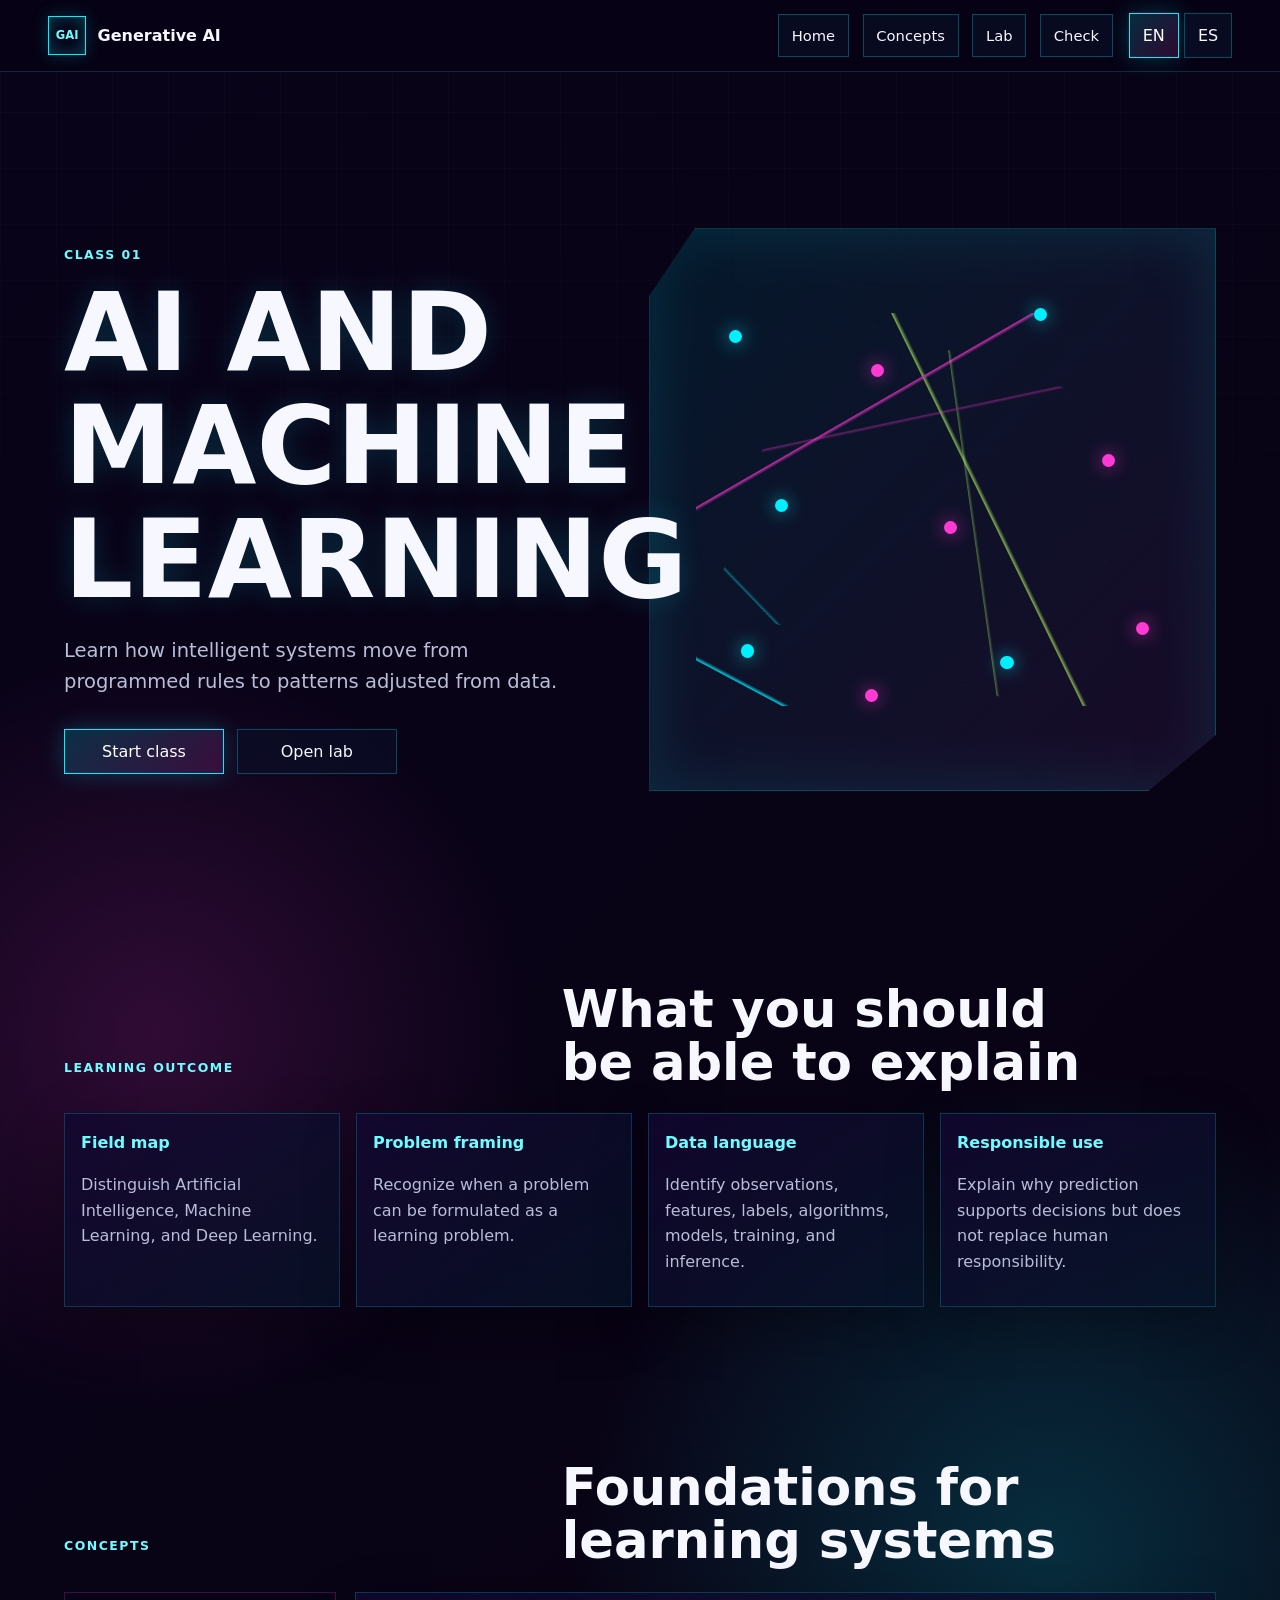
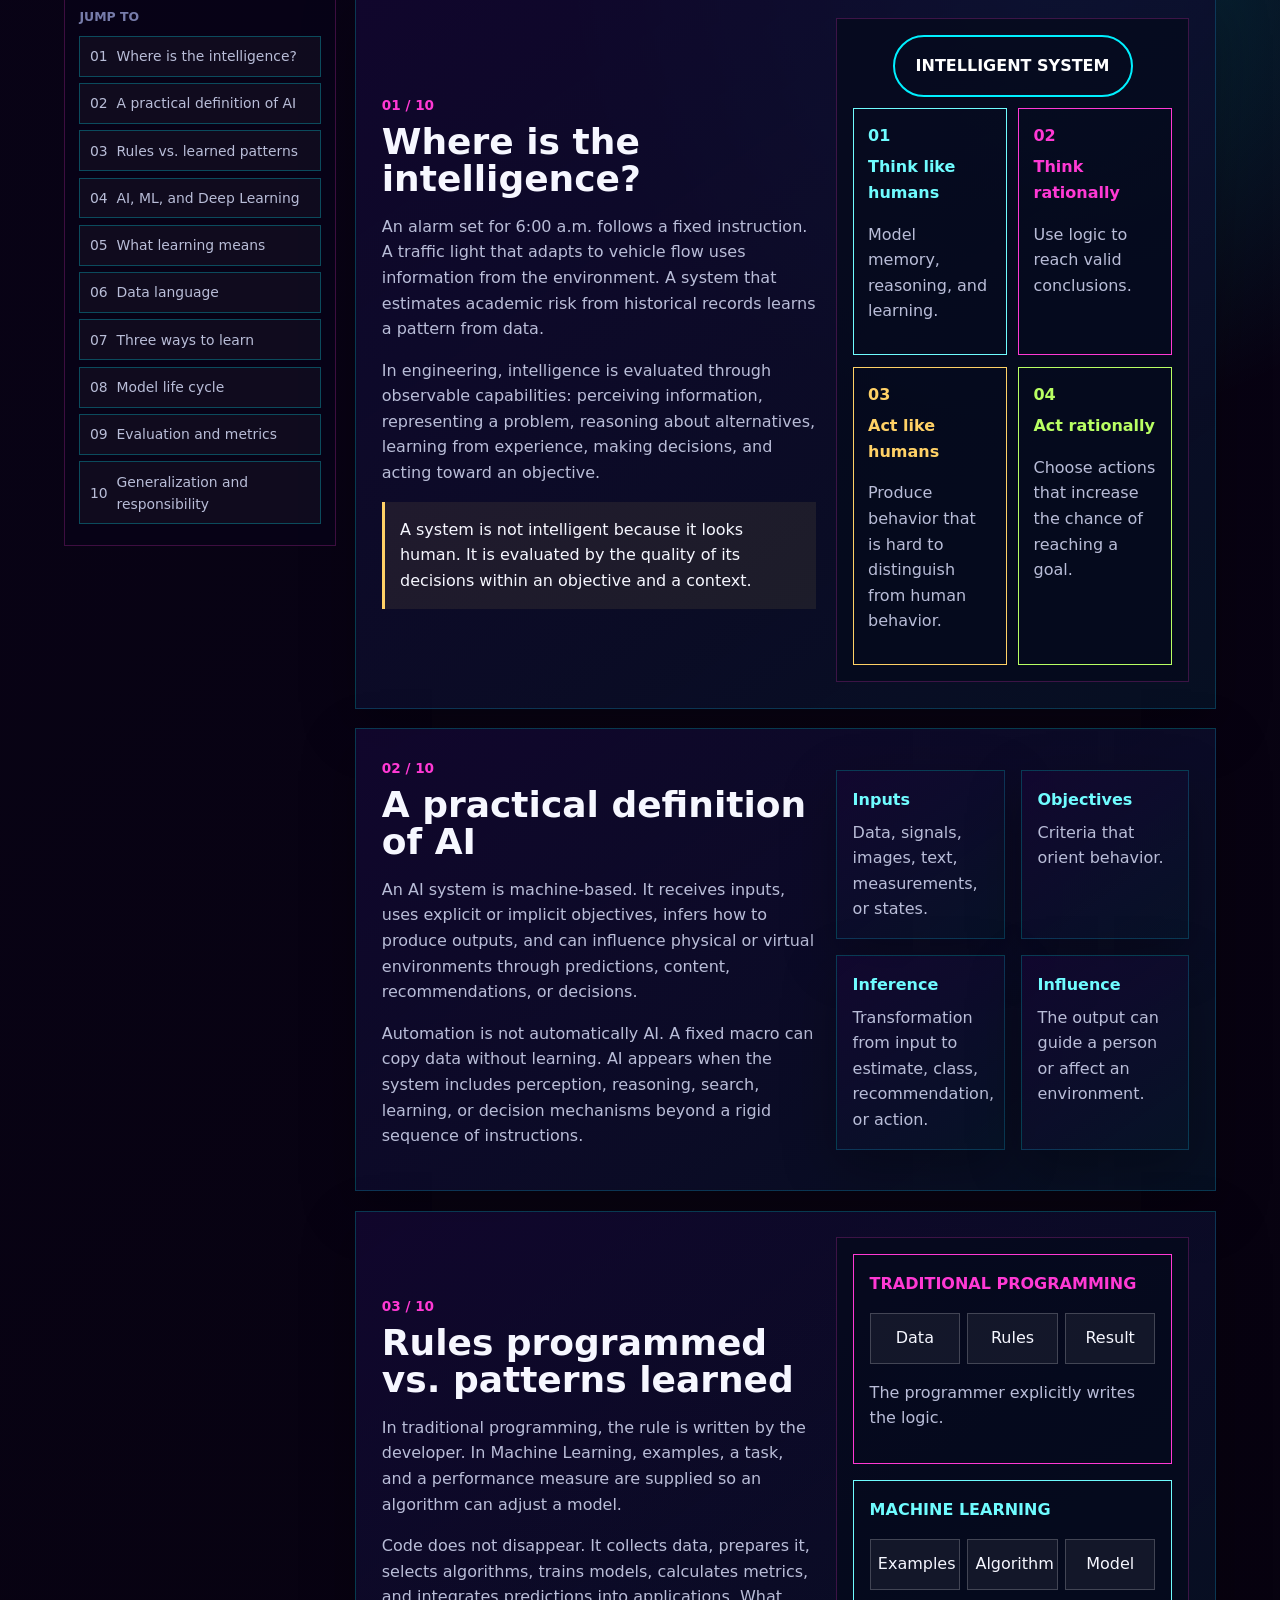
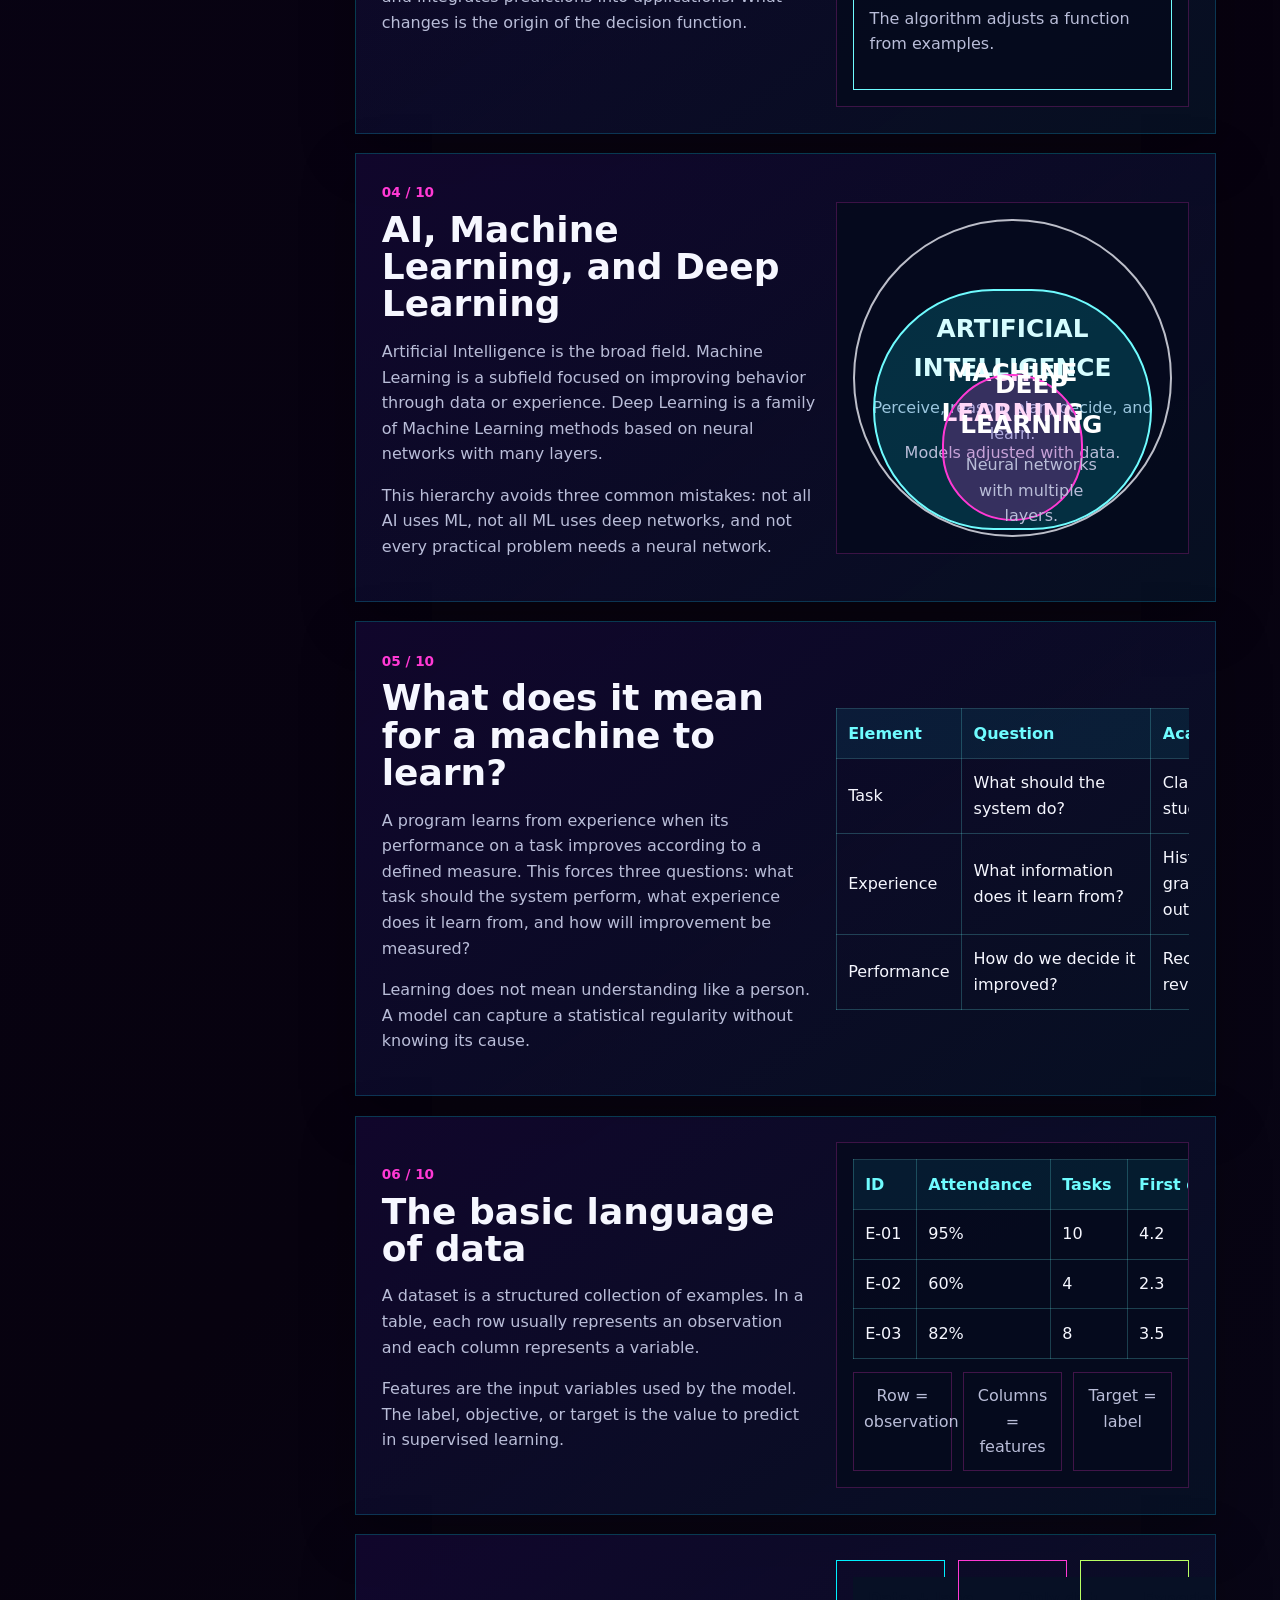
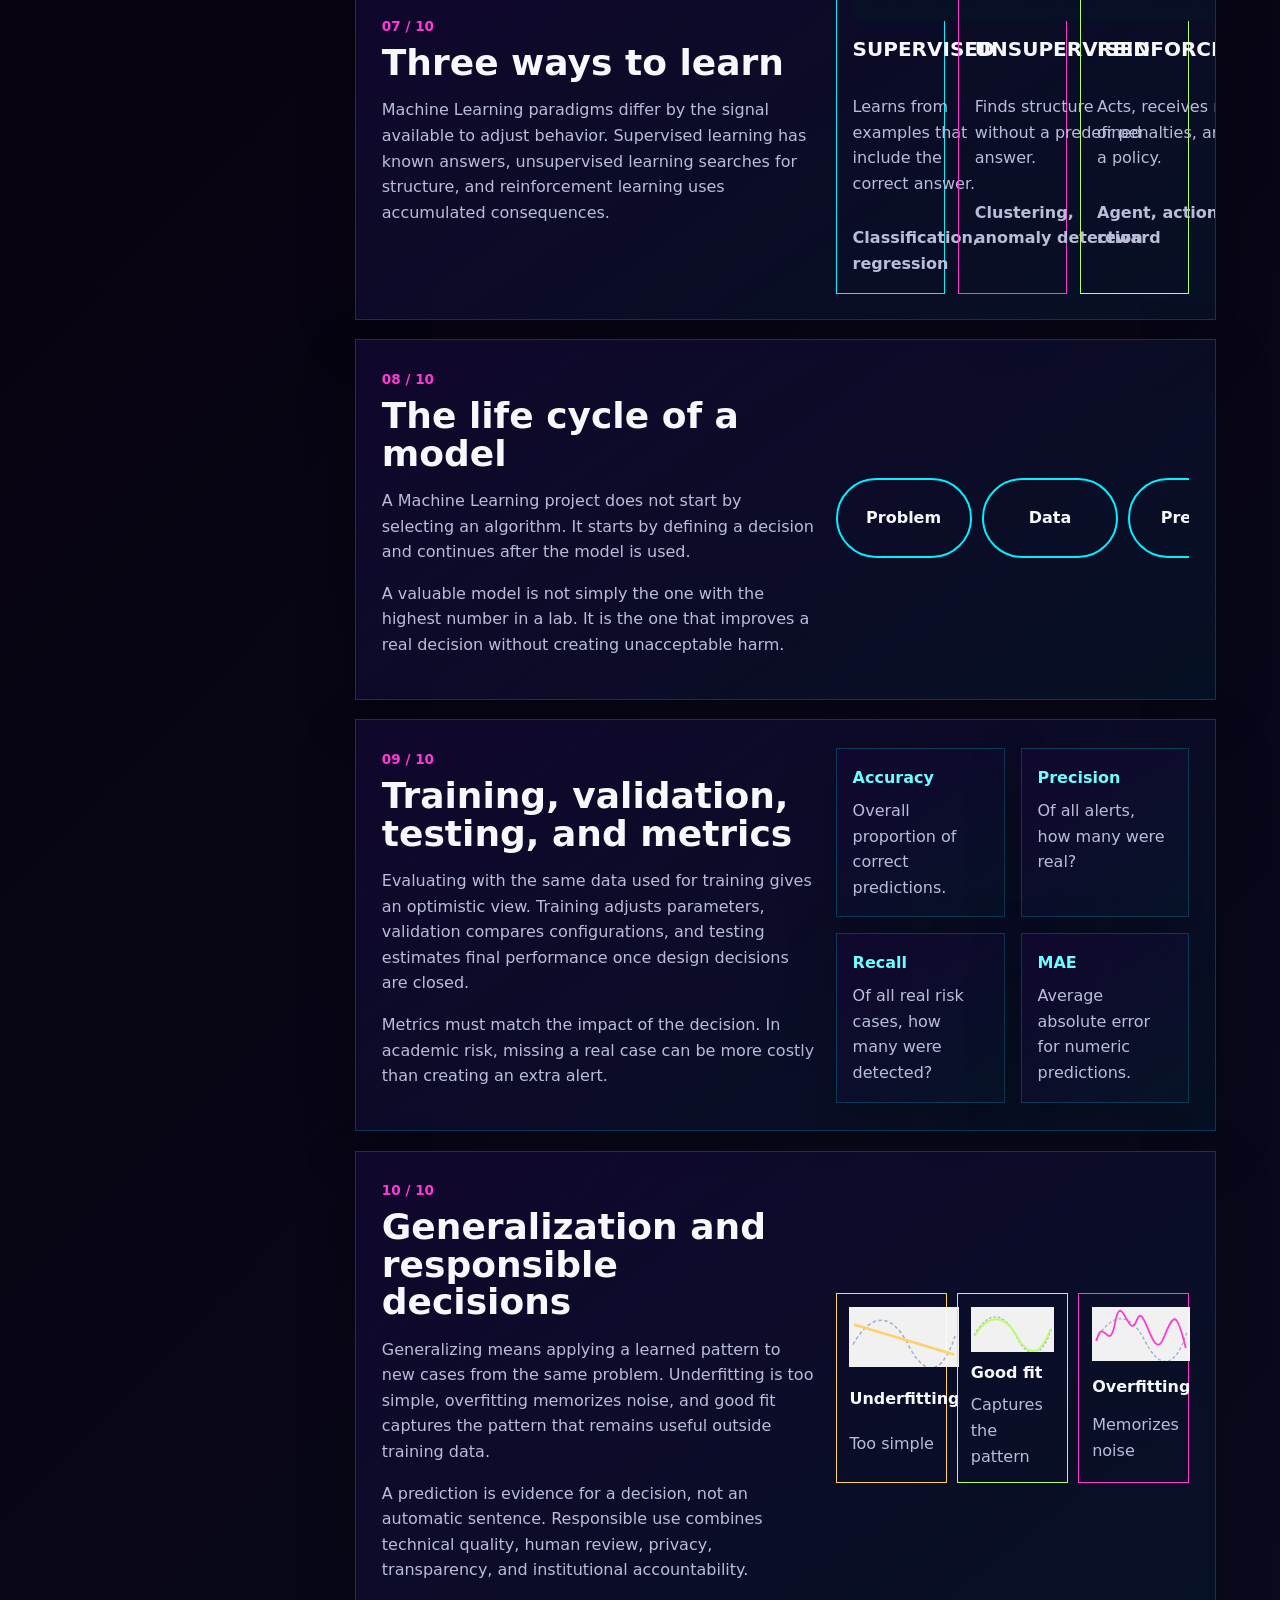
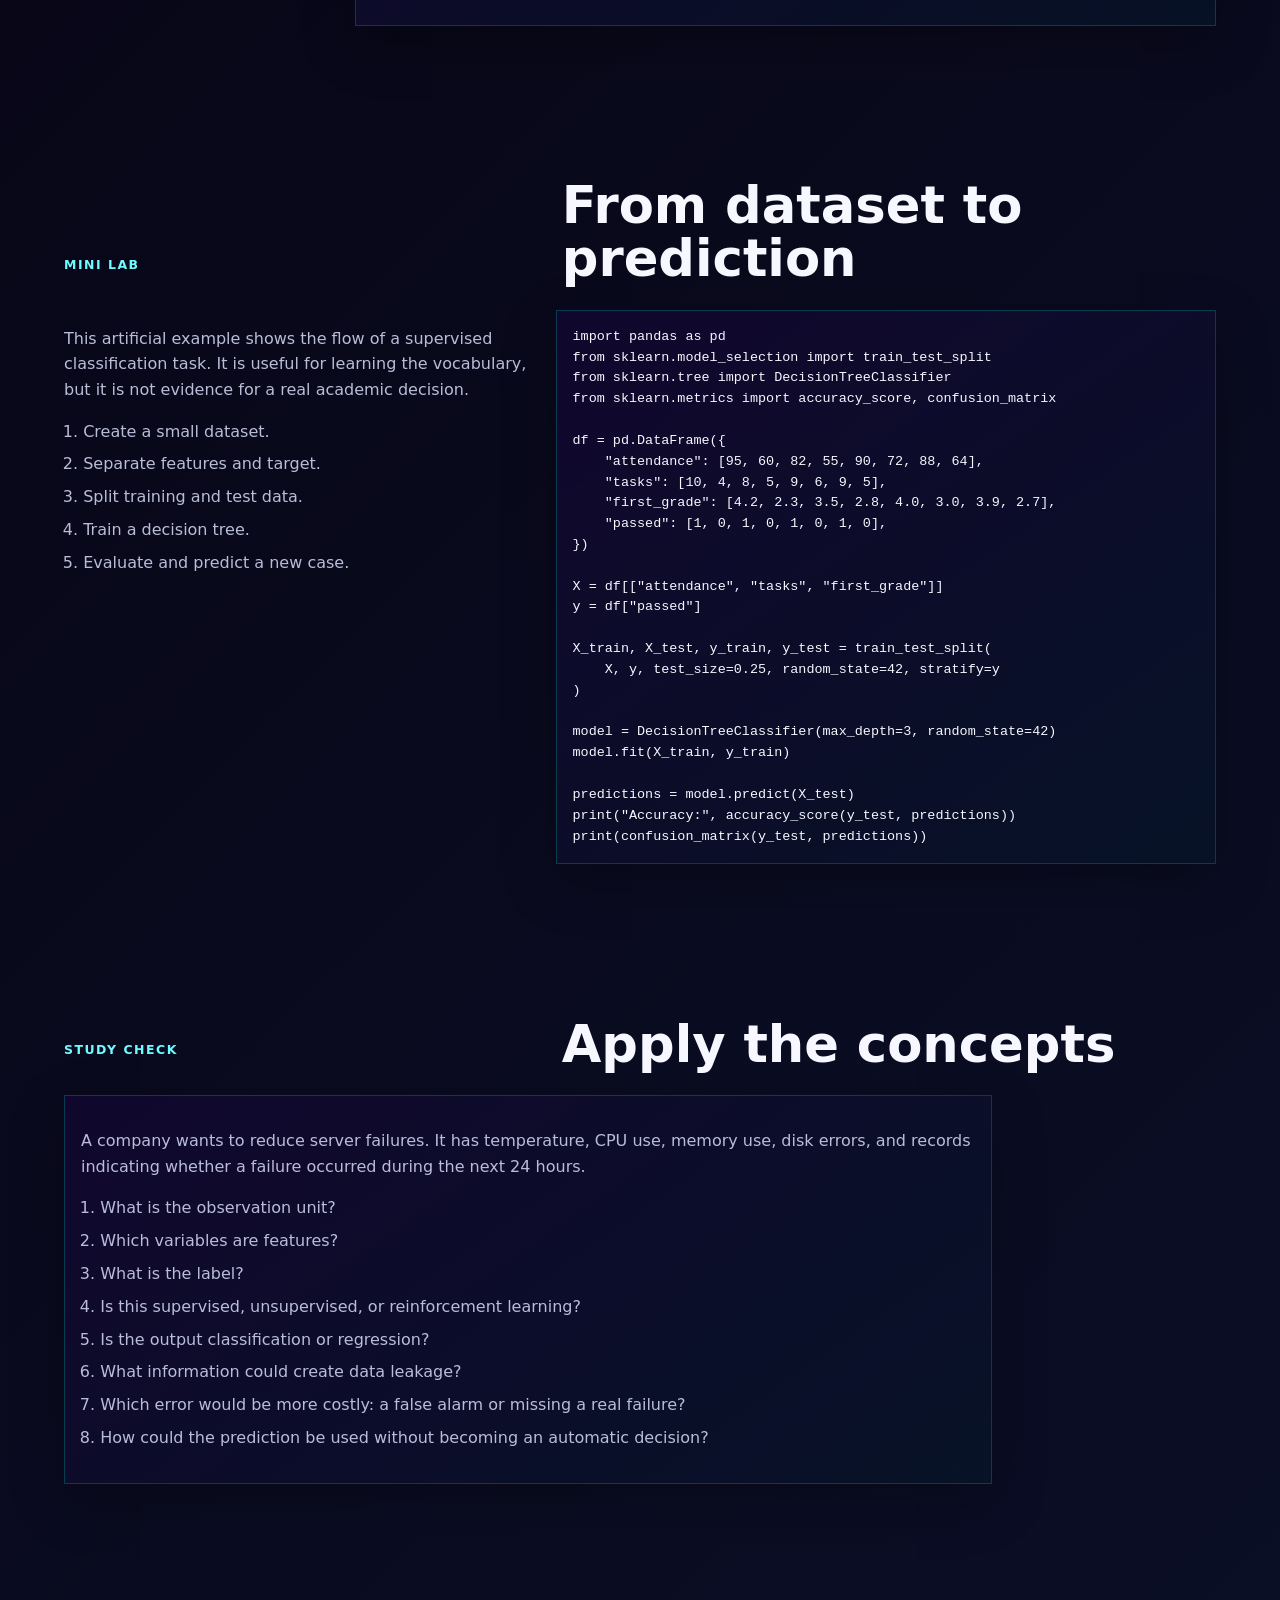
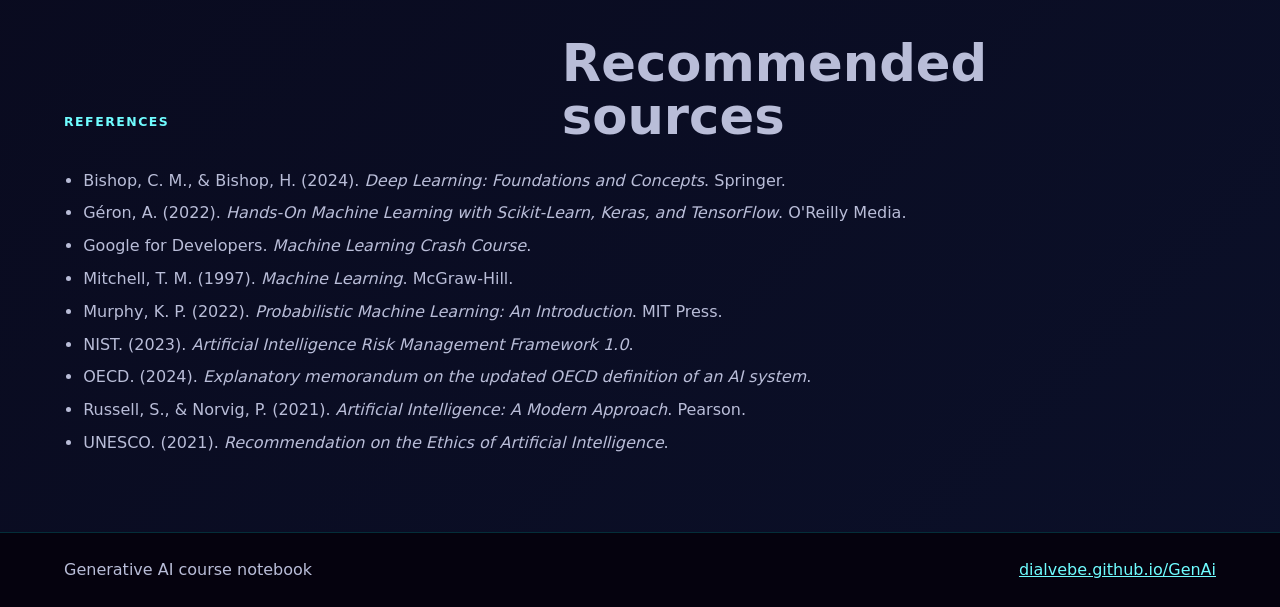
==== clases/clase-01/index.html @ 67c9e40e "Add class 01 bilingual notebook page" ====
<!doctype html>
<html lang="en">
  <head>
    <meta charset="utf-8" />
    <meta name="viewport" content="width=device-width, initial-scale=1" />
    <meta
      name="description"
      content="Class 01 notebook: basic concepts of Artificial Intelligence and Machine Learning."
    />
    <title>Class 01 | AI and Machine Learning</title>
    <link rel="stylesheet" href="../../styles.css?v=20260805-1" />
    <link rel="stylesheet" href="clase-01.css?v=20260805-1" />
  </head>
  <body>
    <header class="site-header">
      <a class="brand" href="../../" aria-label="Generative AI home">
        <span class="brand-mark">GAI</span>
        <span>Generative AI</span>
      </a>
      <nav class="top-nav" aria-label="Class navigation">
        <a href="../../" data-i18n="navHome">Home</a>
        <a href="#concepts" data-i18n="navConcepts">Concepts</a>
        <a href="#lab" data-i18n="navLab">Lab</a>
        <a href="#check" data-i18n="navCheck">Check</a>
      </nav>
      <div class="language-switch" role="group" aria-label="Language switch">
        <button class="lang-button is-active" type="button" data-lang="en">EN</button>
        <button class="lang-button" type="button" data-lang="es">ES</button>
      </div>
    </header>

    <main id="top" class="class-page">
      <section class="class-hero">
        <div class="class-hero-copy">
          <p class="eyebrow" data-i18n="classLabel">Class 01</p>
          <h1 data-i18n="heroTitle">AI and Machine Learning</h1>
          <p class="hero-text" data-i18n="heroText">
            Learn how intelligent systems move from programmed rules to patterns adjusted from data.
          </p>
          <div class="hero-actions">
            <a class="primary-action" href="#concepts" data-i18n="startClass">Start class</a>
            <a class="secondary-action" href="#lab" data-i18n="openLab">Open lab</a>
          </div>
        </div>
        <div class="neural-visual" aria-hidden="true">
          <span>&nbsp;</span><span>&nbsp;</span><span>&nbsp;</span><span>&nbsp;</span><span>&nbsp;</span>
          <span>&nbsp;</span><span>&nbsp;</span><span>&nbsp;</span><span>&nbsp;</span><span>&nbsp;</span>
        </div>
      </section>

      <section class="class-intro" aria-labelledby="outcome-title">
        <div class="section-heading">
          <p class="eyebrow" data-i18n="outcomeLabel">Learning outcome</p>
          <h2 id="outcome-title" data-i18n="outcomeTitle">What you should be able to explain</h2>
        </div>
        <div class="learning-grid">
          <article><strong data-i18n="outcome1Title">Field map</strong><p data-i18n="outcome1Text">Distinguish Artificial Intelligence, Machine Learning, and Deep Learning.</p></article>
          <article><strong data-i18n="outcome2Title">Problem framing</strong><p data-i18n="outcome2Text">Recognize when a problem can be formulated as a learning problem.</p></article>
          <article><strong data-i18n="outcome3Title">Data language</strong><p data-i18n="outcome3Text">Identify observations, features, labels, algorithms, models, training, and inference.</p></article>
          <article><strong data-i18n="outcome4Title">Responsible use</strong><p data-i18n="outcome4Text">Explain why prediction supports decisions but does not replace human responsibility.</p></article>
        </div>
      </section>

      <section class="topics-shell class-shell" id="concepts" aria-labelledby="concepts-title">
        <div class="section-heading">
          <p class="eyebrow" data-i18n="conceptsLabel">Concepts</p>
          <h2 id="concepts-title" data-i18n="conceptsTitle">Foundations for learning systems</h2>
        </div>

        <div class="class-layout">
          <aside class="topic-index class-index" aria-label="Class index">
            <div class="index-title" data-i18n="indexTitle">Jump to</div>
            <div id="classIndex"></div>
          </aside>

          <div class="class-sections">
            <article class="lesson-section" id="where-intelligence">
              <div>
                <span class="topic-number">01 / 10</span>
                <h3 data-i18n="s1Title">Where is the intelligence?</h3>
                <p data-i18n="s1Text1">An alarm set for 6:00 a.m. follows a fixed instruction. A traffic light that adapts to vehicle flow uses information from the environment. A system that estimates academic risk from historical records learns a pattern from data.</p>
                <p data-i18n="s1Text2">In engineering, intelligence is evaluated through observable capabilities: perceiving information, representing a problem, reasoning about alternatives, learning from experience, making decisions, and acting toward an objective.</p>
                <div class="callout" data-i18n="s1Callout">A system is not intelligent because it looks human. It is evaluated by the quality of its decisions within an objective and a context.</div>
              </div>
              <div class="diagram-panel perspective-diagram" aria-label="Four perspectives on AI">
                <div class="center-node" data-i18n="dPerspectiveCenter">Intelligent system</div>
                <div class="perspective-card cyan"><span>01</span><strong data-i18n="dPerspective1Title">Think like humans</strong><p data-i18n="dPerspective1Text">Model memory, reasoning, and learning.</p></div>
                <div class="perspective-card pink"><span>02</span><strong data-i18n="dPerspective2Title">Think rationally</strong><p data-i18n="dPerspective2Text">Use logic to reach valid conclusions.</p></div>
                <div class="perspective-card amber"><span>03</span><strong data-i18n="dPerspective3Title">Act like humans</strong><p data-i18n="dPerspective3Text">Produce behavior that is hard to distinguish from human behavior.</p></div>
                <div class="perspective-card lime"><span>04</span><strong data-i18n="dPerspective4Title">Act rationally</strong><p data-i18n="dPerspective4Text">Choose actions that increase the chance of reaching a goal.</p></div>
              </div>
            </article>

            <article class="lesson-section" id="ai-definition">
              <div>
                <span class="topic-number">02 / 10</span>
                <h3 data-i18n="s2Title">A practical definition of AI</h3>
                <p data-i18n="s2Text1">An AI system is machine-based. It receives inputs, uses explicit or implicit objectives, infers how to produce outputs, and can influence physical or virtual environments through predictions, content, recommendations, or decisions.</p>
                <p data-i18n="s2Text2">Automation is not automatically AI. A fixed macro can copy data without learning. AI appears when the system includes perception, reasoning, search, learning, or decision mechanisms beyond a rigid sequence of instructions.</p>
              </div>
              <div class="mini-grid">
                <div><strong data-i18n="aiComp1Title">Inputs</strong><span data-i18n="aiComp1Text">Data, signals, images, text, measurements, or states.</span></div>
                <div><strong data-i18n="aiComp2Title">Objectives</strong><span data-i18n="aiComp2Text">Criteria that orient behavior.</span></div>
                <div><strong data-i18n="aiComp3Title">Inference</strong><span data-i18n="aiComp3Text">Transformation from input to estimate, class, recommendation, or action.</span></div>
                <div><strong data-i18n="aiComp4Title">Influence</strong><span data-i18n="aiComp4Text">The output can guide a person or affect an environment.</span></div>
              </div>
            </article>

            <article class="lesson-section" id="rules-patterns">
              <div>
                <span class="topic-number">03 / 10</span>
                <h3 data-i18n="s3Title">Rules programmed vs. patterns learned</h3>
                <p data-i18n="s3Text1">In traditional programming, the rule is written by the developer. In Machine Learning, examples, a task, and a performance measure are supplied so an algorithm can adjust a model.</p>
                <p data-i18n="s3Text2">Code does not disappear. It collects data, prepares it, selects algorithms, trains models, calculates metrics, and integrates predictions into applications. What changes is the origin of the decision function.</p>
              </div>
              <div class="diagram-panel compare-diagram">
                <div class="compare-side pink">
                  <h4 data-i18n="dCompare1Title">Traditional programming</h4>
                  <div class="flow-row"><span data-i18n="dCompareData">Data</span><span data-i18n="dCompareRules">Rules</span><span data-i18n="dCompareResult">Result</span></div>
                  <p data-i18n="dCompare1Text">The programmer explicitly writes the logic.</p>
                </div>
                <div class="compare-side cyan">
                  <h4 data-i18n="dCompare2Title">Machine Learning</h4>
                  <div class="flow-row"><span data-i18n="dCompareExamples">Examples</span><span data-i18n="dCompareAlgorithm">Algorithm</span><span data-i18n="dCompareModel">Model</span></div>
                  <p data-i18n="dCompare2Text">The algorithm adjusts a function from examples.</p>
                </div>
              </div>
            </article>

            <article class="lesson-section" id="field-map">
              <div>
                <span class="topic-number">04 / 10</span>
                <h3 data-i18n="s4Title">AI, Machine Learning, and Deep Learning</h3>
                <p data-i18n="s4Text1">Artificial Intelligence is the broad field. Machine Learning is a subfield focused on improving behavior through data or experience. Deep Learning is a family of Machine Learning methods based on neural networks with many layers.</p>
                <p data-i18n="s4Text2">This hierarchy avoids three common mistakes: not all AI uses ML, not all ML uses deep networks, and not every practical problem needs a neural network.</p>
              </div>
              <div class="diagram-panel nested-diagram">
                <div class="bubble ai"><strong data-i18n="dMapAI">Artificial Intelligence</strong><span data-i18n="dMapAIText">Perceive, reason, plan, decide, and learn.</span></div>
                <div class="bubble ml"><strong data-i18n="dMapML">Machine Learning</strong><span data-i18n="dMapMLText">Models adjusted with data.</span></div>
                <div class="bubble dl"><strong data-i18n="dMapDL">Deep Learning</strong><span data-i18n="dMapDLText">Neural networks with multiple layers.</span></div>
              </div>
            </article>

            <article class="lesson-section" id="learning-definition">
              <div>
                <span class="topic-number">05 / 10</span>
                <h3 data-i18n="s5Title">What does it mean for a machine to learn?</h3>
                <p data-i18n="s5Text1">A program learns from experience when its performance on a task improves according to a defined measure. This forces three questions: what task should the system perform, what experience does it learn from, and how will improvement be measured?</p>
                <p data-i18n="s5Text2">Learning does not mean understanding like a person. A model can capture a statistical regularity without knowing its cause.</p>
              </div>
              <div class="table-wrap">
                <table>
                  <thead><tr><th data-i18n="learnCol1">Element</th><th data-i18n="learnCol2">Question</th><th data-i18n="learnCol3">Academic example</th></tr></thead>
                  <tbody>
                    <tr><td data-i18n="taskLabel">Task</td><td data-i18n="taskQuestion">What should the system do?</td><td data-i18n="taskExample">Classify whether a student is at risk.</td></tr>
                    <tr><td data-i18n="experienceLabel">Experience</td><td data-i18n="experienceQuestion">What information does it learn from?</td><td data-i18n="experienceExample">Historical attendance, grades, and final outcome.</td></tr>
                    <tr><td data-i18n="performanceLabel">Performance</td><td data-i18n="performanceQuestion">How do we decide it improved?</td><td data-i18n="performanceExample">Recall, precision, and review of false alerts.</td></tr>
                  </tbody>
                </table>
              </div>
            </article>

            <article class="lesson-section" id="data-language">
              <div>
                <span class="topic-number">06 / 10</span>
                <h3 data-i18n="s6Title">The basic language of data</h3>
                <p data-i18n="s6Text1">A dataset is a structured collection of examples. In a table, each row usually represents an observation and each column represents a variable.</p>
                <p data-i18n="s6Text2">Features are the input variables used by the model. The label, objective, or target is the value to predict in supervised learning.</p>
              </div>
              <div class="diagram-panel dataset-diagram">
                <table>
                  <thead><tr><th>ID</th><th data-i18n="dDataAttendance">Attendance</th><th data-i18n="dDataTasks">Tasks</th><th data-i18n="dDataGrade">First grade</th><th data-i18n="dDataPassed">Passed</th></tr></thead>
                  <tbody>
                    <tr><td>E-01</td><td>95%</td><td>10</td><td>4.2</td><td data-i18n="yes">Yes</td></tr>
                    <tr><td>E-02</td><td>60%</td><td>4</td><td>2.3</td><td data-i18n="no">No</td></tr>
                    <tr><td>E-03</td><td>82%</td><td>8</td><td>3.5</td><td data-i18n="yes">Yes</td></tr>
                  </tbody>
                </table>
                <div class="dataset-notes">
                  <span data-i18n="dDataRow">Row = observation</span>
                  <span data-i18n="dDataColumns">Columns = features</span>
                  <span data-i18n="dDataTarget">Target = label</span>
                </div>
              </div>
            </article>

            <article class="lesson-section" id="learning-types">
              <div>
                <span class="topic-number">07 / 10</span>
                <h3 data-i18n="s7Title">Three ways to learn</h3>
                <p data-i18n="s7Text1">Machine Learning paradigms differ by the signal available to adjust behavior. Supervised learning has known answers, unsupervised learning searches for structure, and reinforcement learning uses accumulated consequences.</p>
              </div>
              <div class="learning-types">
                <article><span data-i18n="dType1Signal">Data + label</span><strong data-i18n="dType1Title">Supervised</strong><p data-i18n="dType1Text">Learns from examples that include the correct answer.</p><em data-i18n="dType1Examples">Classification, regression</em></article>
                <article><span data-i18n="dType2Signal">Only data</span><strong data-i18n="dType2Title">Unsupervised</strong><p data-i18n="dType2Text">Finds structure without a predefined answer.</p><em data-i18n="dType2Examples">Clustering, anomaly detection</em></article>
                <article><span data-i18n="dType3Signal">Experience</span><strong data-i18n="dType3Title">Reinforcement</strong><p data-i18n="dType3Text">Acts, receives rewards or penalties, and learns a policy.</p><em data-i18n="dType3Examples">Agent, action, reward</em></article>
              </div>
            </article>

            <article class="lesson-section" id="lifecycle">
              <div>
                <span class="topic-number">08 / 10</span>
                <h3 data-i18n="s8Title">The life cycle of a model</h3>
                <p data-i18n="s8Text1">A Machine Learning project does not start by selecting an algorithm. It starts by defining a decision and continues after the model is used.</p>
                <p data-i18n="s8Text2">A valuable model is not simply the one with the highest number in a lab. It is the one that improves a real decision without creating unacceptable harm.</p>
              </div>
              <div class="lifecycle-strip">
                <span data-i18n="life1">Problem</span><span data-i18n="life2">Data</span><span data-i18n="life3">Prepare</span><span data-i18n="life4">Train</span><span data-i18n="life5">Evaluate</span><span data-i18n="life6">Use</span><span data-i18n="life7">Monitor</span>
              </div>
            </article>

            <article class="lesson-section" id="evaluation">
              <div>
                <span class="topic-number">09 / 10</span>
                <h3 data-i18n="s9Title">Training, validation, testing, and metrics</h3>
                <p data-i18n="s9Text1">Evaluating with the same data used for training gives an optimistic view. Training adjusts parameters, validation compares configurations, and testing estimates final performance once design decisions are closed.</p>
                <p data-i18n="s9Text2">Metrics must match the impact of the decision. In academic risk, missing a real case can be more costly than creating an extra alert.</p>
              </div>
              <div class="metric-grid">
                <div><strong>Accuracy</strong><span data-i18n="metricAccuracy">Overall proportion of correct predictions.</span></div>
                <div><strong data-i18n="metricPrecisionTitle">Precision</strong><span data-i18n="metricPrecision">Of all alerts, how many were real?</span></div>
                <div><strong>Recall</strong><span data-i18n="metricRecall">Of all real risk cases, how many were detected?</span></div>
                <div><strong>MAE</strong><span data-i18n="metricMae">Average absolute error for numeric predictions.</span></div>
              </div>
            </article>

            <article class="lesson-section" id="generalization">
              <div>
                <span class="topic-number">10 / 10</span>
                <h3 data-i18n="s10Title">Generalization and responsible decisions</h3>
                <p data-i18n="s10Text1">Generalizing means applying a learned pattern to new cases from the same problem. Underfitting is too simple, overfitting memorizes noise, and good fit captures the pattern that remains useful outside training data.</p>
                <p data-i18n="s10Text2">A prediction is evidence for a decision, not an automatic sentence. Responsible use combines technical quality, human review, privacy, transparency, and institutional accountability.</p>
              </div>
              <div class="generalization-panel">
                <div class="fit-card amber"><svg viewBox="0 0 220 120" aria-hidden="true"><path d="M8 75 C45 10 85 10 118 75 S185 140 212 58" /><line x1="10" y1="35" x2="210" y2="95" /></svg><strong data-i18n="fitUnder">Underfitting</strong><span data-i18n="fitUnderText">Too simple</span></div>
                <div class="fit-card lime"><svg viewBox="0 0 220 120" aria-hidden="true"><path d="M8 75 C45 10 85 10 118 75 S185 140 212 58" /><path class="solid" d="M10 76 C45 18 88 18 120 76 S183 130 210 58" /></svg><strong data-i18n="fitGood">Good fit</strong><span data-i18n="fitGoodText">Captures the pattern</span></div>
                <div class="fit-card pink"><svg viewBox="0 0 220 120" aria-hidden="true"><path d="M8 75 C45 10 85 10 118 75 S185 140 212 58" /><path class="solid wild" d="M10 76 C25 15 38 110 52 34 S83 80 100 30 S136 130 160 70 S190 10 210 92" /></svg><strong data-i18n="fitOver">Overfitting</strong><span data-i18n="fitOverText">Memorizes noise</span></div>
              </div>
            </article>
          </div>
        </div>
      </section>

      <section class="topics-shell class-shell" id="lab" aria-labelledby="lab-title">
        <div class="section-heading">
          <p class="eyebrow" data-i18n="labLabel">Mini lab</p>
          <h2 id="lab-title" data-i18n="labTitle">From dataset to prediction</h2>
        </div>
        <div class="lab-grid">
          <div>
            <p data-i18n="labIntro">This artificial example shows the flow of a supervised classification task. It is useful for learning the vocabulary, but it is not evidence for a real academic decision.</p>
            <ol>
              <li data-i18n="labStep1">Create a small dataset.</li>
              <li data-i18n="labStep2">Separate features and target.</li>
              <li data-i18n="labStep3">Split training and test data.</li>
              <li data-i18n="labStep4">Train a decision tree.</li>
              <li data-i18n="labStep5">Evaluate and predict a new case.</li>
            </ol>
          </div>
          <div class="code-card">
            <pre data-lang-only="en"><code>import pandas as pd
from sklearn.model_selection import train_test_split
from sklearn.tree import DecisionTreeClassifier
from sklearn.metrics import accuracy_score, confusion_matrix

df = pd.DataFrame({
    "attendance": [95, 60, 82, 55, 90, 72, 88, 64],
    "tasks": [10, 4, 8, 5, 9, 6, 9, 5],
    "first_grade": [4.2, 2.3, 3.5, 2.8, 4.0, 3.0, 3.9, 2.7],
    "passed": [1, 0, 1, 0, 1, 0, 1, 0],
})

X = df[["attendance", "tasks", "first_grade"]]
y = df["passed"]

X_train, X_test, y_train, y_test = train_test_split(
    X, y, test_size=0.25, random_state=42, stratify=y
)

model = DecisionTreeClassifier(max_depth=3, random_state=42)
model.fit(X_train, y_train)

predictions = model.predict(X_test)
print("Accuracy:", accuracy_score(y_test, predictions))
print(confusion_matrix(y_test, predictions))</code></pre>
            <pre data-lang-only="es"><code>import pandas as pd
from sklearn.model_selection import train_test_split
from sklearn.tree import DecisionTreeClassifier
from sklearn.metrics import accuracy_score, confusion_matrix

df = pd.DataFrame({
    "asistencia": [95, 60, 82, 55, 90, 72, 88, 64],
    "tareas": [10, 4, 8, 5, 9, 6, 9, 5],
    "primer_corte": [4.2, 2.3, 3.5, 2.8, 4.0, 3.0, 3.9, 2.7],
    "aprobo": [1, 0, 1, 0, 1, 0, 1, 0],
})

X = df[["asistencia", "tareas", "primer_corte"]]
y = df["aprobo"]

X_train, X_test, y_train, y_test = train_test_split(
    X, y, test_size=0.25, random_state=42, stratify=y
)

modelo = DecisionTreeClassifier(max_depth=3, random_state=42)
modelo.fit(X_train, y_train)

predicciones = modelo.predict(X_test)
print("Accuracy:", accuracy_score(y_test, predicciones))
print(confusion_matrix(y_test, predicciones))</code></pre>
          </div>
        </div>
      </section>

      <section class="topics-shell class-shell" id="check" aria-labelledby="check-title">
        <div class="section-heading">
          <p class="eyebrow" data-i18n="checkLabel">Study check</p>
          <h2 id="check-title" data-i18n="checkTitle">Apply the concepts</h2>
        </div>
        <div class="check-card">
          <p data-i18n="checkCase">A company wants to reduce server failures. It has temperature, CPU use, memory use, disk errors, and records indicating whether a failure occurred during the next 24 hours.</p>
          <ol>
            <li data-i18n="q1">What is the observation unit?</li>
            <li data-i18n="q2">Which variables are features?</li>
            <li data-i18n="q3">What is the label?</li>
            <li data-i18n="q4">Is this supervised, unsupervised, or reinforcement learning?</li>
            <li data-i18n="q5">Is the output classification or regression?</li>
            <li data-i18n="q6">What information could create data leakage?</li>
            <li data-i18n="q7">Which error would be more costly: a false alarm or missing a real failure?</li>
            <li data-i18n="q8">How could the prediction be used without becoming an automatic decision?</li>
          </ol>
        </div>
      </section>

      <section class="topics-shell class-shell references" aria-labelledby="references-title">
        <div class="section-heading">
          <p class="eyebrow" data-i18n="referencesLabel">References</p>
          <h2 id="references-title" data-i18n="referencesTitle">Recommended sources</h2>
        </div>
        <ul>
          <li>Bishop, C. M., & Bishop, H. (2024). <em>Deep Learning: Foundations and Concepts</em>. Springer.</li>
          <li>Géron, A. (2022). <em>Hands-On Machine Learning with Scikit-Learn, Keras, and TensorFlow</em>. O'Reilly Media.</li>
          <li>Google for Developers. <em>Machine Learning Crash Course</em>.</li>
          <li>Mitchell, T. M. (1997). <em>Machine Learning</em>. McGraw-Hill.</li>
          <li>Murphy, K. P. (2022). <em>Probabilistic Machine Learning: An Introduction</em>. MIT Press.</li>
          <li>NIST. (2023). <em>Artificial Intelligence Risk Management Framework 1.0</em>.</li>
          <li>OECD. (2024). <em>Explanatory memorandum on the updated OECD definition of an AI system</em>.</li>
          <li>Russell, S., & Norvig, P. (2021). <em>Artificial Intelligence: A Modern Approach</em>. Pearson.</li>
          <li>UNESCO. (2021). <em>Recommendation on the Ethics of Artificial Intelligence</em>.</li>
        </ul>
      </section>
    </main>

    <footer class="site-footer">
      <span data-i18n="footerText">Generative AI course notebook</span>
      <a href="../../">dialvebe.github.io/GenAi</a>
    </footer>

    <script src="clase-01.js?v=20260805-1"></script>
  </body>
</html>
---- styles.css ----
:root {
  color-scheme: dark;
  --bg: #090319;
  --bg-2: #12052b;
  --panel: rgba(17, 11, 42, 0.82);
  --panel-2: rgba(10, 26, 47, 0.78);
  --line: rgba(0, 240, 255, 0.32);
  --cyan: #00f0ff;
  --cyan-2: #6ffcff;
  --pink: #ff39d4;
  --lime: #b9ff63;
  --amber: #ffd166;
  --text: #f6f7ff;
  --muted: #b9bdd8;
  --soft: #777caa;
  --shadow: 0 24px 80px rgba(0, 0, 0, 0.38);
  --radius: 8px;
}

* {
  box-sizing: border-box;
}

html {
  scroll-behavior: smooth;
}

body {
  margin: 0;
  min-width: 320px;
  overflow-x: hidden;
  background:
    radial-gradient(circle at 82% 18%, rgba(0, 240, 255, 0.18), transparent 30rem),
    radial-gradient(circle at 12% 12%, rgba(255, 57, 212, 0.16), transparent 24rem),
    linear-gradient(135deg, var(--bg), #07020f 48%, #0b1029);
  color: var(--text);
  font-family:
    Inter, ui-sans-serif, system-ui, -apple-system, BlinkMacSystemFont, "Segoe UI",
    sans-serif;
  line-height: 1.6;
}

body::before {
  position: fixed;
  inset: 0;
  pointer-events: none;
  content: "";
  background-image:
    linear-gradient(rgba(255, 255, 255, 0.035) 1px, transparent 1px),
    linear-gradient(90deg, rgba(255, 255, 255, 0.035) 1px, transparent 1px);
  background-size: 56px 56px;
  mask-image: linear-gradient(to bottom, rgba(0, 0, 0, 0.8), transparent 78%);
}

a {
  color: inherit;
}

.site-header {
  position: sticky;
  top: 0;
  z-index: 20;
  display: grid;
  grid-template-columns: auto 1fr auto;
  gap: 1rem;
  align-items: center;
  padding: 0.8rem clamp(1rem, 4vw, 3rem);
  border-bottom: 1px solid rgba(0, 240, 255, 0.18);
  background: rgba(7, 2, 20, 0.82);
  backdrop-filter: blur(18px);
}

.brand,
.top-nav,
.language-switch,
.hero-actions {
  display: flex;
  align-items: center;
}

.brand {
  gap: 0.7rem;
  font-weight: 800;
  text-decoration: none;
  letter-spacing: 0;
}

.brand-mark {
  display: grid;
  width: 2.4rem;
  height: 2.4rem;
  place-items: center;
  border: 1px solid var(--cyan);
  color: var(--cyan-2);
  font-size: 0.72rem;
  box-shadow: inset 0 0 18px rgba(0, 240, 255, 0.28), 0 0 18px rgba(0, 240, 255, 0.2);
}

.top-nav {
  justify-content: flex-end;
  gap: 0.85rem;
  font-size: 0.92rem;
}

.top-nav a,
.primary-action,
.secondary-action,
.lang-button,
.topic-index a {
  min-height: 2.4rem;
  border: 1px solid rgba(0, 240, 255, 0.28);
  color: var(--text);
  text-decoration: none;
}

.top-nav a,
.primary-action,
.secondary-action,
.lang-button {
  display: inline-flex;
  align-items: center;
  justify-content: center;
  gap: 0.45rem;
  padding: 0.55rem 0.8rem;
  background: rgba(10, 14, 38, 0.72);
}

.repo-link {
  color: var(--cyan-2) !important;
}

.language-switch {
  gap: 0.35rem;
}

.lang-button {
  cursor: pointer;
  font: inherit;
}

.lang-button.is-active,
.primary-action {
  border-color: var(--cyan);
  background: linear-gradient(135deg, rgba(0, 240, 255, 0.18), rgba(255, 57, 212, 0.16));
  color: white;
  box-shadow: 0 0 24px rgba(0, 240, 255, 0.22);
}

.hero {
  min-height: calc(100svh - 4.1rem);
  display: grid;
  grid-template-columns: minmax(0, 0.86fr) minmax(20rem, 1.14fr);
  gap: clamp(1.5rem, 4vw, 4rem);
  align-items: center;
  padding: clamp(3.5rem, 7vw, 7rem) clamp(1rem, 5vw, 5rem) 3rem;
  overflow: hidden;
}

.hero-copy {
  position: relative;
  z-index: 2;
  max-width: 43rem;
}

.eyebrow {
  margin: 0 0 0.7rem;
  color: var(--cyan-2);
  font-size: 0.78rem;
  font-weight: 800;
  letter-spacing: 0.12em;
  text-transform: uppercase;
}

h1,
h2,
h3 {
  margin: 0;
  line-height: 1.04;
  letter-spacing: 0;
}

h1 {
  max-width: 9ch;
  font-size: 6.8rem;
  text-transform: uppercase;
  text-shadow: 0 0 28px rgba(0, 240, 255, 0.16);
}

h2 {
  font-size: 3.2rem;
  max-width: 12ch;
}

h3 {
  font-size: 1.25rem;
}

.hero-text {
  max-width: 39rem;
  margin: 1.2rem 0 0;
  color: var(--muted);
  font-size: 1.22rem;
}

.hero-actions {
  flex-wrap: wrap;
  gap: 0.8rem;
  margin-top: 2rem;
}

.primary-action,
.secondary-action {
  min-width: 10rem;
}

.hero-panel {
  min-height: clamp(20rem, 52vw, 42rem);
  border: 1px solid rgba(0, 240, 255, 0.22);
  background:
    linear-gradient(90deg, rgba(9, 3, 25, 0.36), rgba(9, 3, 25, 0.04)),
    url("assets/genai-hero.png") center / cover;
  box-shadow: var(--shadow), inset 0 0 56px rgba(0, 240, 255, 0.12);
  clip-path: polygon(8% 0, 100% 0, 100% 90%, 88% 100%, 0 100%, 0 12%);
}

.study-map,
.topics-shell,
.classes-shell {
  padding: clamp(3rem, 6vw, 6rem) clamp(1rem, 5vw, 5rem);
}

.section-heading {
  display: grid;
  grid-template-columns: minmax(0, 0.42fr) minmax(0, 0.58fr);
  gap: 1.5rem;
  align-items: end;
  margin-bottom: 1.5rem;
}

.section-heading h2 {
  max-width: 16ch;
}

.map-grid,
.detail-grid {
  display: grid;
  grid-template-columns: repeat(3, minmax(0, 1fr));
  gap: 1rem;
}

.map-grid article,
.topic-card,
.class-card,
.detail-card,
.visual-card {
  border: 1px solid rgba(0, 240, 255, 0.2);
  background: linear-gradient(145deg, rgba(18, 7, 48, 0.86), rgba(6, 20, 40, 0.72));
  box-shadow: 0 18px 50px rgba(0, 0, 0, 0.28);
}

.map-grid article {
  min-height: 10rem;
  padding: 1.2rem;
}

.class-list {
  display: grid;
  grid-template-columns: repeat(auto-fit, minmax(min(100%, 22rem), 1fr));
  gap: 1rem;
}

.class-card {
  position: relative;
  display: grid;
  gap: 0.7rem;
  min-height: 13rem;
  padding: 1.25rem;
  overflow: hidden;
  text-decoration: none;
}

.class-card::before {
  position: absolute;
  inset: 0 0 auto;
  height: 0.2rem;
  content: "";
  background: linear-gradient(90deg, var(--pink), var(--cyan), var(--lime));
}

.class-card:hover,
.class-card:focus-visible {
  border-color: var(--cyan);
  box-shadow: 0 0 28px rgba(0, 240, 255, 0.2), 0 18px 50px rgba(0, 0, 0, 0.28);
}

.class-number {
  color: var(--pink);
  font-size: 0.82rem;
  font-weight: 900;
  text-transform: uppercase;
}

.class-card strong {
  max-width: 24rem;
  color: var(--cyan-2);
  font-size: 1.45rem;
  line-height: 1.16;
}

.class-card span:last-child {
  color: var(--muted);
}

.map-grid strong,
.detail-card strong {
  color: var(--cyan-2);
}

.map-grid p,
.topic-summary,
.topic-deep,
.detail-card p {
  color: var(--muted);
}

.topic-layout {
  display: grid;
  grid-template-columns: 17rem minmax(0, 1fr);
  gap: 1.2rem;
  align-items: start;
}

.topic-index {
  position: sticky;
  top: 5.5rem;
  max-height: calc(100svh - 6.5rem);
  overflow: auto;
  padding: 0.9rem;
  border: 1px solid rgba(255, 57, 212, 0.22);
  background: rgba(8, 4, 24, 0.72);
}

.index-title {
  margin-bottom: 0.55rem;
  color: var(--soft);
  font-size: 0.78rem;
  font-weight: 800;
  text-transform: uppercase;
}

.topic-index a {
  display: flex;
  gap: 0.55rem;
  align-items: center;
  margin: 0.4rem 0;
  padding: 0.52rem 0.6rem;
  color: var(--muted);
  font-size: 0.87rem;
  background: rgba(255, 255, 255, 0.035);
}

.topic-index a:hover,
.topic-index a:focus-visible {
  border-color: var(--cyan);
  color: white;
}

.topics {
  display: grid;
  gap: 1.2rem;
}

.topic-card {
  position: relative;
  overflow: hidden;
  padding: clamp(1rem, 3vw, 1.7rem);
}

.topic-card::before {
  position: absolute;
  inset: 0 0 auto;
  height: 0.2rem;
  content: "";
  background: linear-gradient(90deg, var(--cyan), var(--pink), var(--lime));
}

.topic-top {
  display: grid;
  grid-template-columns: minmax(0, 0.86fr) minmax(18rem, 0.64fr);
  gap: 1.2rem;
  align-items: stretch;
}

.topic-number {
  color: var(--pink);
  font-weight: 900;
  font-size: 0.85rem;
}

.topic-card h3 {
  margin: 0.35rem 0 0.8rem;
  font-size: 2.1rem;
}

.topic-summary {
  margin: 0 0 1rem;
  font-size: 1.05rem;
}

.topic-deep {
  margin: 0;
}

.visual-card {
  min-height: 17rem;
  display: grid;
  place-items: center;
  padding: 1rem;
  background:
    linear-gradient(180deg, rgba(0, 240, 255, 0.06), transparent),
    rgba(5, 10, 28, 0.78);
}

.diagram {
  width: min(100%, 28rem);
  height: auto;
}

.diagram text {
  fill: var(--text);
  font-family: inherit;
  font-size: 13px;
}

.diagram .muted {
  fill: var(--muted);
  font-size: 11px;
}

.diagram .node {
  fill: rgba(0, 240, 255, 0.12);
  stroke: var(--cyan);
  stroke-width: 2;
}

.diagram .node-alt {
  fill: rgba(255, 57, 212, 0.12);
  stroke: var(--pink);
}

.diagram .node-good {
  fill: rgba(185, 255, 99, 0.12);
  stroke: var(--lime);
}

.diagram .line {
  stroke: rgba(111, 252, 255, 0.82);
  stroke-width: 2;
  fill: none;
}

.diagram .line-alt {
  stroke: rgba(255, 57, 212, 0.8);
}

.detail-grid {
  margin-top: 1rem;
}

.detail-card {
  min-height: 12rem;
  padding: 1rem;
}

.detail-card .label {
  display: inline-flex;
  margin-bottom: 0.65rem;
  color: var(--amber);
  font-size: 0.76rem;
  font-weight: 900;
  letter-spacing: 0.08em;
  text-transform: uppercase;
}

.detail-card ul {
  margin: 0;
  padding-left: 1.05rem;
  color: var(--muted);
}

.detail-card li + li {
  margin-top: 0.4rem;
}

.site-footer {
  display: flex;
  flex-wrap: wrap;
  justify-content: space-between;
  gap: 1rem;
  padding: 1.5rem clamp(1rem, 5vw, 5rem);
  border-top: 1px solid rgba(0, 240, 255, 0.18);
  color: var(--muted);
  background: #05020e;
}

.site-footer a {
  color: var(--cyan-2);
}

@media (max-width: 980px) {
  .site-header {
    grid-template-columns: 1fr auto;
  }

  .top-nav {
    grid-column: 1 / -1;
    justify-content: flex-start;
    overflow-x: auto;
    padding-bottom: 0.15rem;
  }

  .hero,
  .section-heading,
  .topic-layout,
  .topic-top {
    grid-template-columns: 1fr;
  }

  .hero {
    min-height: auto;
    padding-top: 2.2rem;
  }

  .hero-panel {
    min-height: 20rem;
    order: -1;
  }

  h1 {
    font-size: 4.8rem;
  }

  .topic-index {
    position: relative;
    top: auto;
    max-height: none;
  }

  #topicIndex {
    display: grid;
    grid-template-columns: repeat(2, minmax(0, 1fr));
    gap: 0.45rem;
  }

  .topic-index a {
    margin: 0;
  }
}

@media (max-width: 720px) {
  .map-grid,
  .detail-grid {
    grid-template-columns: 1fr;
  }

  .site-header {
    gap: 0.7rem;
  }

  h1 {
    max-width: 100%;
    font-size: 2.68rem;
  }

  h2 {
    font-size: 2.2rem;
  }

  .hero-text {
    font-size: 1rem;
  }

  .topic-card h3 {
    font-size: 1.55rem;
  }

  .brand span:last-child {
    display: none;
  }

  .top-nav a,
  .lang-button {
    min-height: 2.25rem;
    padding: 0.45rem 0.62rem;
    font-size: 0.86rem;
  }

  #topicIndex {
    grid-template-columns: 1fr;
  }

  .topic-card {
    padding: 1rem;
  }

  .visual-card {
    min-height: 14rem;
  }
}
---- clases/clase-01/clase-01.css ----
.class-page {
  --class-band: rgba(8, 4, 24, 0.74);
}

.class-hero {
  min-height: calc(100svh - 4.1rem);
  display: grid;
  grid-template-columns: minmax(0, 0.92fr) minmax(20rem, 1fr);
  gap: clamp(1.5rem, 5vw, 4.5rem);
  align-items: center;
  padding: clamp(3rem, 7vw, 6.5rem) clamp(1rem, 5vw, 5rem) 3rem;
}

.class-hero h1 {
  max-width: 12ch;
}

.class-hero-copy {
  position: relative;
  z-index: 2;
}

.neural-visual {
  position: relative;
  min-height: clamp(20rem, 44vw, 39rem);
  overflow: hidden;
  border: 1px solid rgba(0, 240, 255, 0.24);
  background:
    linear-gradient(135deg, rgba(0, 240, 255, 0.08), rgba(255, 57, 212, 0.08)),
    rgba(5, 10, 28, 0.74);
  box-shadow: var(--shadow), inset 0 0 60px rgba(0, 240, 255, 0.12);
  clip-path: polygon(8% 0, 100% 0, 100% 90%, 88% 100%, 0 100%, 0 12%);
}

.neural-visual::before,
.neural-visual::after {
  position: absolute;
  inset: 15% 8%;
  content: "";
  background:
    linear-gradient(28deg, transparent 7%, var(--cyan) 7.2%, transparent 7.8%),
    linear-gradient(150deg, transparent 29%, rgba(255, 57, 212, 0.9) 29.2%, transparent 29.8%),
    linear-gradient(64deg, transparent 58%, rgba(185, 255, 99, 0.8) 58.2%, transparent 58.8%);
  opacity: 0.78;
}

.neural-visual::after {
  inset: 22% 18%;
  transform: rotate(18deg);
  opacity: 0.42;
}

.neural-visual span {
  position: absolute;
  width: 0.82rem;
  height: 0.82rem;
  border-radius: 999px;
  background: var(--cyan);
  font-size: 0;
  box-shadow: 0 0 18px rgba(0, 240, 255, 0.72);
}

.neural-visual span:nth-child(2n) {
  background: var(--pink);
  box-shadow: 0 0 18px rgba(255, 57, 212, 0.72);
}

.neural-visual span:nth-child(1) { left: 14%; top: 18%; }
.neural-visual span:nth-child(2) { left: 39%; top: 24%; }
.neural-visual span:nth-child(3) { left: 68%; top: 14%; }
.neural-visual span:nth-child(4) { left: 80%; top: 40%; }
.neural-visual span:nth-child(5) { left: 22%; top: 48%; }
.neural-visual span:nth-child(6) { left: 52%; top: 52%; }
.neural-visual span:nth-child(7) { left: 16%; top: 74%; }
.neural-visual span:nth-child(8) { left: 38%; top: 82%; }
.neural-visual span:nth-child(9) { left: 62%; top: 76%; }
.neural-visual span:nth-child(10) { left: 86%; top: 70%; }

.class-intro,
.class-shell {
  padding: clamp(3rem, 6vw, 6rem) clamp(1rem, 5vw, 5rem);
}

.learning-grid,
.mini-grid,
.metric-grid {
  display: grid;
  grid-template-columns: repeat(4, minmax(0, 1fr));
  gap: 1rem;
}

.learning-grid article,
.mini-grid div,
.metric-grid div,
.check-card,
.code-card,
.lesson-section {
  border: 1px solid rgba(0, 240, 255, 0.2);
  background: linear-gradient(145deg, rgba(18, 7, 48, 0.86), rgba(6, 20, 40, 0.72));
  box-shadow: 0 18px 50px rgba(0, 0, 0, 0.28);
}

.learning-grid article,
.mini-grid div,
.metric-grid div,
.check-card,
.code-card {
  padding: 1rem;
}

.learning-grid strong,
.mini-grid strong,
.metric-grid strong {
  display: block;
  margin-bottom: 0.45rem;
  color: var(--cyan-2);
}

.learning-grid p,
.mini-grid span,
.metric-grid span,
.lesson-section p,
.check-card,
.references,
.lab-grid {
  color: var(--muted);
}

.class-layout {
  display: grid;
  grid-template-columns: 17rem minmax(0, 1fr);
  gap: 1.2rem;
  align-items: start;
}

.class-index {
  top: 5.5rem;
}

.class-sections {
  display: grid;
  gap: 1.2rem;
}

.lesson-section {
  display: grid;
  grid-template-columns: minmax(0, 0.86fr) minmax(18rem, 0.7fr);
  gap: 1.2rem;
  align-items: center;
  padding: clamp(1rem, 3vw, 1.6rem);
  overflow: hidden;
}

.lesson-section h3 {
  margin: 0.35rem 0 0.85rem;
  font-size: clamp(1.55rem, 3vw, 2.25rem);
}

.callout {
  margin-top: 1rem;
  padding: 0.95rem;
  border-left: 0.22rem solid var(--amber);
  color: var(--text);
  background: rgba(255, 209, 102, 0.08);
}

.diagram-panel {
  min-width: 0;
  padding: 1rem;
  border: 1px solid rgba(255, 57, 212, 0.22);
  background: rgba(5, 10, 28, 0.78);
}

.perspective-diagram {
  display: grid;
  grid-template-columns: 1fr 1fr;
  gap: 0.7rem;
}

.center-node {
  grid-column: 1 / -1;
  justify-self: center;
  width: min(100%, 15rem);
  padding: 1rem;
  border: 0.18rem solid var(--cyan);
  border-radius: 999px;
  color: white;
  font-weight: 900;
  text-align: center;
  text-transform: uppercase;
}

.perspective-card {
  min-height: 10rem;
  padding: 0.9rem;
  border: 1px solid currentColor;
}

.perspective-card span,
.perspective-card strong {
  display: block;
  font-weight: 900;
}

.perspective-card span {
  margin-bottom: 0.35rem;
}

.cyan { color: var(--cyan-2); }
.pink { color: var(--pink); }
.amber { color: var(--amber); }
.lime { color: var(--lime); }

.perspective-card p,
.compare-side p,
.learning-types p,
.learning-types em,
.dataset-notes,
.fit-card span {
  color: var(--muted);
}

.mini-grid {
  grid-template-columns: repeat(2, minmax(0, 1fr));
}

.compare-diagram {
  display: grid;
  gap: 1rem;
}

.compare-side {
  padding: 1rem;
  border: 1px solid currentColor;
}

.compare-side h4 {
  margin: 0 0 1rem;
  font-size: 1rem;
  text-transform: uppercase;
}

.flow-row {
  display: grid;
  grid-template-columns: repeat(3, minmax(0, 1fr));
  gap: 0.45rem;
}

.flow-row span {
  min-height: 3.2rem;
  display: grid;
  place-items: center;
  padding: 0.45rem;
  color: var(--text);
  text-align: center;
  border: 1px solid rgba(255, 255, 255, 0.2);
  background: rgba(255, 255, 255, 0.055);
}

.nested-diagram {
  position: relative;
  min-height: 22rem;
}

.bubble {
  position: absolute;
  inset: 1rem;
  display: grid;
  place-items: center;
  align-content: center;
  gap: 0.45rem;
  padding: 1rem;
  border: 2px solid rgba(246, 247, 255, 0.76);
  border-radius: 999px;
  text-align: center;
}

.bubble strong {
  color: white;
  font-size: clamp(1.15rem, 2.5vw, 1.55rem);
  text-transform: uppercase;
}

.bubble span {
  max-width: 25rem;
  color: var(--muted);
}

.bubble.ml {
  inset: 5.4rem 2.3rem 1.4rem;
  border-color: var(--cyan-2);
  background: rgba(0, 240, 255, 0.16);
}

.bubble.dl {
  inset: 10.7rem 6.6rem 2rem;
  border-color: var(--pink);
  background: rgba(255, 57, 212, 0.2);
}

.table-wrap,
.dataset-diagram {
  overflow-x: auto;
}

table {
  width: 100%;
  min-width: 34rem;
  border-collapse: collapse;
  color: var(--text);
}

th,
td {
  padding: 0.72rem;
  border: 1px solid rgba(111, 252, 255, 0.22);
  text-align: left;
}

th {
  color: var(--cyan-2);
  background: rgba(0, 240, 255, 0.08);
}

.dataset-diagram table {
  min-width: 31rem;
}

.dataset-notes {
  display: grid;
  grid-template-columns: repeat(3, minmax(0, 1fr));
  gap: 0.65rem;
  margin-top: 0.8rem;
}

.dataset-notes span {
  padding: 0.65rem;
  border: 1px solid rgba(255, 57, 212, 0.24);
  text-align: center;
}

.learning-types {
  display: grid;
  grid-template-columns: repeat(3, minmax(0, 1fr));
  gap: 0.8rem;
}

.learning-types article {
  min-height: 16rem;
  display: grid;
  gap: 0.8rem;
  align-content: start;
  padding: 1rem;
  border: 1px solid currentColor;
}

.learning-types span {
  padding: 0.55rem;
  color: #071025;
  font-weight: 900;
  text-align: center;
  background: currentColor;
}

.learning-types strong {
  color: var(--text);
  font-size: 1.25rem;
  text-transform: uppercase;
}

.learning-types em {
  font-style: normal;
  font-weight: 800;
}

.learning-types article:nth-child(1) { color: var(--cyan); }
.learning-types article:nth-child(2) { color: var(--pink); }
.learning-types article:nth-child(3) { color: var(--lime); }

.lifecycle-strip {
  display: flex;
  gap: 0.65rem;
  overflow-x: auto;
  padding-bottom: 0.2rem;
}

.lifecycle-strip span {
  min-width: 8.5rem;
  min-height: 5rem;
  display: grid;
  place-items: center;
  border: 0.18rem solid var(--cyan);
  border-radius: 999px;
  color: var(--text);
  font-weight: 900;
  text-align: center;
}

.metric-grid {
  grid-template-columns: repeat(2, minmax(0, 1fr));
}

.generalization-panel {
  display: grid;
  grid-template-columns: repeat(3, minmax(0, 1fr));
  gap: 0.65rem;
}

.fit-card {
  display: grid;
  gap: 0.45rem;
  padding: 0.8rem;
  border: 1px solid currentColor;
}

.fit-card svg {
  width: 100%;
  height: auto;
  background: rgba(255, 255, 255, 0.94);
}

.fit-card svg path {
  fill: none;
  stroke: #9db0ca;
  stroke-width: 3;
  stroke-dasharray: 7 5;
}

.fit-card svg line,
.fit-card svg .solid {
  stroke: currentColor;
  stroke-dasharray: none;
  stroke-width: 5;
}

.fit-card svg .wild {
  stroke-width: 4;
}

.fit-card strong {
  color: var(--text);
}

.lab-grid {
  display: grid;
  grid-template-columns: minmax(0, 0.72fr) minmax(20rem, 1fr);
  gap: 1rem;
  align-items: start;
}

.lab-grid ol,
.check-card ol {
  padding-left: 1.2rem;
}

.lab-grid li + li,
.check-card li + li,
.references li + li {
  margin-top: 0.45rem;
}

.code-card {
  min-width: 0;
  overflow: auto;
}

.code-card pre {
  margin: 0;
  overflow-x: auto;
  color: var(--text);
  font-size: 0.84rem;
  line-height: 1.55;
}

[data-lang-only] {
  display: none;
}

[data-lang-only].is-visible {
  display: block;
}

.check-card {
  max-width: 58rem;
}

.references ul {
  margin: 0;
  padding-left: 1.2rem;
}

@media (max-width: 980px) {
  .class-hero,
  .class-layout,
  .lesson-section,
  .lab-grid {
    grid-template-columns: 1fr;
  }

  .class-hero {
    min-height: auto;
    padding-top: 2.2rem;
  }

  .neural-visual {
    order: -1;
  }

  .learning-grid {
    grid-template-columns: repeat(2, minmax(0, 1fr));
  }

  .class-index {
    position: relative;
    top: auto;
    max-height: none;
  }

  #classIndex {
    display: grid;
    grid-template-columns: repeat(2, minmax(0, 1fr));
    gap: 0.45rem;
  }

  #classIndex a {
    margin: 0;
  }
}

@media (max-width: 720px) {
  .learning-grid,
  .mini-grid,
  .metric-grid,
  .perspective-diagram,
  .learning-types,
  .generalization-panel,
  .dataset-notes {
    grid-template-columns: 1fr;
  }

  .class-hero h1 {
    font-size: 2.58rem;
  }

  .neural-visual {
    min-height: 17rem;
  }

  .lesson-section,
  .diagram-panel {
    padding: 1rem;
  }

  #classIndex {
    grid-template-columns: 1fr;
  }

  .nested-diagram {
    min-height: 30rem;
  }

  .bubble {
    border-radius: 8px;
  }

  .bubble.ml {
    inset: 9rem 1.7rem 1.7rem;
  }

  .bubble.dl {
    inset: 18rem 3rem 2.5rem;
  }

  .lifecycle-strip span {
    min-width: 7.2rem;
  }
}
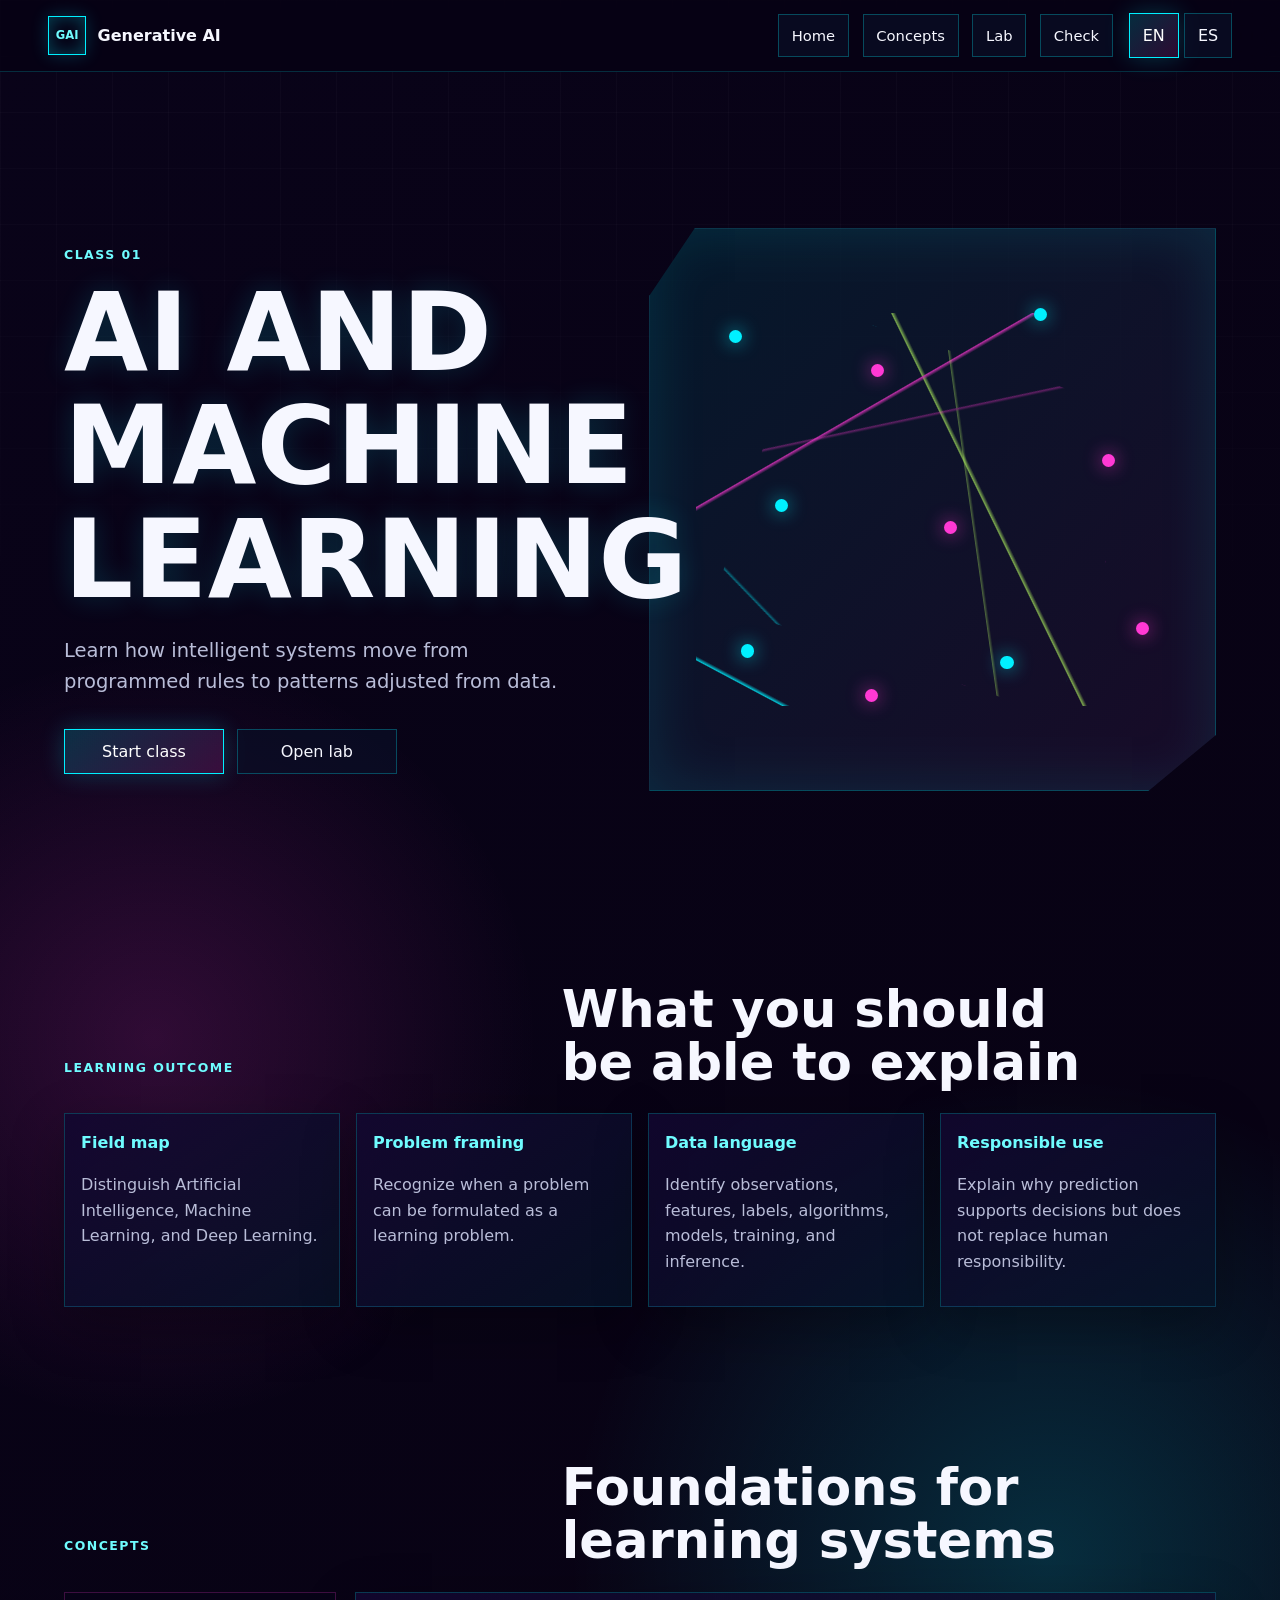
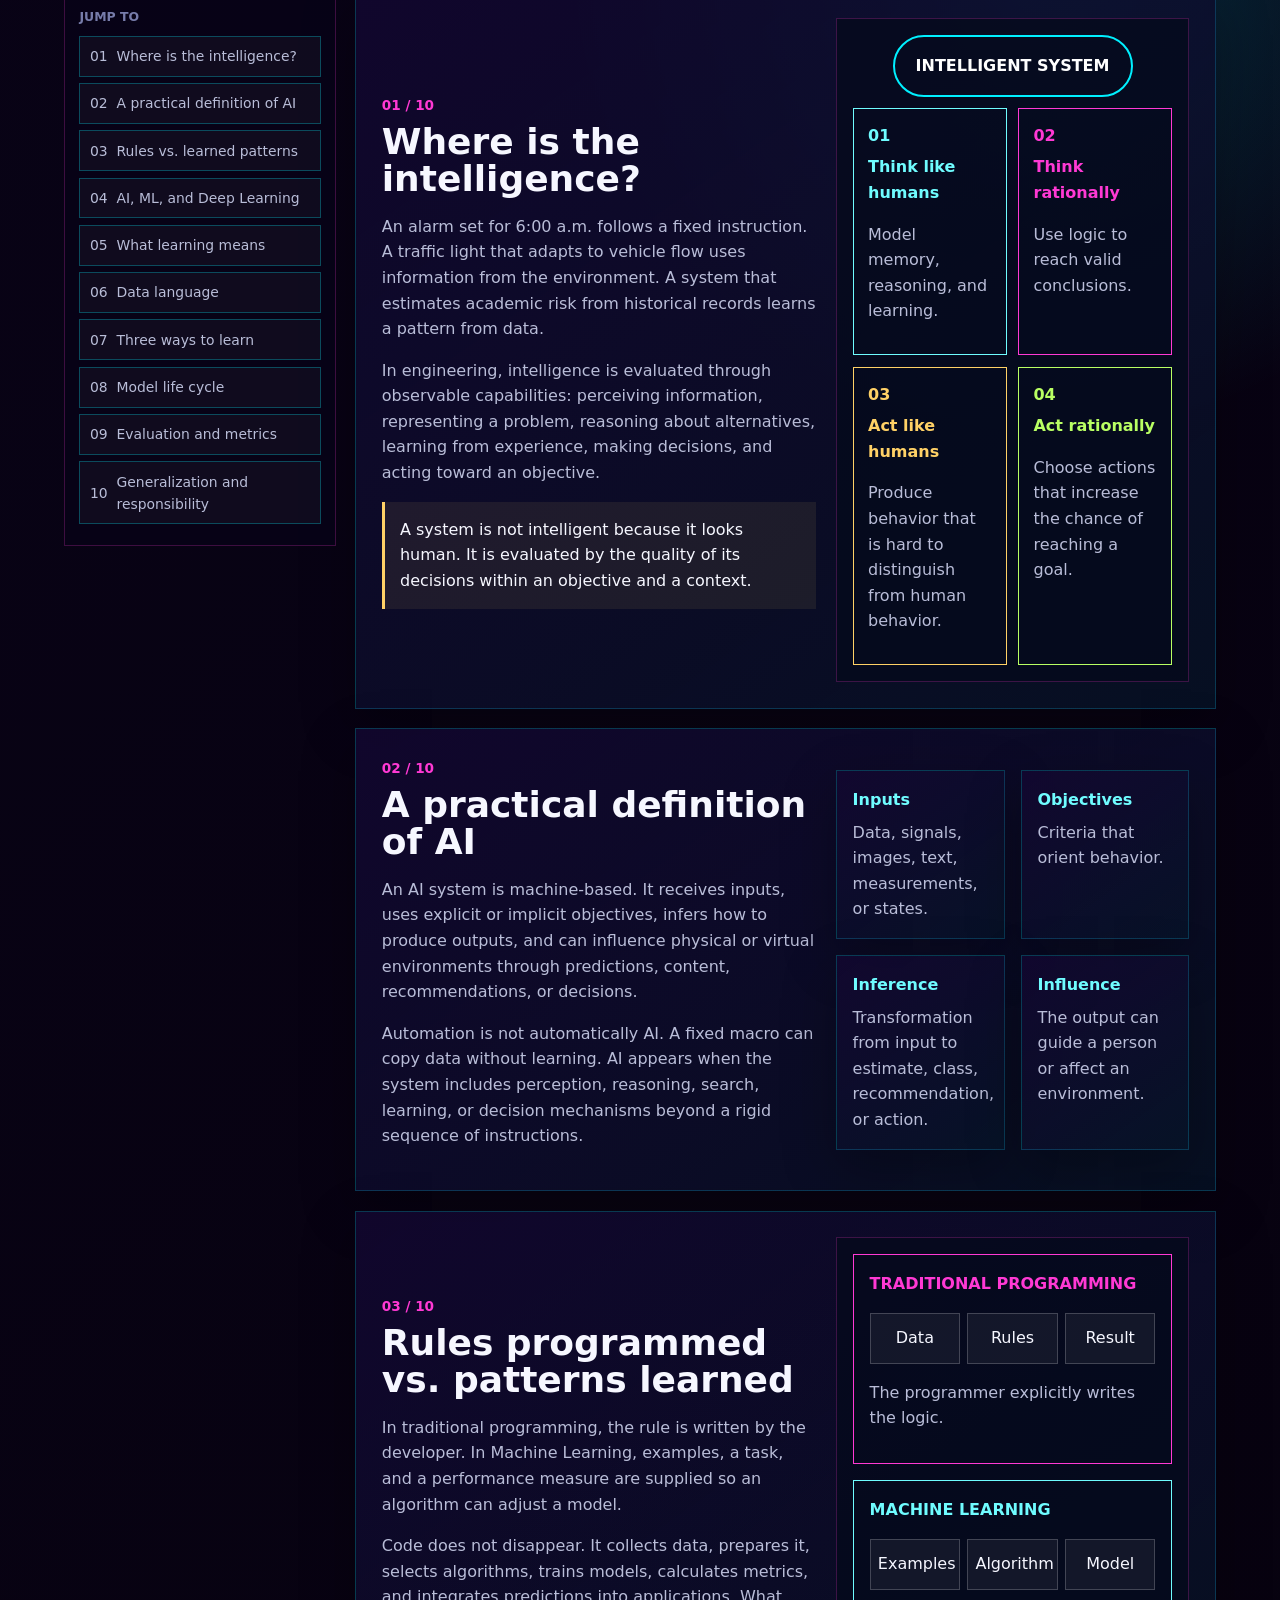
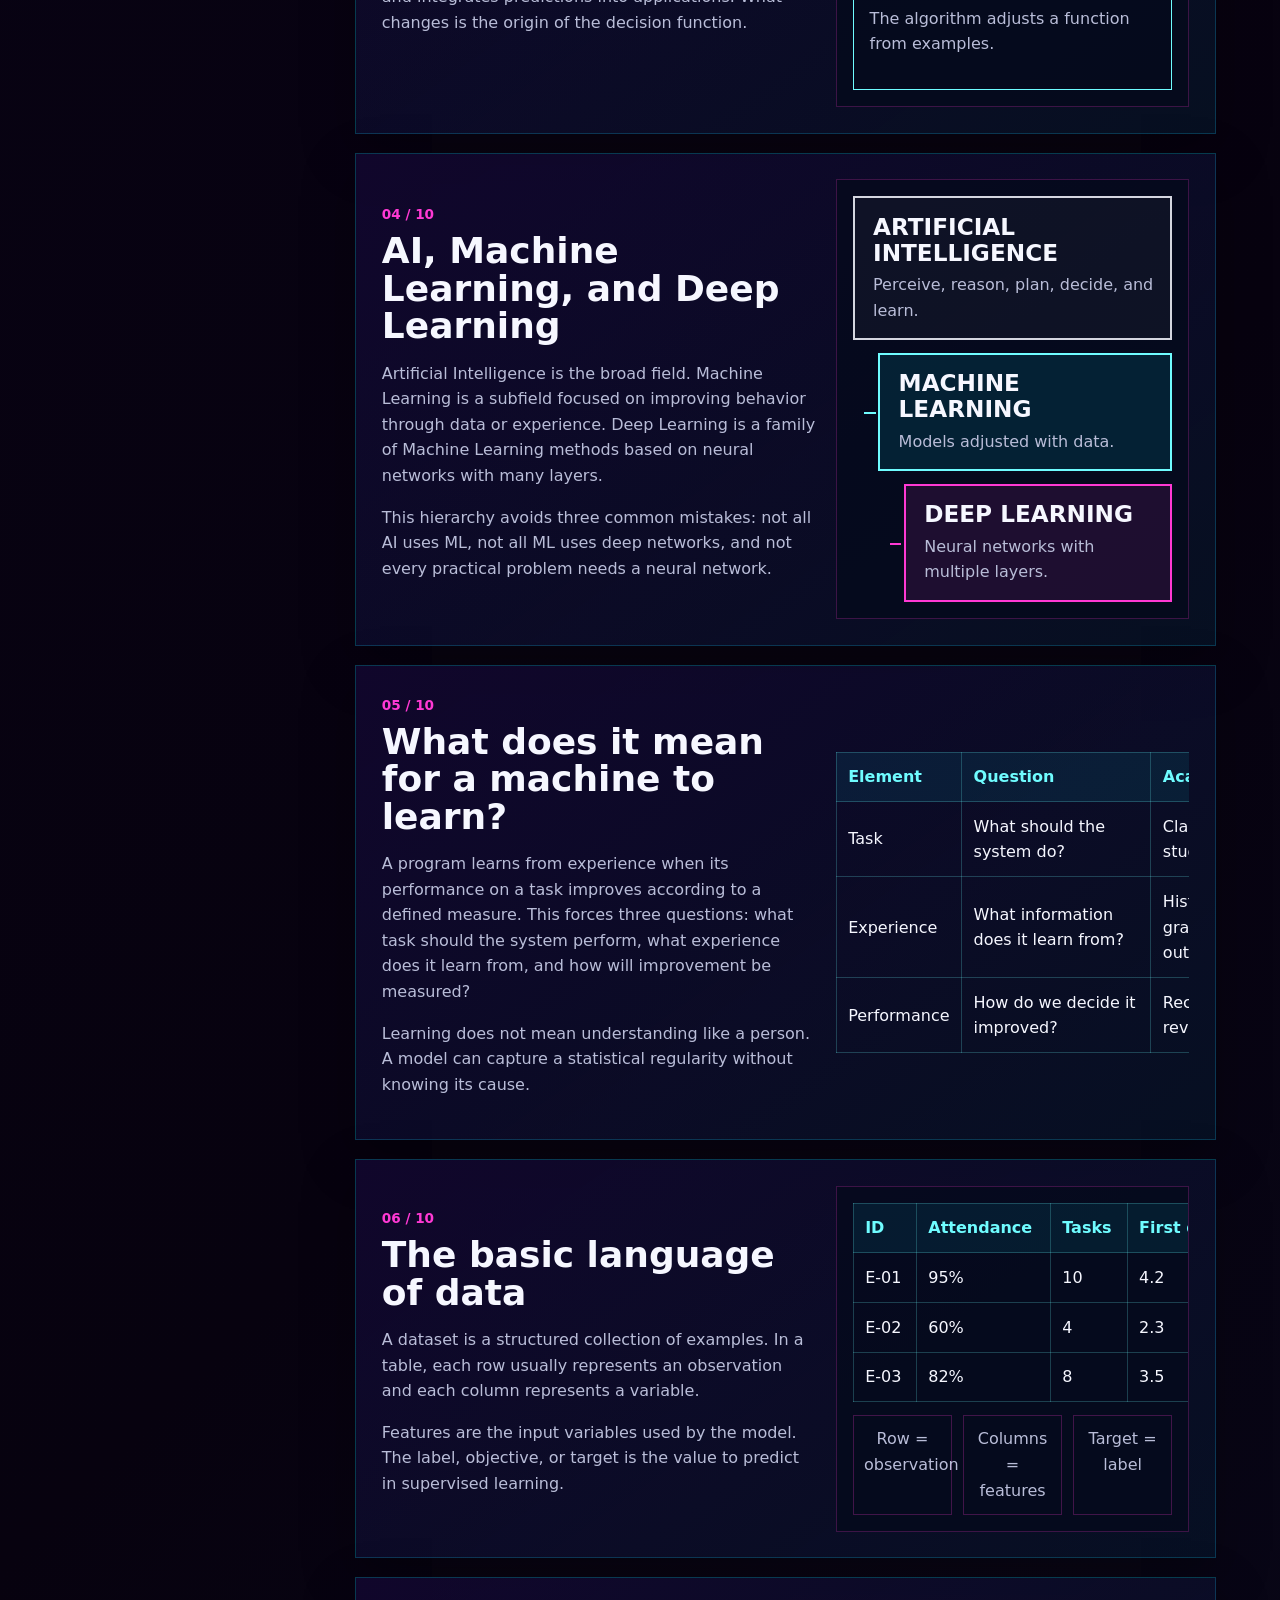
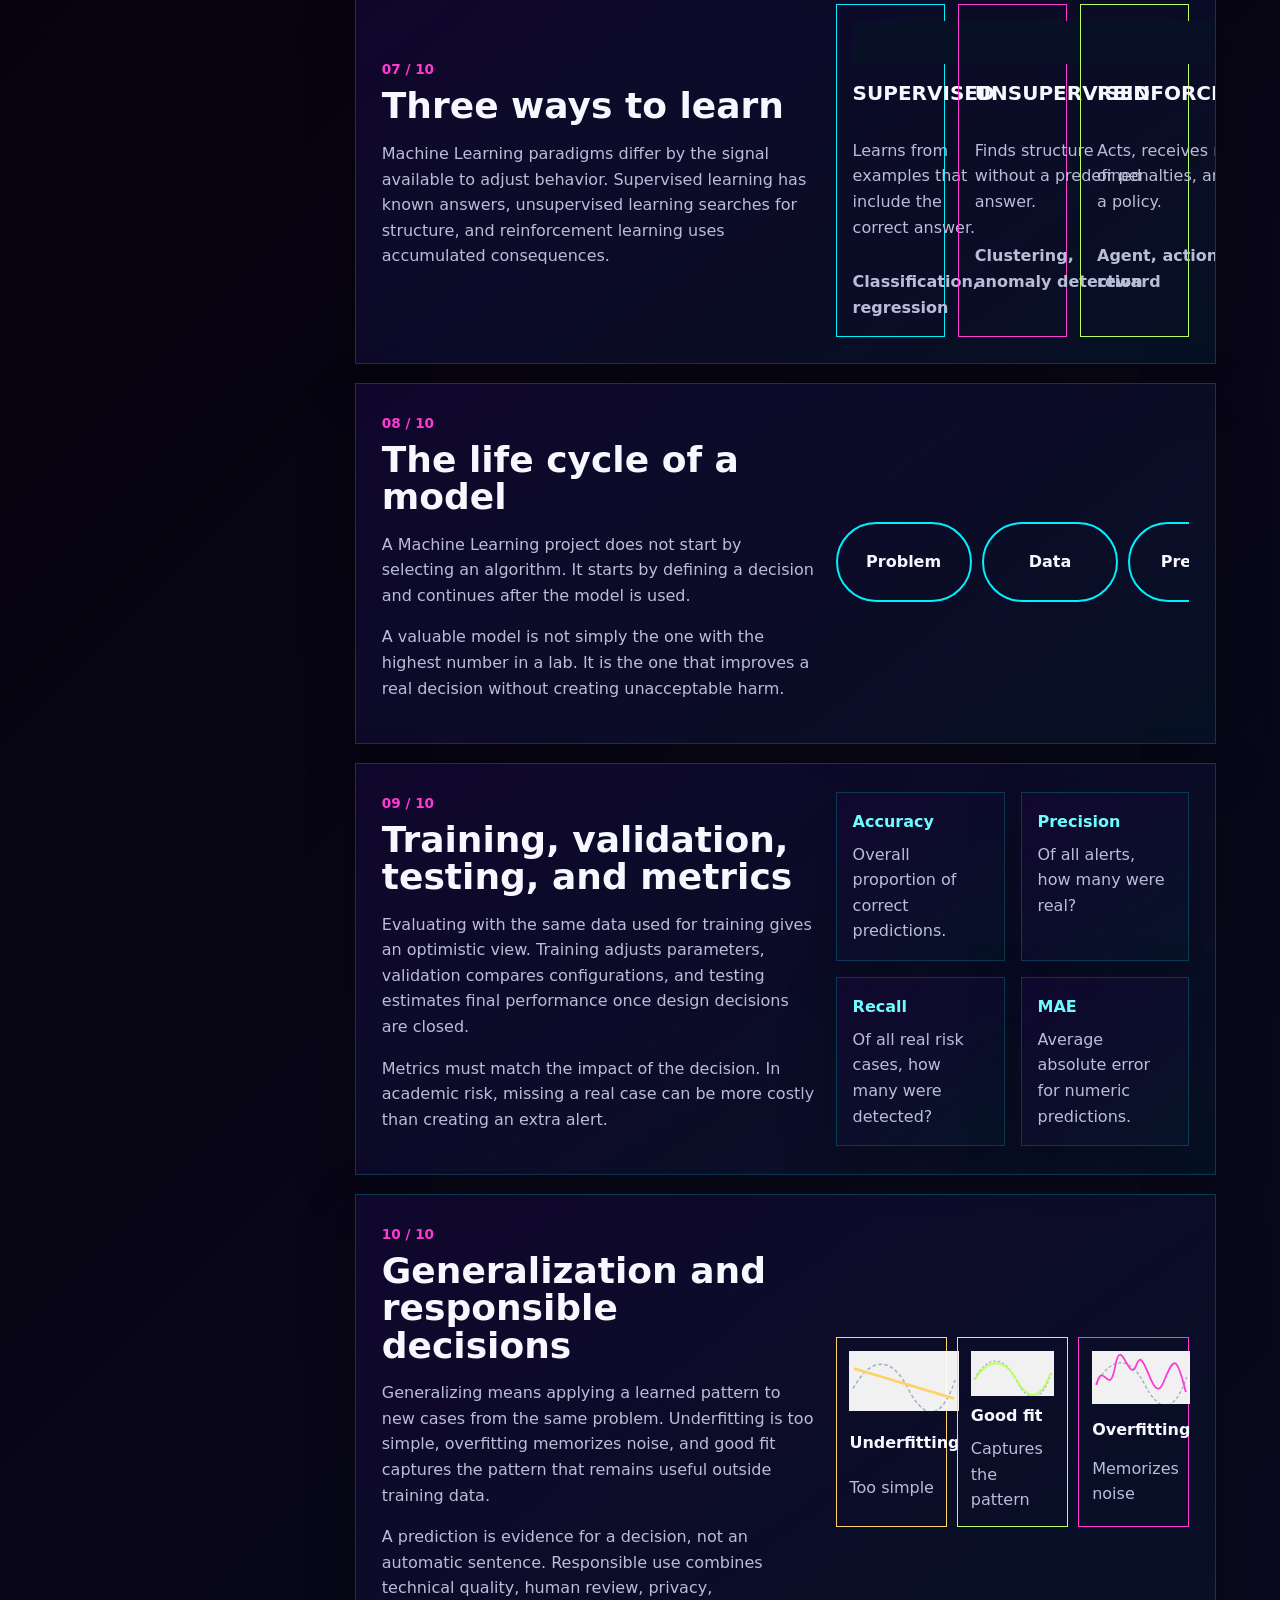
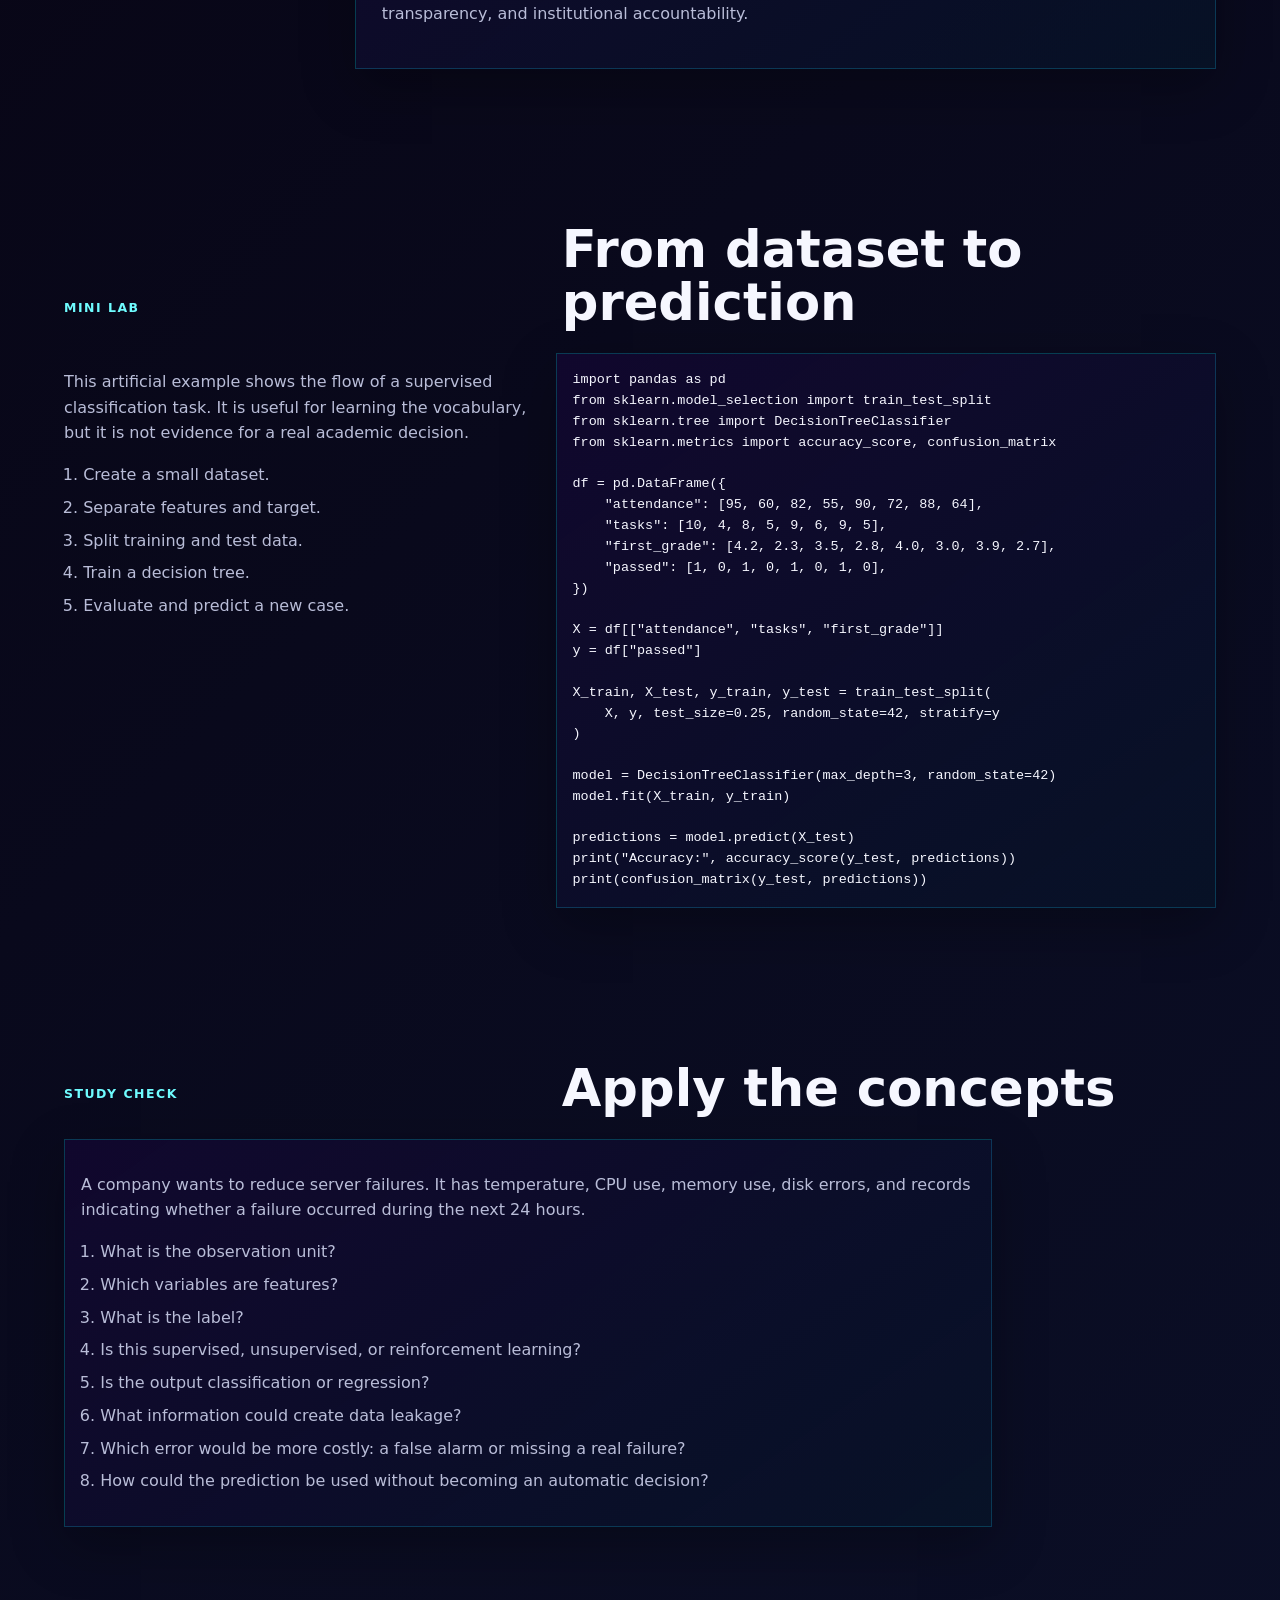
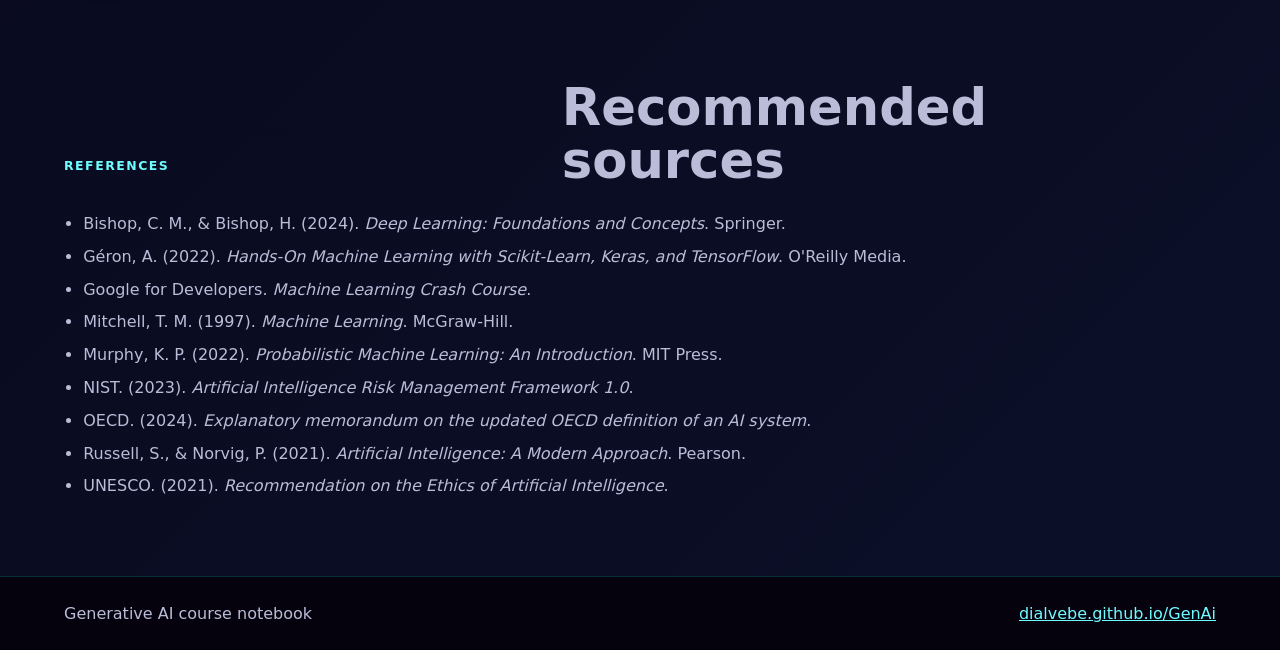
==== commit 7cdc3f4c: "Improve class 01 hierarchy diagram readability" ====
--- a/clases/clase-01/index.html
+++ b/clases/clase-01/index.html
@@ -9,7 +9,7 @@
     />
     <title>Class 01 | AI and Machine Learning</title>
     <link rel="stylesheet" href="../../styles.css?v=20260805-1" />
-    <link rel="stylesheet" href="clase-01.css?v=20260805-1" />
+    <link rel="stylesheet" href="clase-01.css?v=20260805-2" />
   </head>
   <body>
     <header class="site-header">
@@ -134,10 +134,19 @@
                 <p data-i18n="s4Text1">Artificial Intelligence is the broad field. Machine Learning is a subfield focused on improving behavior through data or experience. Deep Learning is a family of Machine Learning methods based on neural networks with many layers.</p>
                 <p data-i18n="s4Text2">This hierarchy avoids three common mistakes: not all AI uses ML, not all ML uses deep networks, and not every practical problem needs a neural network.</p>
               </div>
-              <div class="diagram-panel nested-diagram">
-                <div class="bubble ai"><strong data-i18n="dMapAI">Artificial Intelligence</strong><span data-i18n="dMapAIText">Perceive, reason, plan, decide, and learn.</span></div>
-                <div class="bubble ml"><strong data-i18n="dMapML">Machine Learning</strong><span data-i18n="dMapMLText">Models adjusted with data.</span></div>
-                <div class="bubble dl"><strong data-i18n="dMapDL">Deep Learning</strong><span data-i18n="dMapDLText">Neural networks with multiple layers.</span></div>
+              <div class="diagram-panel hierarchy-diagram">
+                <div class="hierarchy-layer ai">
+                  <strong data-i18n="dMapAI">Artificial Intelligence</strong>
+                  <span data-i18n="dMapAIText">Perceive, reason, plan, decide, and learn.</span>
+                </div>
+                <div class="hierarchy-layer ml">
+                  <strong data-i18n="dMapML">Machine Learning</strong>
+                  <span data-i18n="dMapMLText">Models adjusted with data.</span>
+                </div>
+                <div class="hierarchy-layer dl">
+                  <strong data-i18n="dMapDL">Deep Learning</strong>
+                  <span data-i18n="dMapDLText">Neural networks with multiple layers.</span>
+                </div>
               </div>
             </article>
 
--- a/clases/clase-01/clase-01.css
+++ b/clases/clase-01/clase-01.css
@@ -257,45 +257,61 @@
   background: rgba(255, 255, 255, 0.055);
 }
 
-.nested-diagram {
+.hierarchy-diagram {
+  display: grid;
+  gap: 0.8rem;
+}
+
+.hierarchy-layer {
   position: relative;
-  min-height: 22rem;
-}
-
-.bubble {
+  display: grid;
+  gap: 0.4rem;
+  min-height: 5.6rem;
+  padding: 0.95rem 1rem 0.95rem 1.15rem;
+  border: 2px solid currentColor;
+  background: rgba(255, 255, 255, 0.04);
+}
+
+.hierarchy-layer::before {
   position: absolute;
-  inset: 1rem;
-  display: grid;
-  place-items: center;
-  align-content: center;
-  gap: 0.45rem;
-  padding: 1rem;
-  border: 2px solid rgba(246, 247, 255, 0.76);
-  border-radius: 999px;
-  text-align: center;
-}
-
-.bubble strong {
-  color: white;
-  font-size: clamp(1.15rem, 2.5vw, 1.55rem);
+  top: 50%;
+  left: -1rem;
+  width: 0.72rem;
+  height: 2px;
+  content: "";
+  background: currentColor;
+}
+
+.hierarchy-layer:first-child::before {
+  display: none;
+}
+
+.hierarchy-layer strong {
+  color: var(--text);
+  font-size: clamp(1.1rem, 2vw, 1.45rem);
+  line-height: 1.12;
   text-transform: uppercase;
 }
 
-.bubble span {
-  max-width: 25rem;
+.hierarchy-layer span {
   color: var(--muted);
 }
 
-.bubble.ml {
-  inset: 5.4rem 2.3rem 1.4rem;
-  border-color: var(--cyan-2);
-  background: rgba(0, 240, 255, 0.16);
-}
-
-.bubble.dl {
-  inset: 10.7rem 6.6rem 2rem;
-  border-color: var(--pink);
-  background: rgba(255, 57, 212, 0.2);
+.hierarchy-layer.ai {
+  margin-right: 0;
+  color: rgba(246, 247, 255, 0.86);
+}
+
+.hierarchy-layer.ml {
+  margin-left: clamp(1rem, 8%, 2.5rem);
+  color: var(--cyan-2);
+  background: rgba(0, 240, 255, 0.1);
+}
+
+.hierarchy-layer.dl {
+  margin-left: clamp(2rem, 16%, 5rem);
+  color: var(--pink);
+  background: rgba(255, 57, 212, 0.1);
 }
 
 .table-wrap,
@@ -555,22 +571,6 @@
     grid-template-columns: 1fr;
   }
 
-  .nested-diagram {
-    min-height: 30rem;
-  }
-
-  .bubble {
-    border-radius: 8px;
-  }
-
-  .bubble.ml {
-    inset: 9rem 1.7rem 1.7rem;
-  }
-
-  .bubble.dl {
-    inset: 18rem 3rem 2.5rem;
-  }
-
   .lifecycle-strip span {
     min-width: 7.2rem;
   }
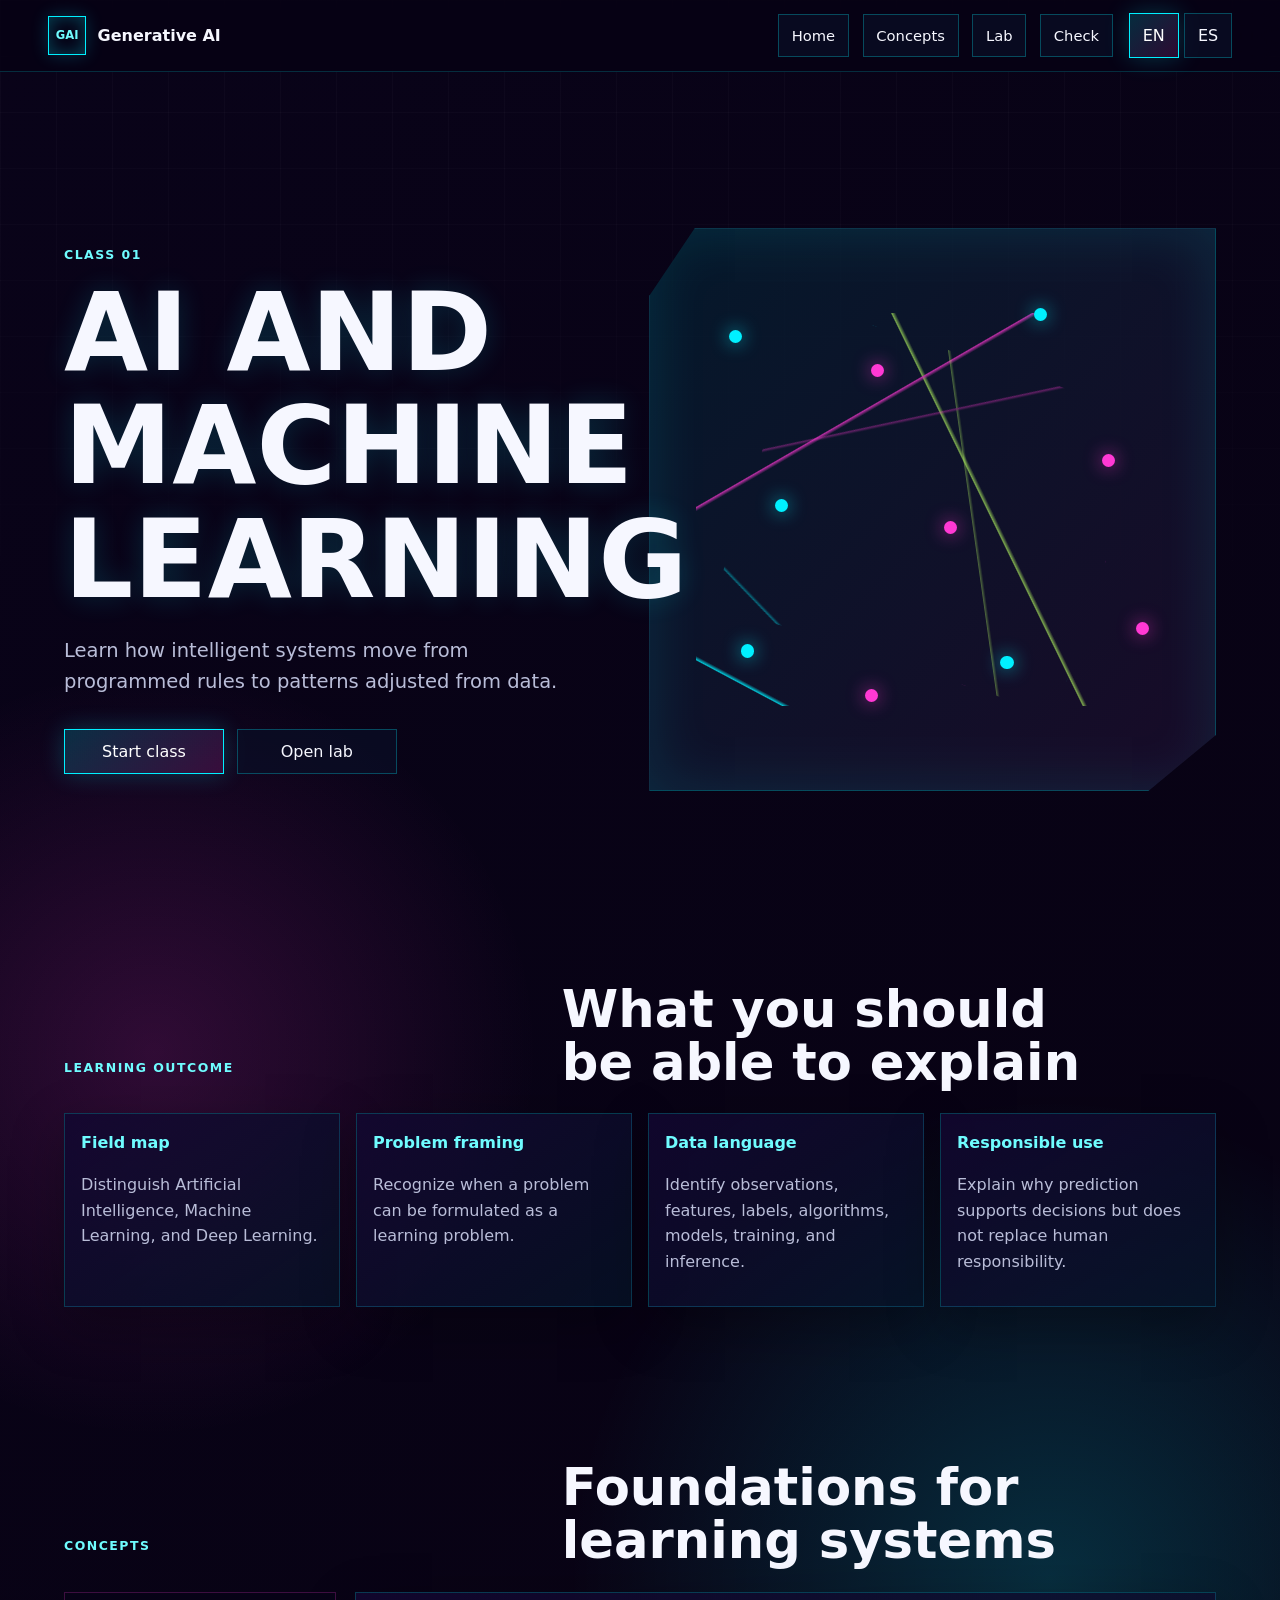
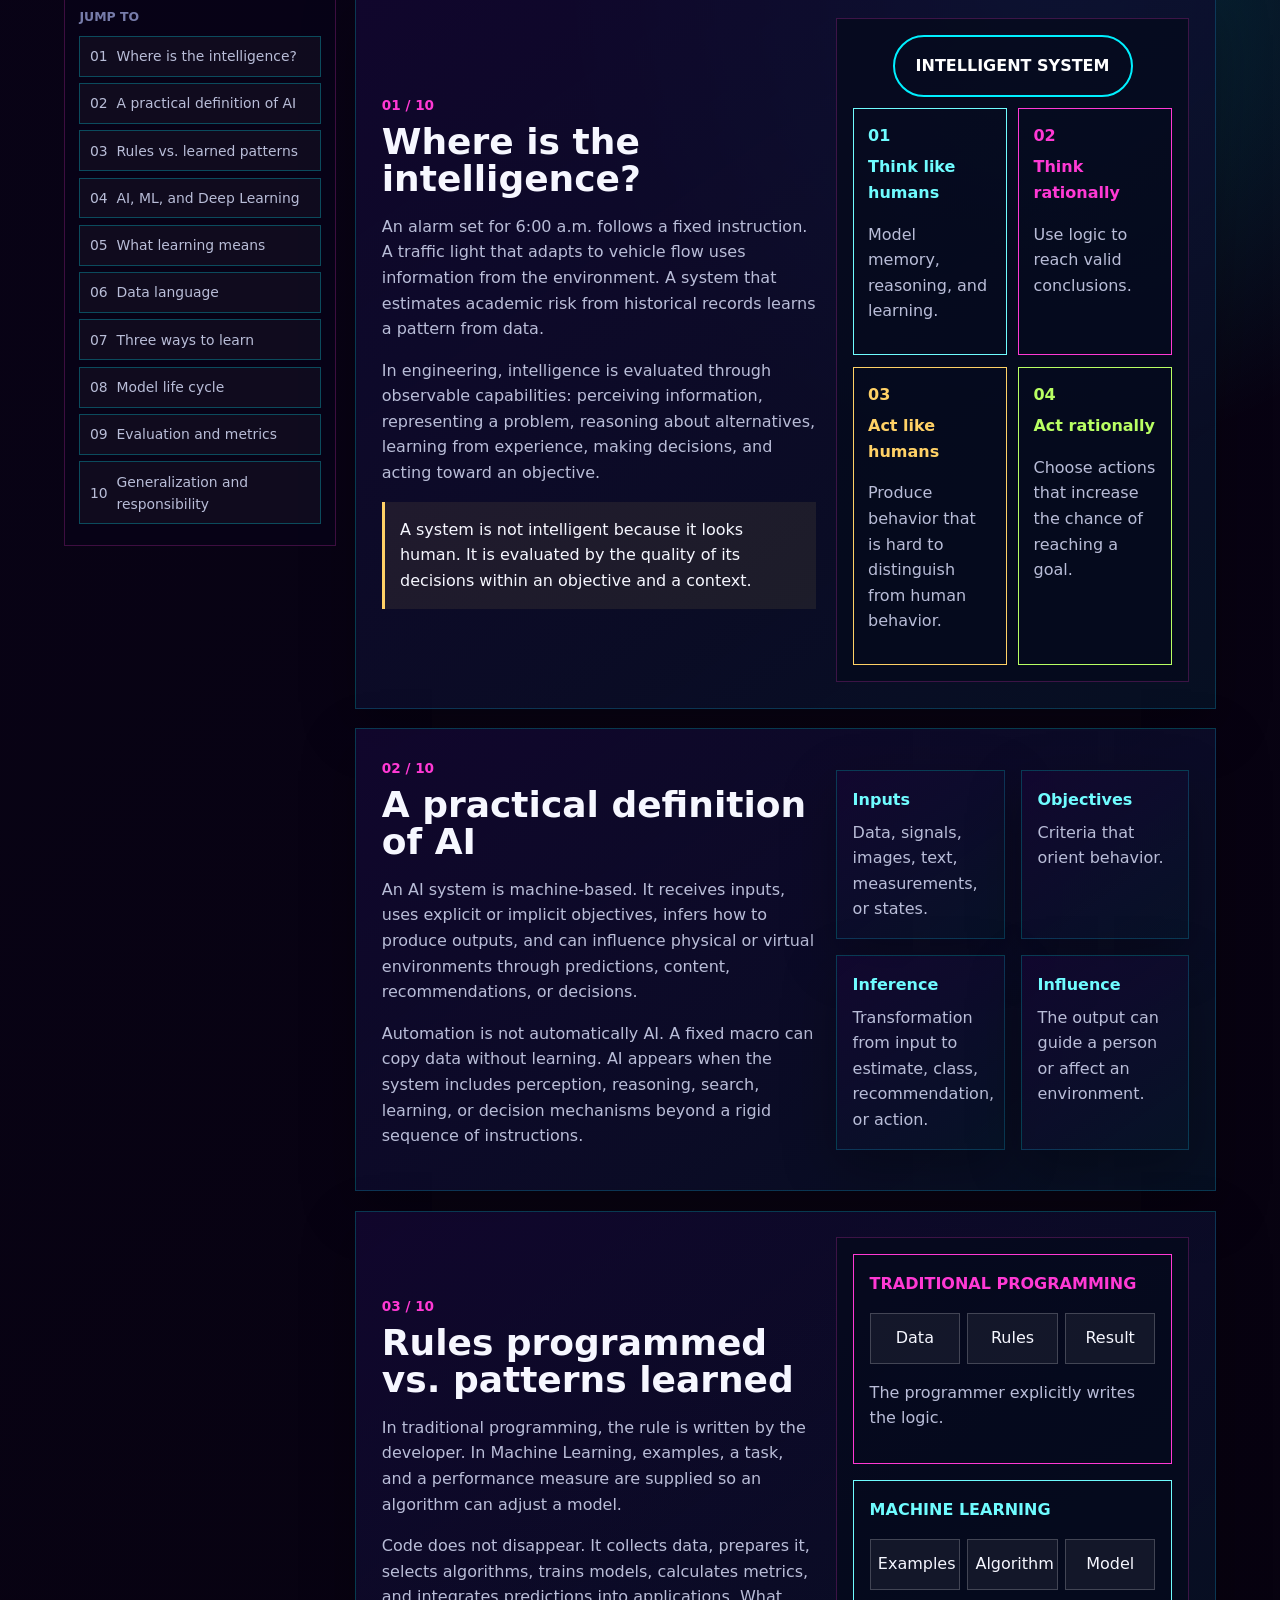
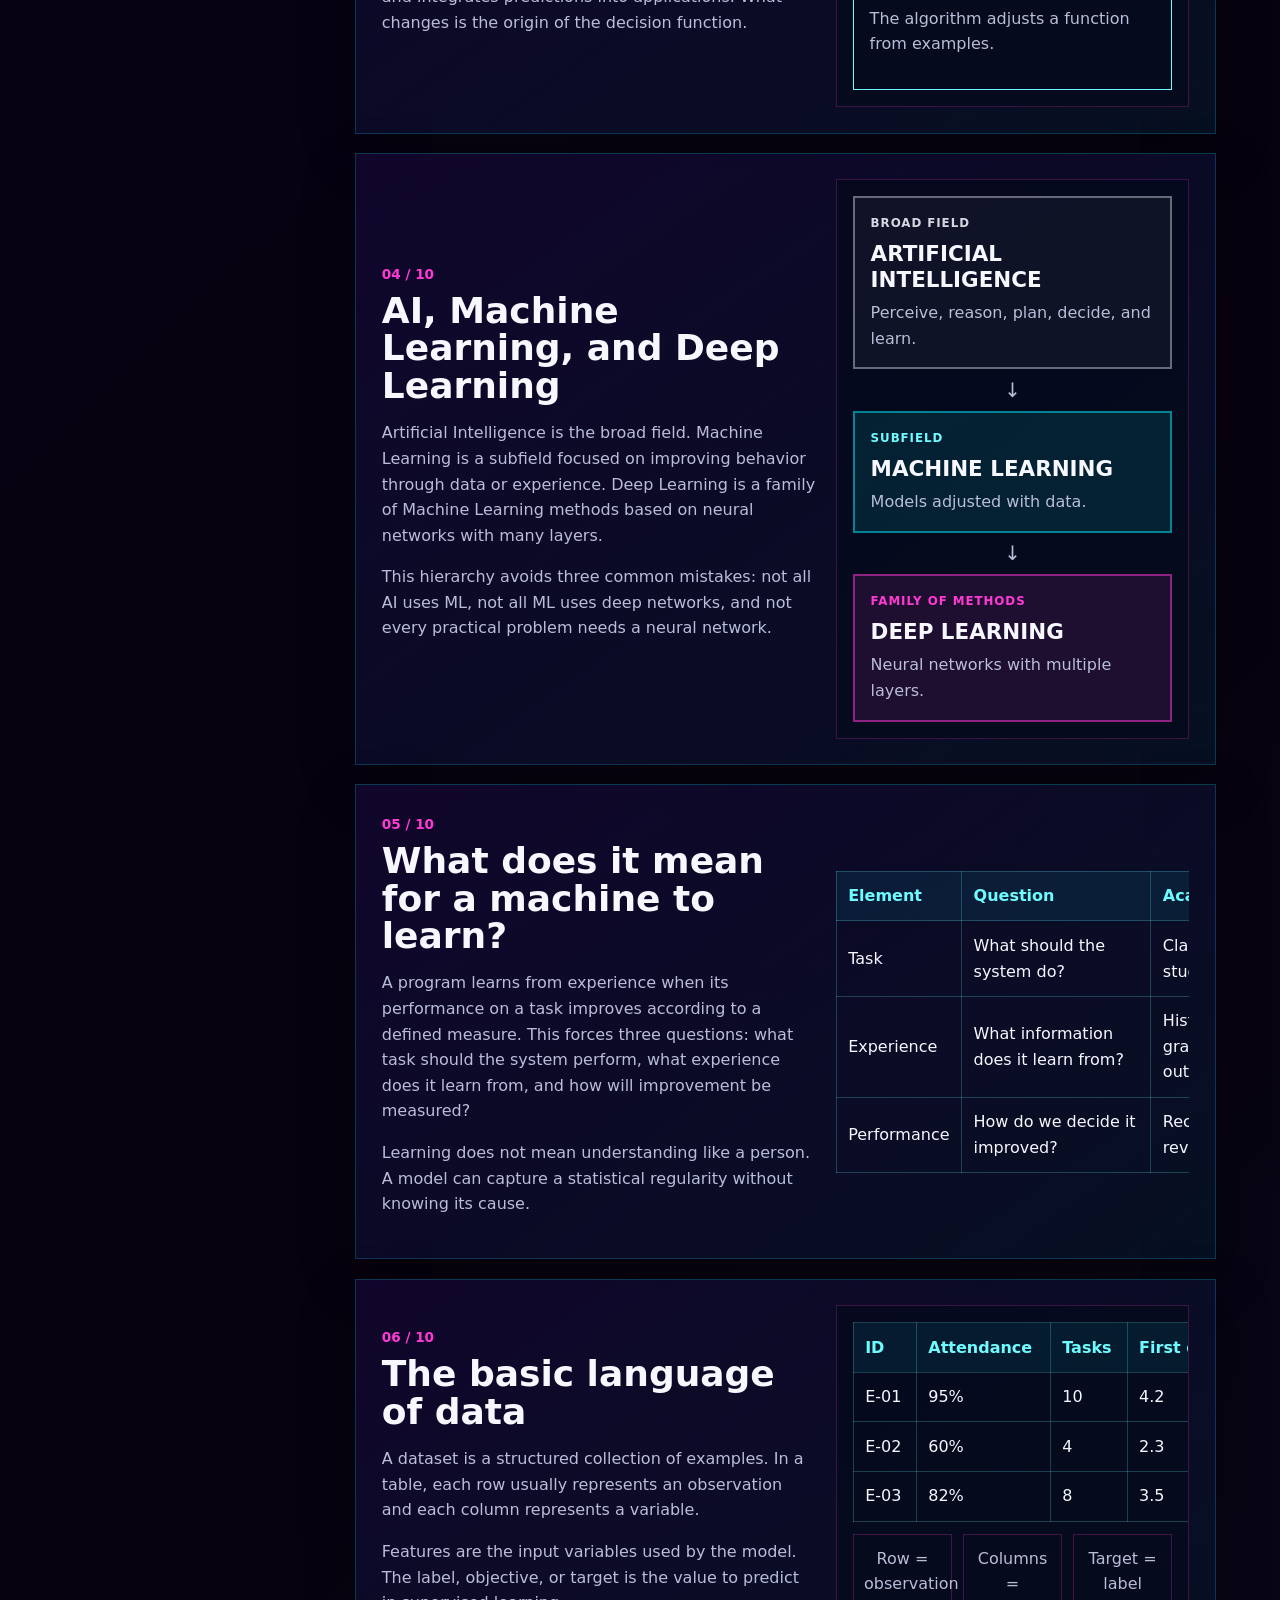
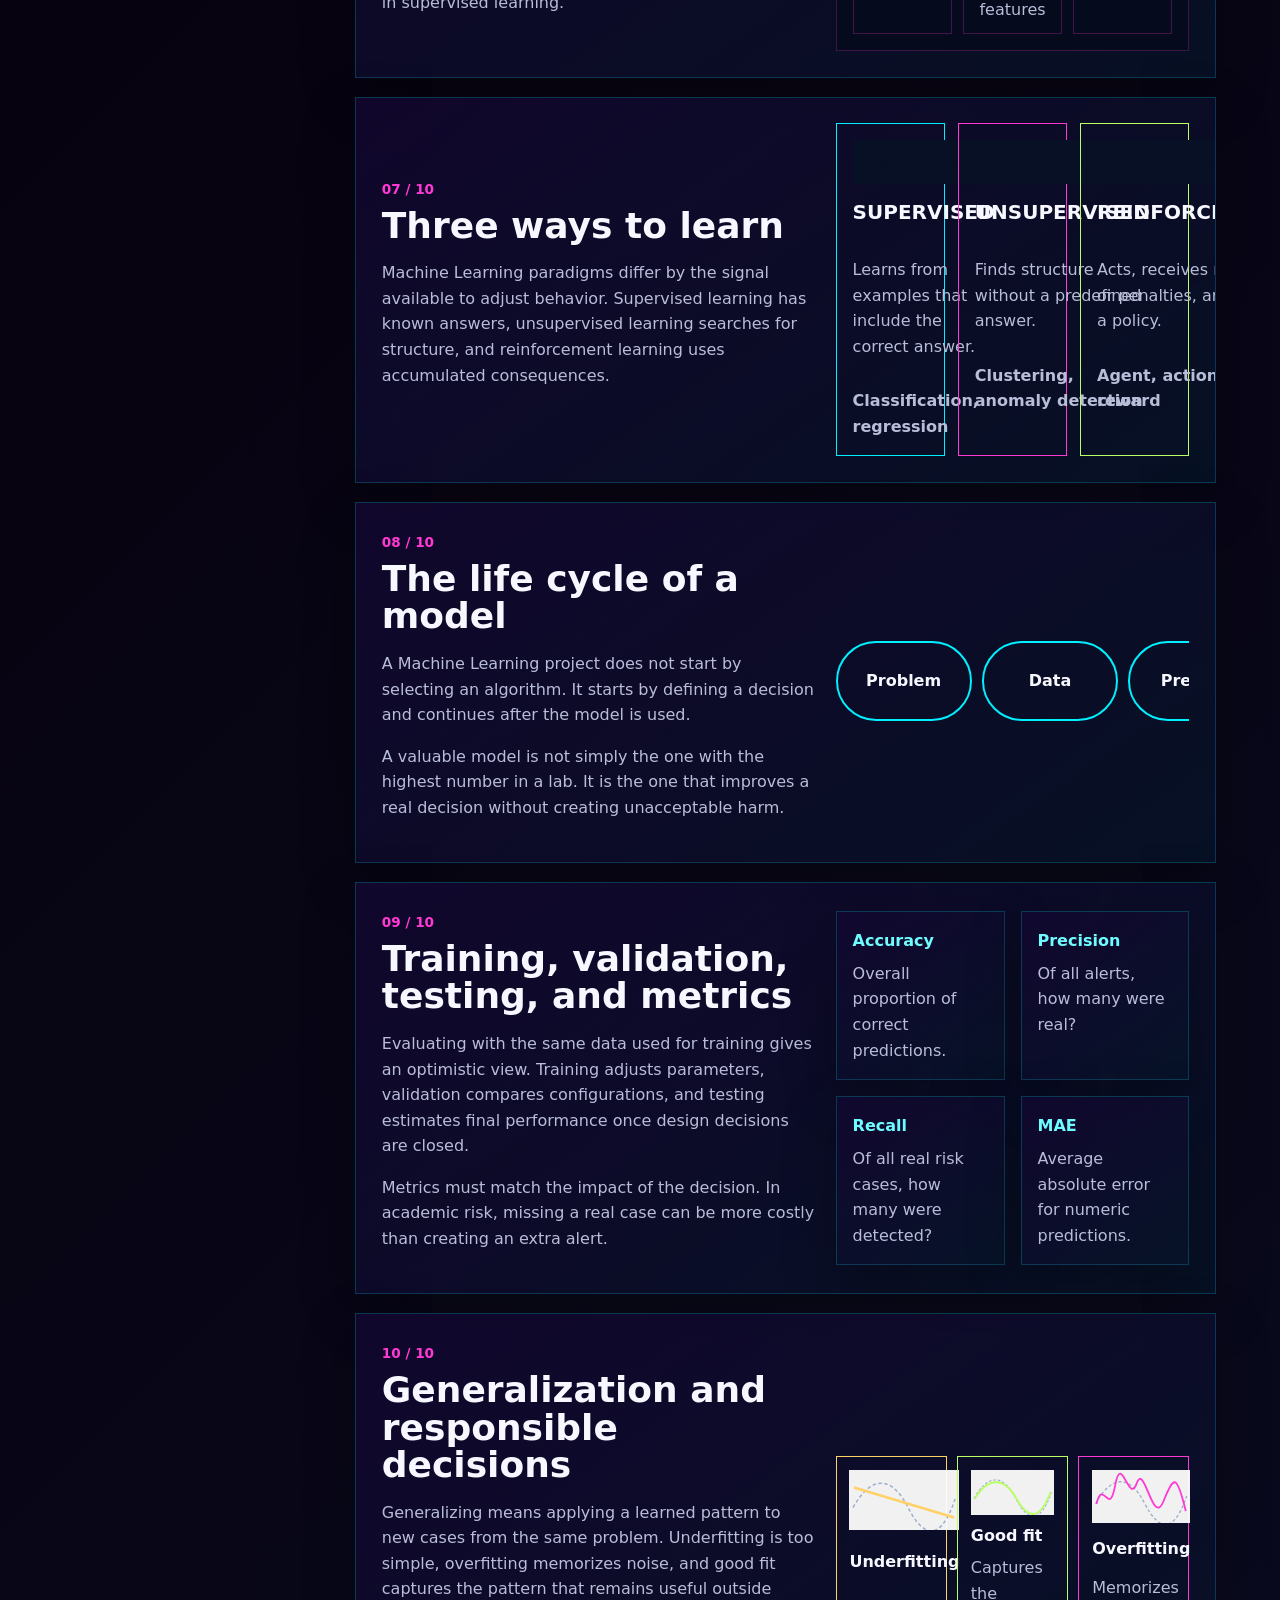
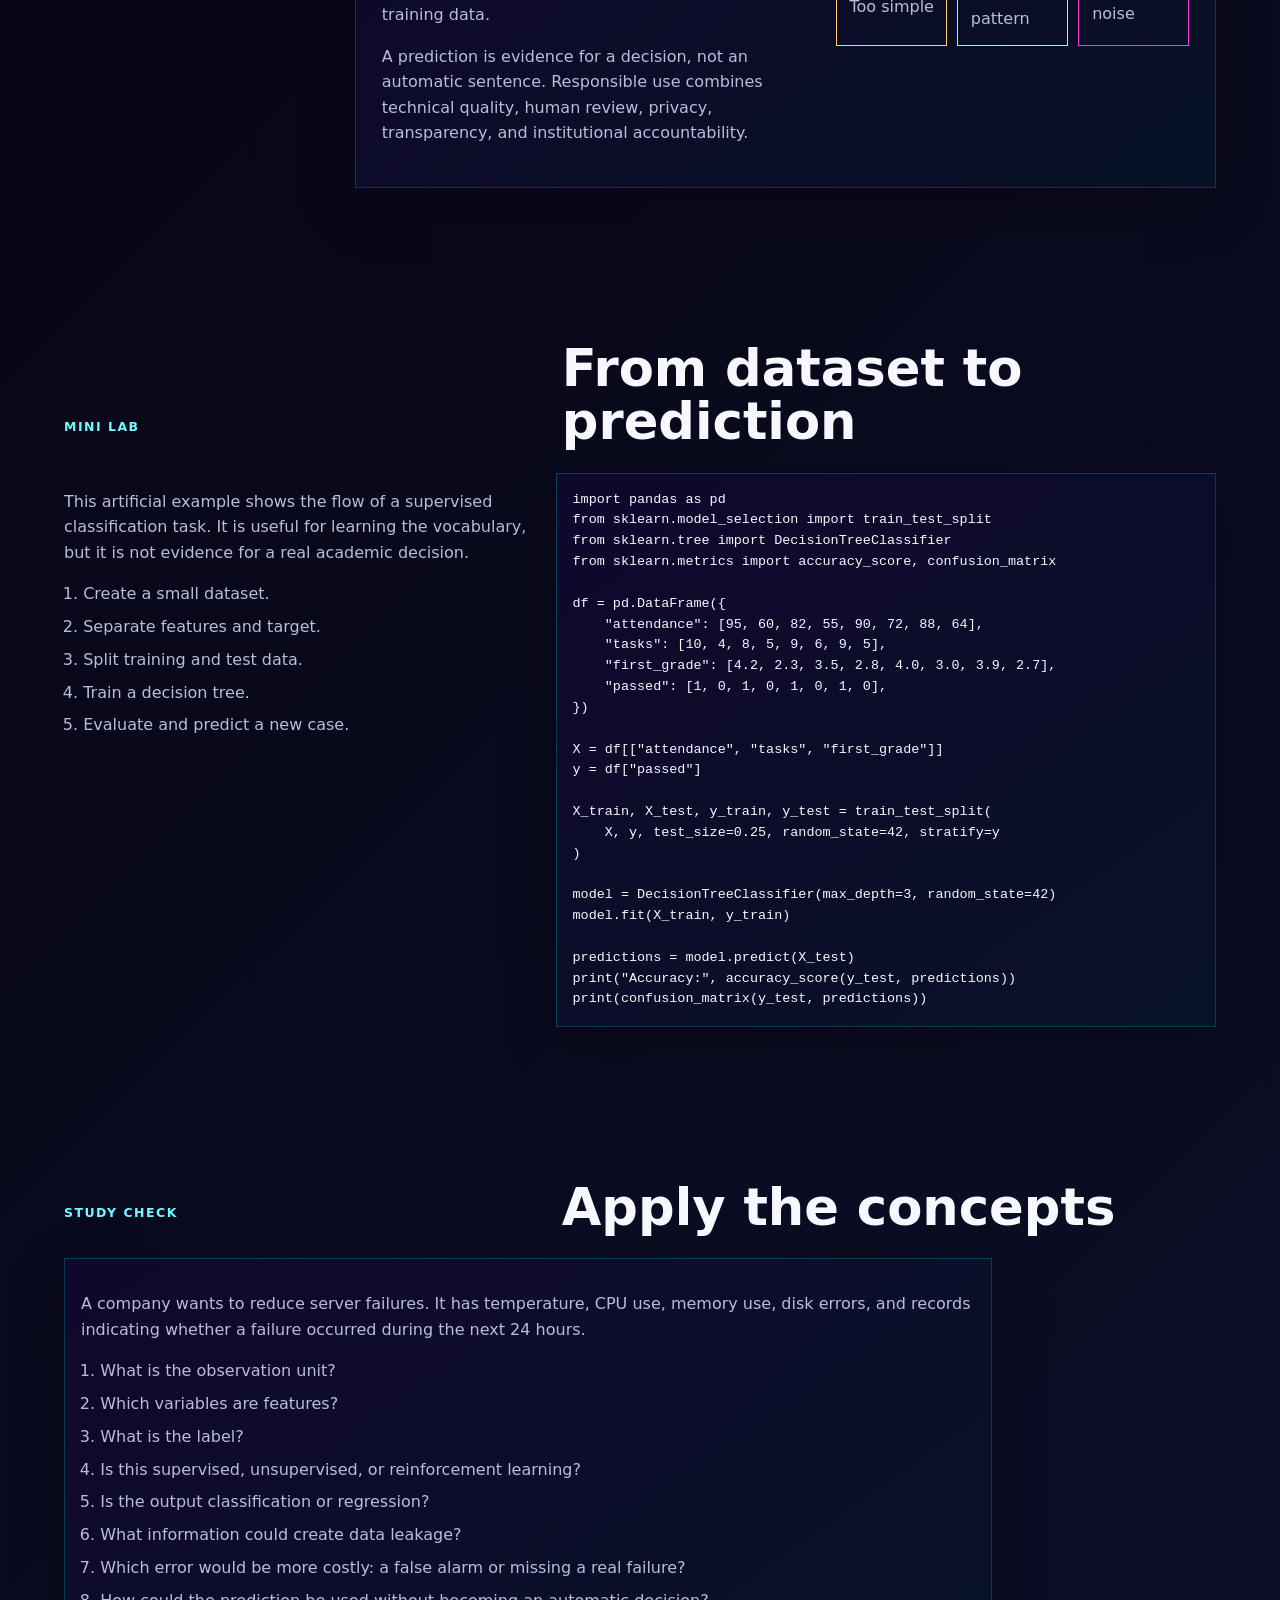
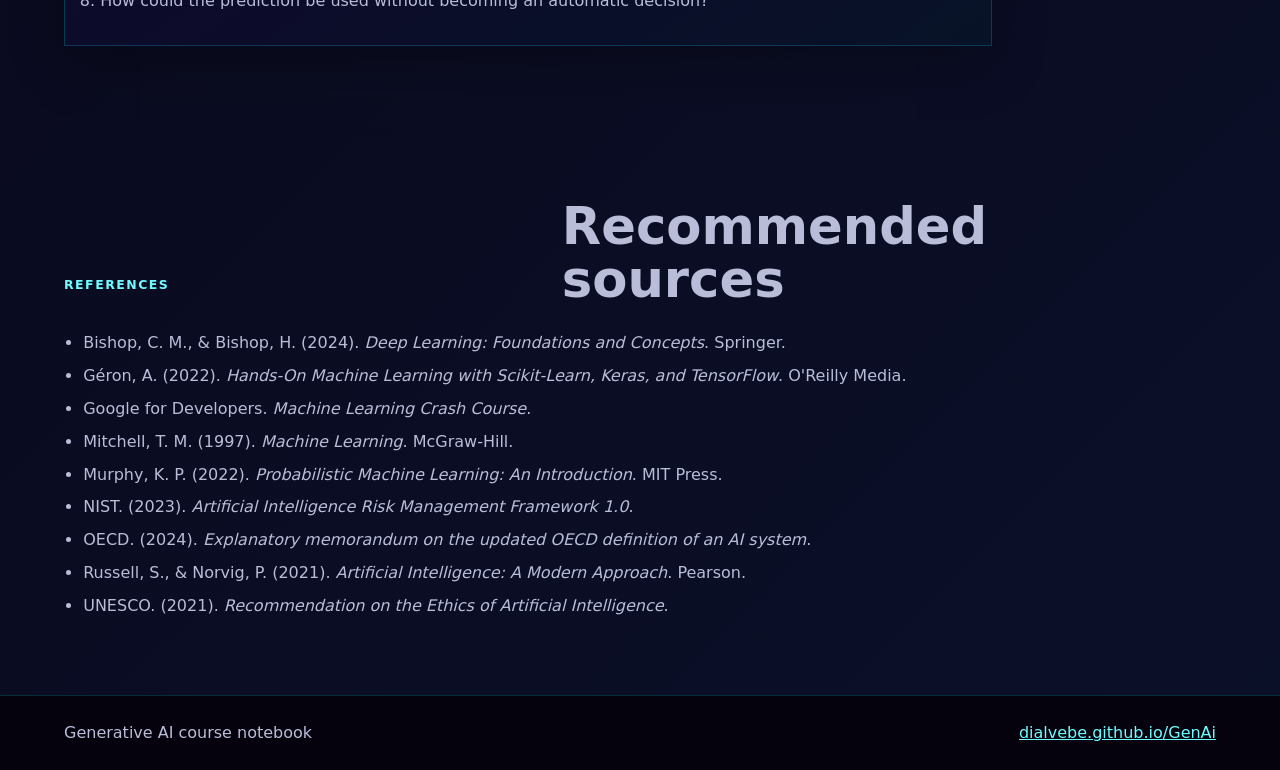
==== commit 8f88ad77: "Replace class 01 hierarchy graphic with readable cards" ====
--- a/clases/clase-01/index.html
+++ b/clases/clase-01/index.html
@@ -9,7 +9,7 @@
     />
     <title>Class 01 | AI and Machine Learning</title>
     <link rel="stylesheet" href="../../styles.css?v=20260805-1" />
-    <link rel="stylesheet" href="clase-01.css?v=20260805-2" />
+    <link rel="stylesheet" href="clase-01.css?v=20260805-3" />
   </head>
   <body>
     <header class="site-header">
@@ -134,18 +134,23 @@
                 <p data-i18n="s4Text1">Artificial Intelligence is the broad field. Machine Learning is a subfield focused on improving behavior through data or experience. Deep Learning is a family of Machine Learning methods based on neural networks with many layers.</p>
                 <p data-i18n="s4Text2">This hierarchy avoids three common mistakes: not all AI uses ML, not all ML uses deep networks, and not every practical problem needs a neural network.</p>
               </div>
-              <div class="diagram-panel hierarchy-diagram">
-                <div class="hierarchy-layer ai">
+              <div class="diagram-panel scope-map">
+                <div class="scope-card scope-ai">
+                  <span class="scope-tag" data-i18n="dMapScope1">Broad field</span>
                   <strong data-i18n="dMapAI">Artificial Intelligence</strong>
-                  <span data-i18n="dMapAIText">Perceive, reason, plan, decide, and learn.</span>
-                </div>
-                <div class="hierarchy-layer ml">
+                  <p data-i18n="dMapAIText">Perceive, reason, plan, decide, and learn.</p>
+                </div>
+                <div class="scope-arrow" aria-hidden="true">↓</div>
+                <div class="scope-card scope-ml">
+                  <span class="scope-tag" data-i18n="dMapScope2">Subfield</span>
                   <strong data-i18n="dMapML">Machine Learning</strong>
-                  <span data-i18n="dMapMLText">Models adjusted with data.</span>
-                </div>
-                <div class="hierarchy-layer dl">
+                  <p data-i18n="dMapMLText">Models adjusted with data.</p>
+                </div>
+                <div class="scope-arrow" aria-hidden="true">↓</div>
+                <div class="scope-card scope-dl">
+                  <span class="scope-tag" data-i18n="dMapScope3">Family of methods</span>
                   <strong data-i18n="dMapDL">Deep Learning</strong>
-                  <span data-i18n="dMapDLText">Neural networks with multiple layers.</span>
+                  <p data-i18n="dMapDLText">Neural networks with multiple layers.</p>
                 </div>
               </div>
             </article>
@@ -365,6 +370,6 @@
       <a href="../../">dialvebe.github.io/GenAi</a>
     </footer>
 
-    <script src="clase-01.js?v=20260805-1"></script>
+    <script src="clase-01.js?v=20260805-3"></script>
   </body>
 </html>
--- a/clases/clase-01/clase-01.css
+++ b/clases/clase-01/clase-01.css
@@ -257,60 +257,63 @@
   background: rgba(255, 255, 255, 0.055);
 }
 
-.hierarchy-diagram {
-  display: grid;
-  gap: 0.8rem;
-}
-
-.hierarchy-layer {
-  position: relative;
-  display: grid;
-  gap: 0.4rem;
-  min-height: 5.6rem;
-  padding: 0.95rem 1rem 0.95rem 1.15rem;
-  border: 2px solid currentColor;
+.scope-map {
+  display: grid;
+  gap: 0.55rem;
+}
+
+.scope-card {
+  display: grid;
+  gap: 0.5rem;
+  min-height: 6.2rem;
+  padding: 1rem;
+  border: 2px solid rgba(255, 255, 255, 0.22);
   background: rgba(255, 255, 255, 0.04);
 }
 
-.hierarchy-layer::before {
-  position: absolute;
-  top: 50%;
-  left: -1rem;
-  width: 0.72rem;
-  height: 2px;
-  content: "";
-  background: currentColor;
-}
-
-.hierarchy-layer:first-child::before {
-  display: none;
-}
-
-.hierarchy-layer strong {
-  color: var(--text);
-  font-size: clamp(1.1rem, 2vw, 1.45rem);
-  line-height: 1.12;
+.scope-card strong {
+  color: var(--text);
+  font-size: clamp(1rem, 2vw, 1.34rem);
+  line-height: 1.18;
   text-transform: uppercase;
 }
 
-.hierarchy-layer span {
+.scope-card p {
+  margin: 0;
   color: var(--muted);
 }
 
-.hierarchy-layer.ai {
-  margin-right: 0;
+.scope-tag {
+  color: currentColor;
+  font-size: 0.74rem;
+  font-weight: 900;
+  letter-spacing: 0.08em;
+  text-transform: uppercase;
+}
+
+.scope-arrow {
+  min-height: 1.5rem;
+  display: grid;
+  place-items: center;
+  color: var(--muted);
+  font-size: 1.25rem;
+  line-height: 1;
+}
+
+.scope-ai {
   color: rgba(246, 247, 255, 0.86);
-}
-
-.hierarchy-layer.ml {
-  margin-left: clamp(1rem, 8%, 2.5rem);
+  border-color: rgba(246, 247, 255, 0.38);
+}
+
+.scope-ml {
   color: var(--cyan-2);
+  border-color: rgba(0, 240, 255, 0.48);
   background: rgba(0, 240, 255, 0.1);
 }
 
-.hierarchy-layer.dl {
-  margin-left: clamp(2rem, 16%, 5rem);
+.scope-dl {
   color: var(--pink);
+  border-color: rgba(255, 57, 212, 0.5);
   background: rgba(255, 57, 212, 0.1);
 }
 
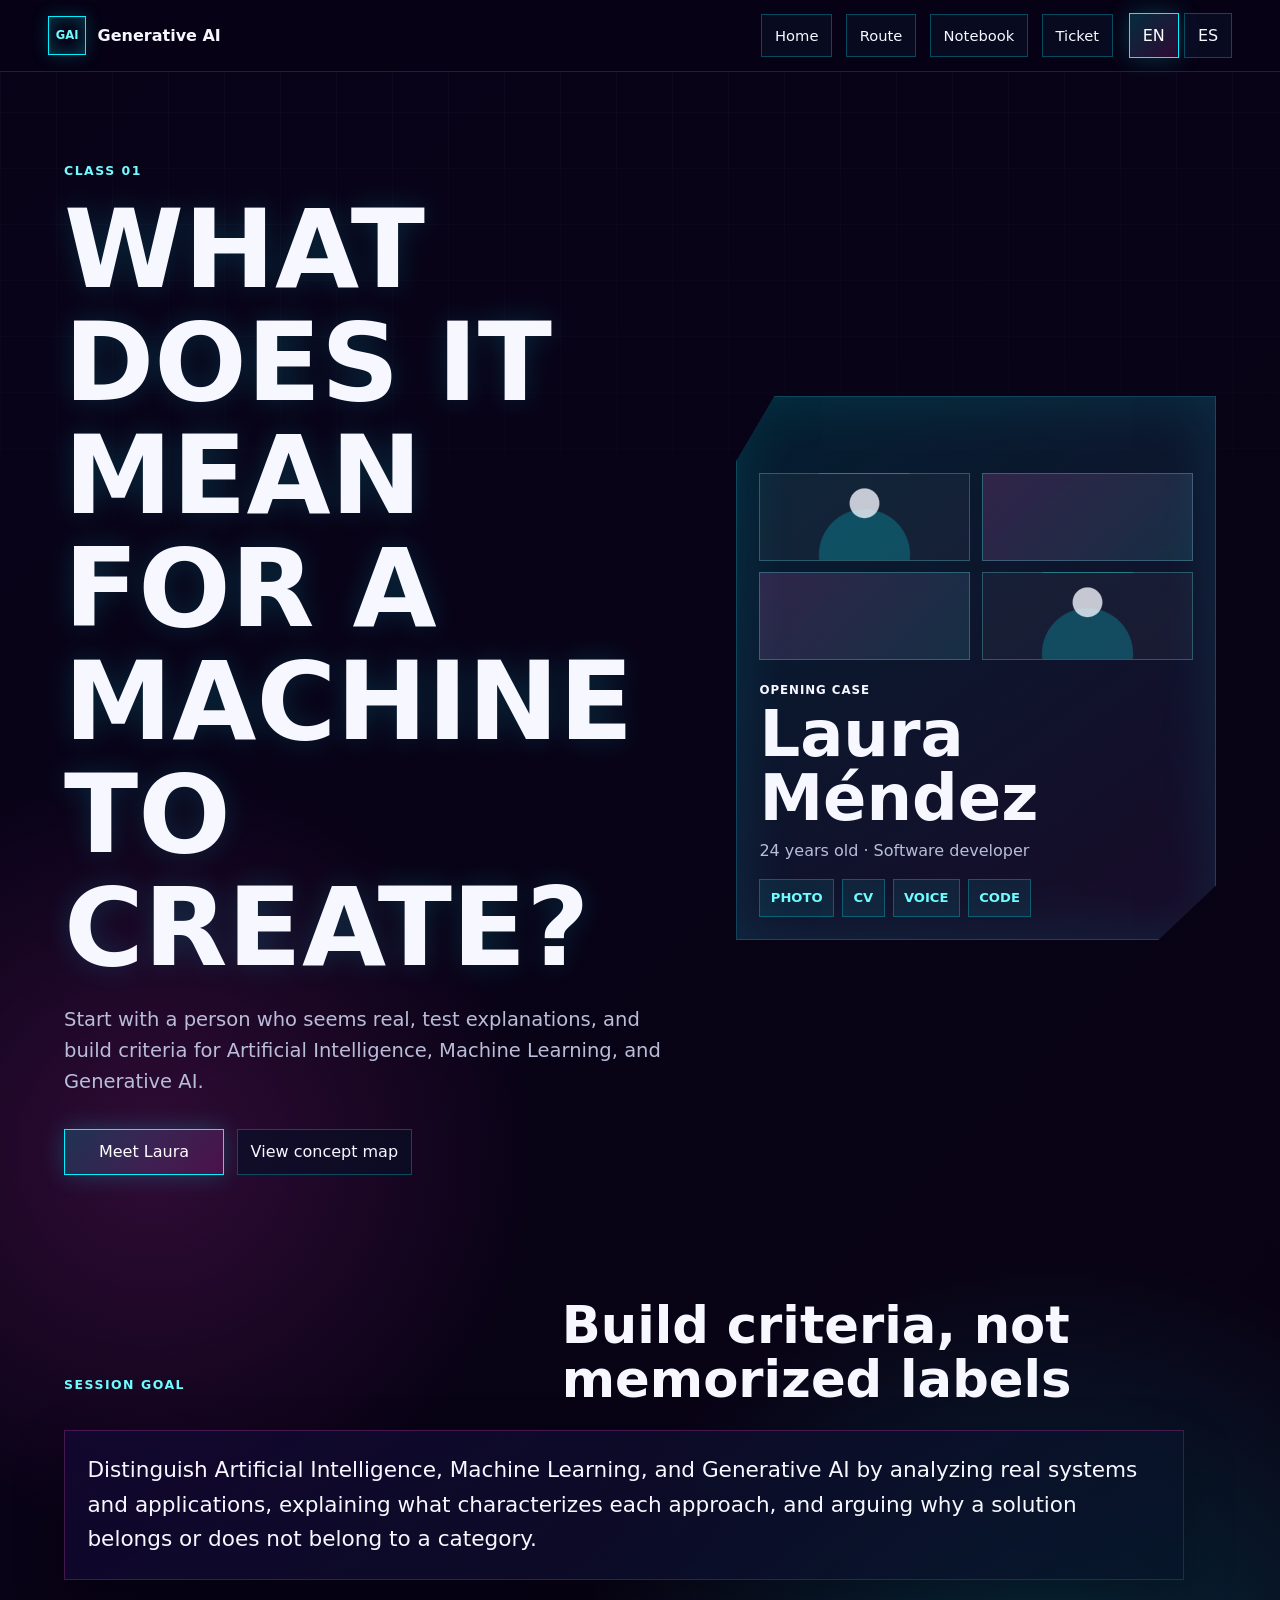
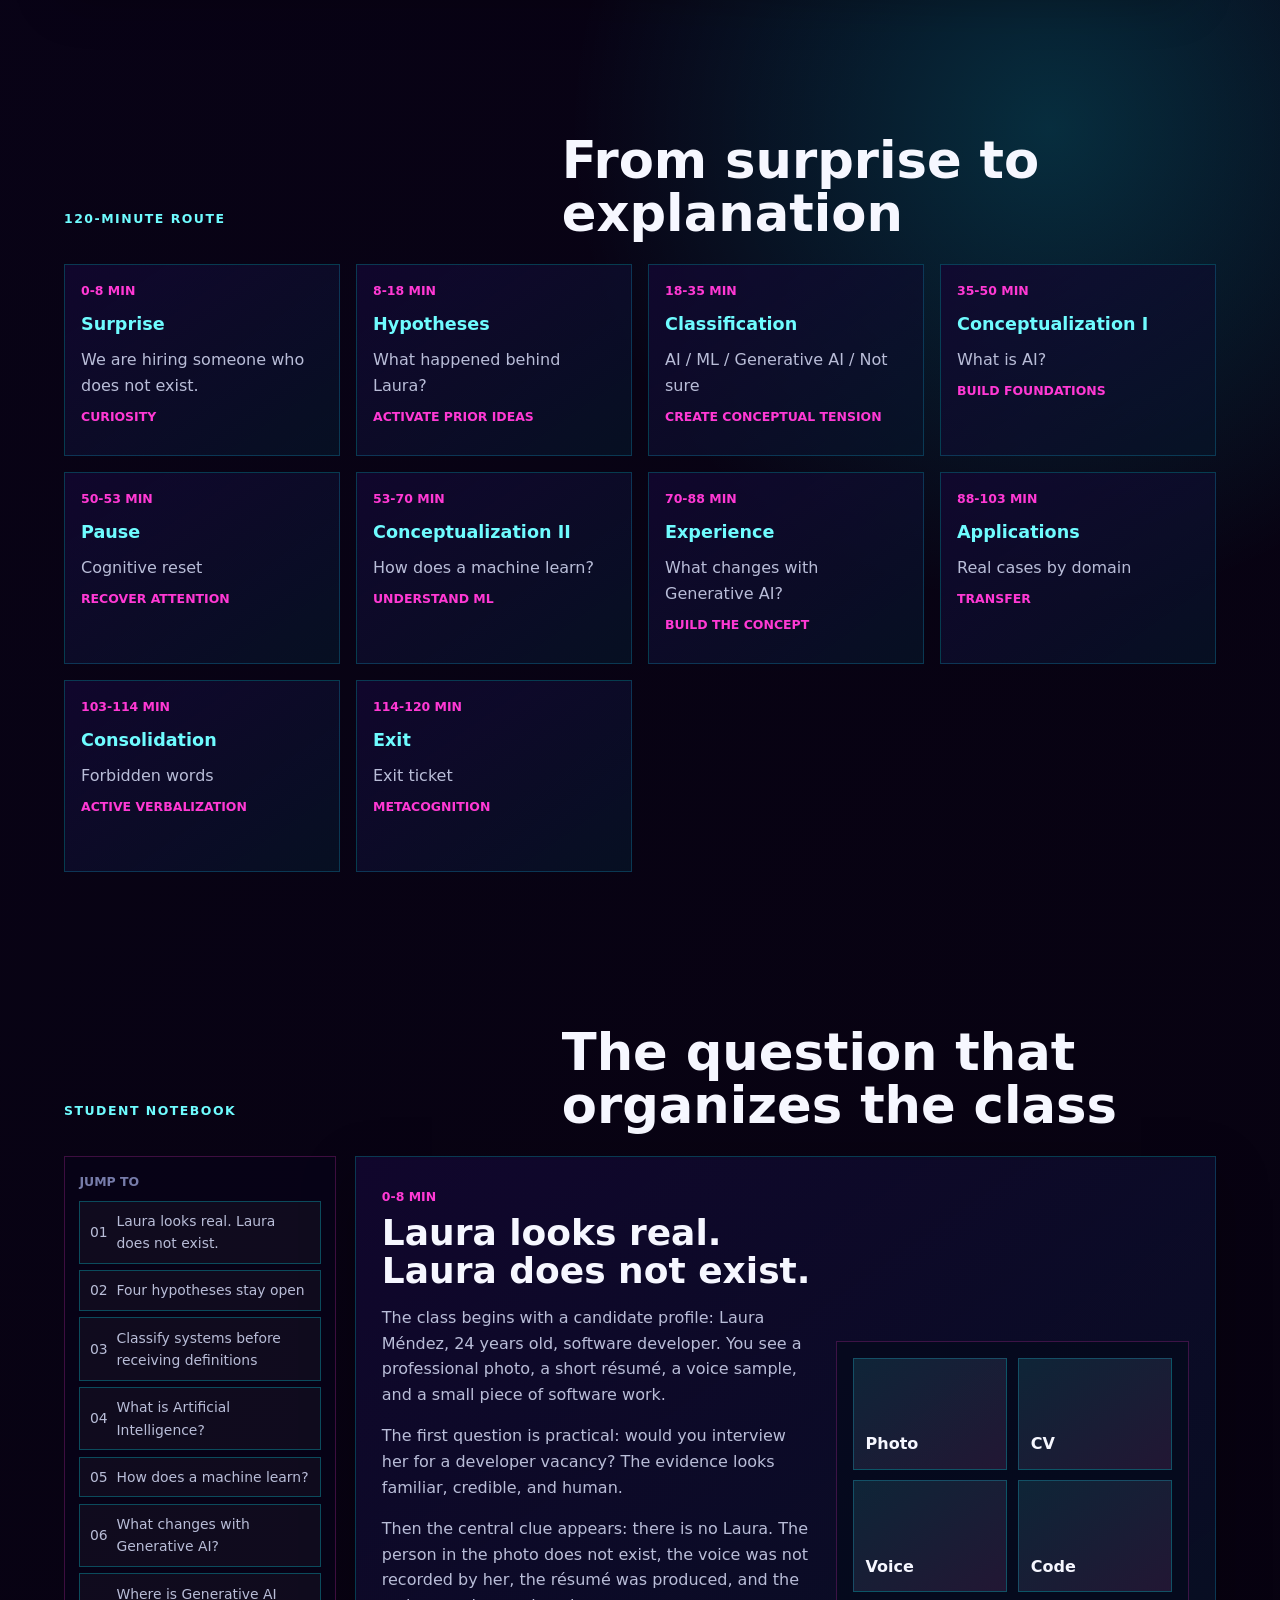
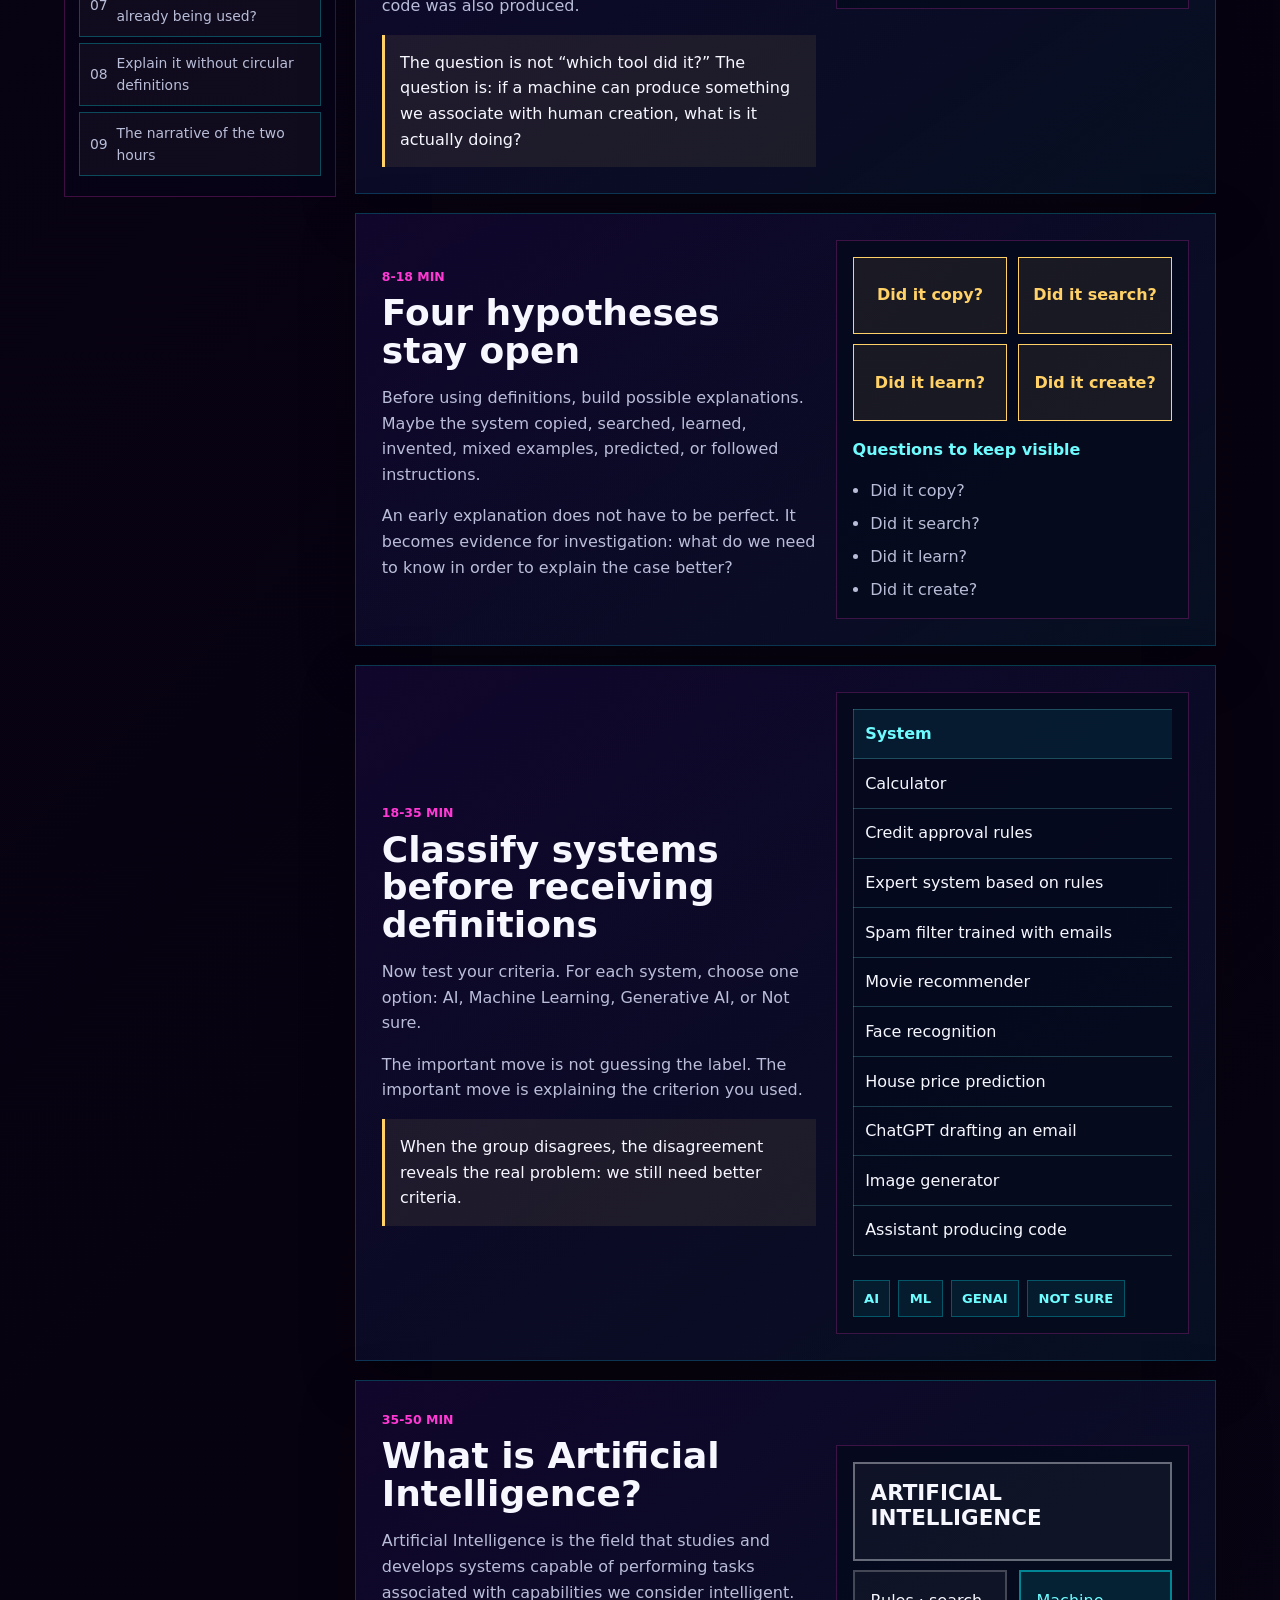
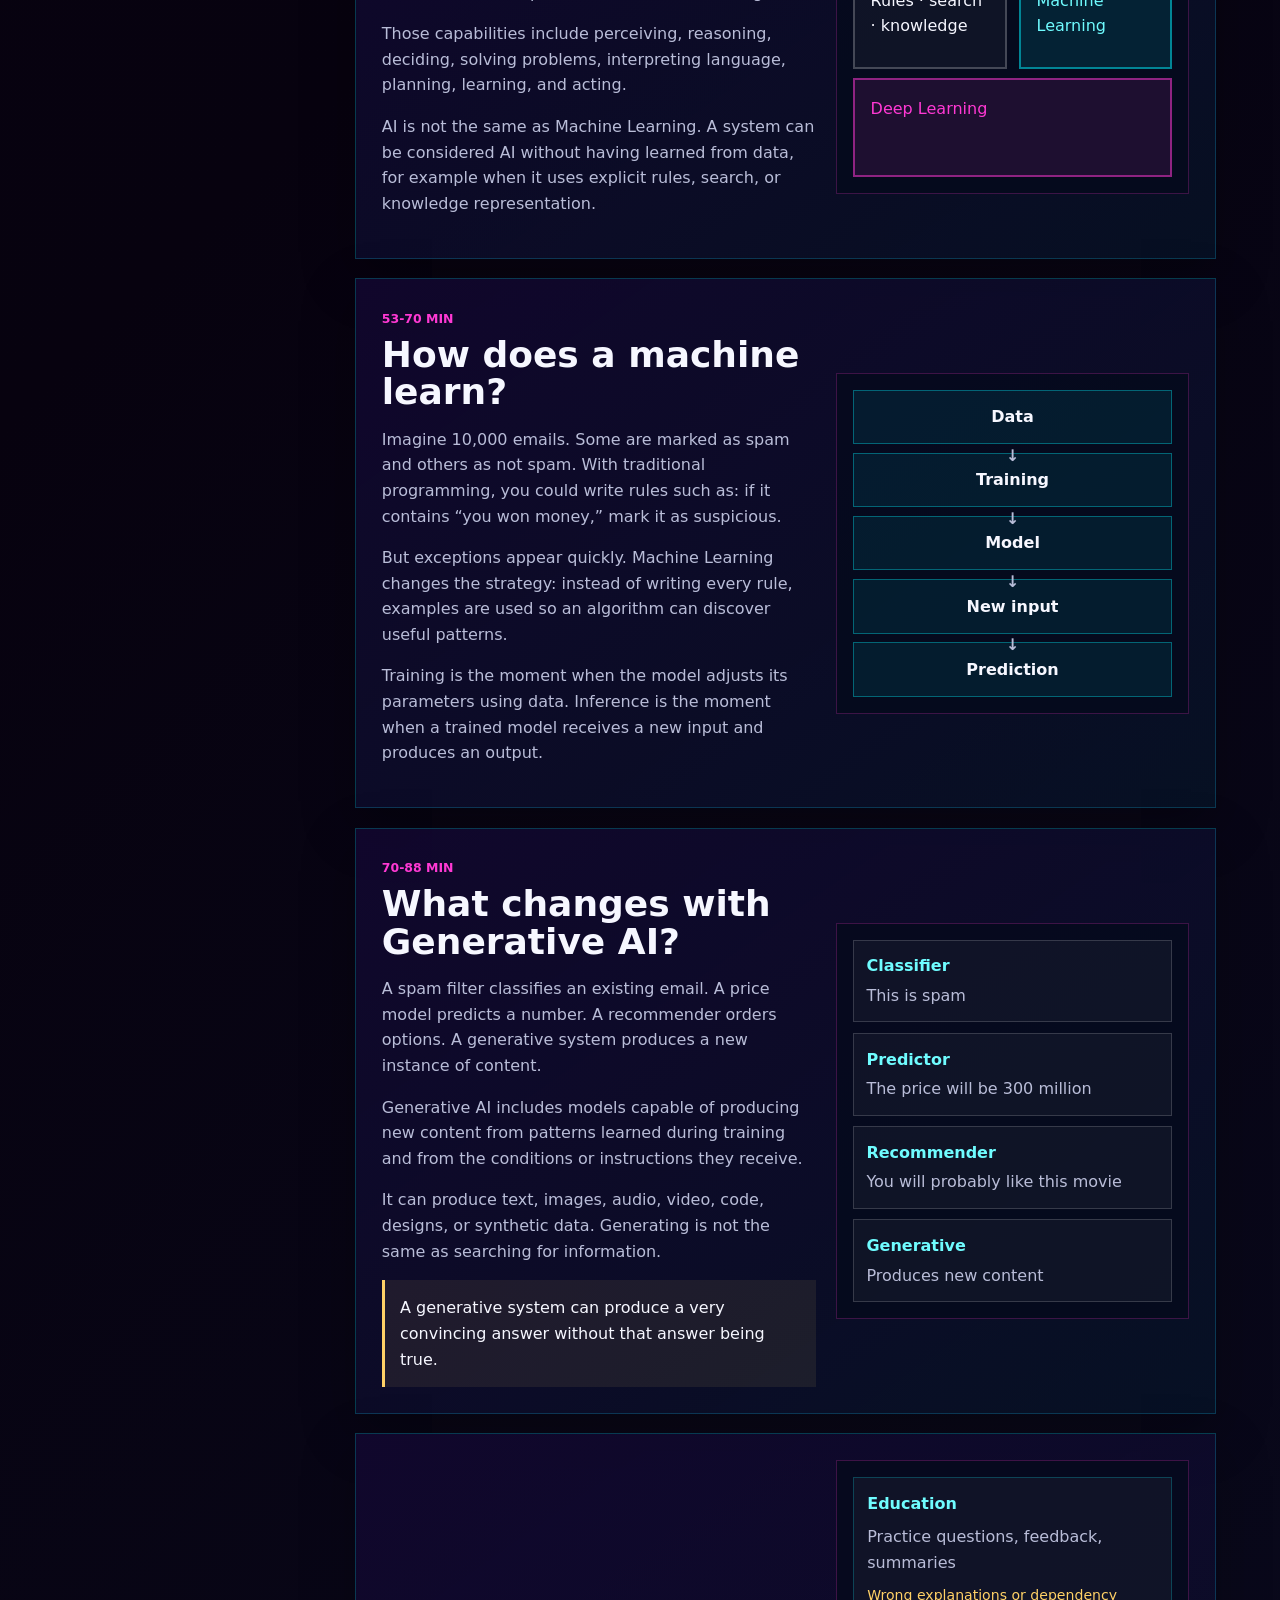
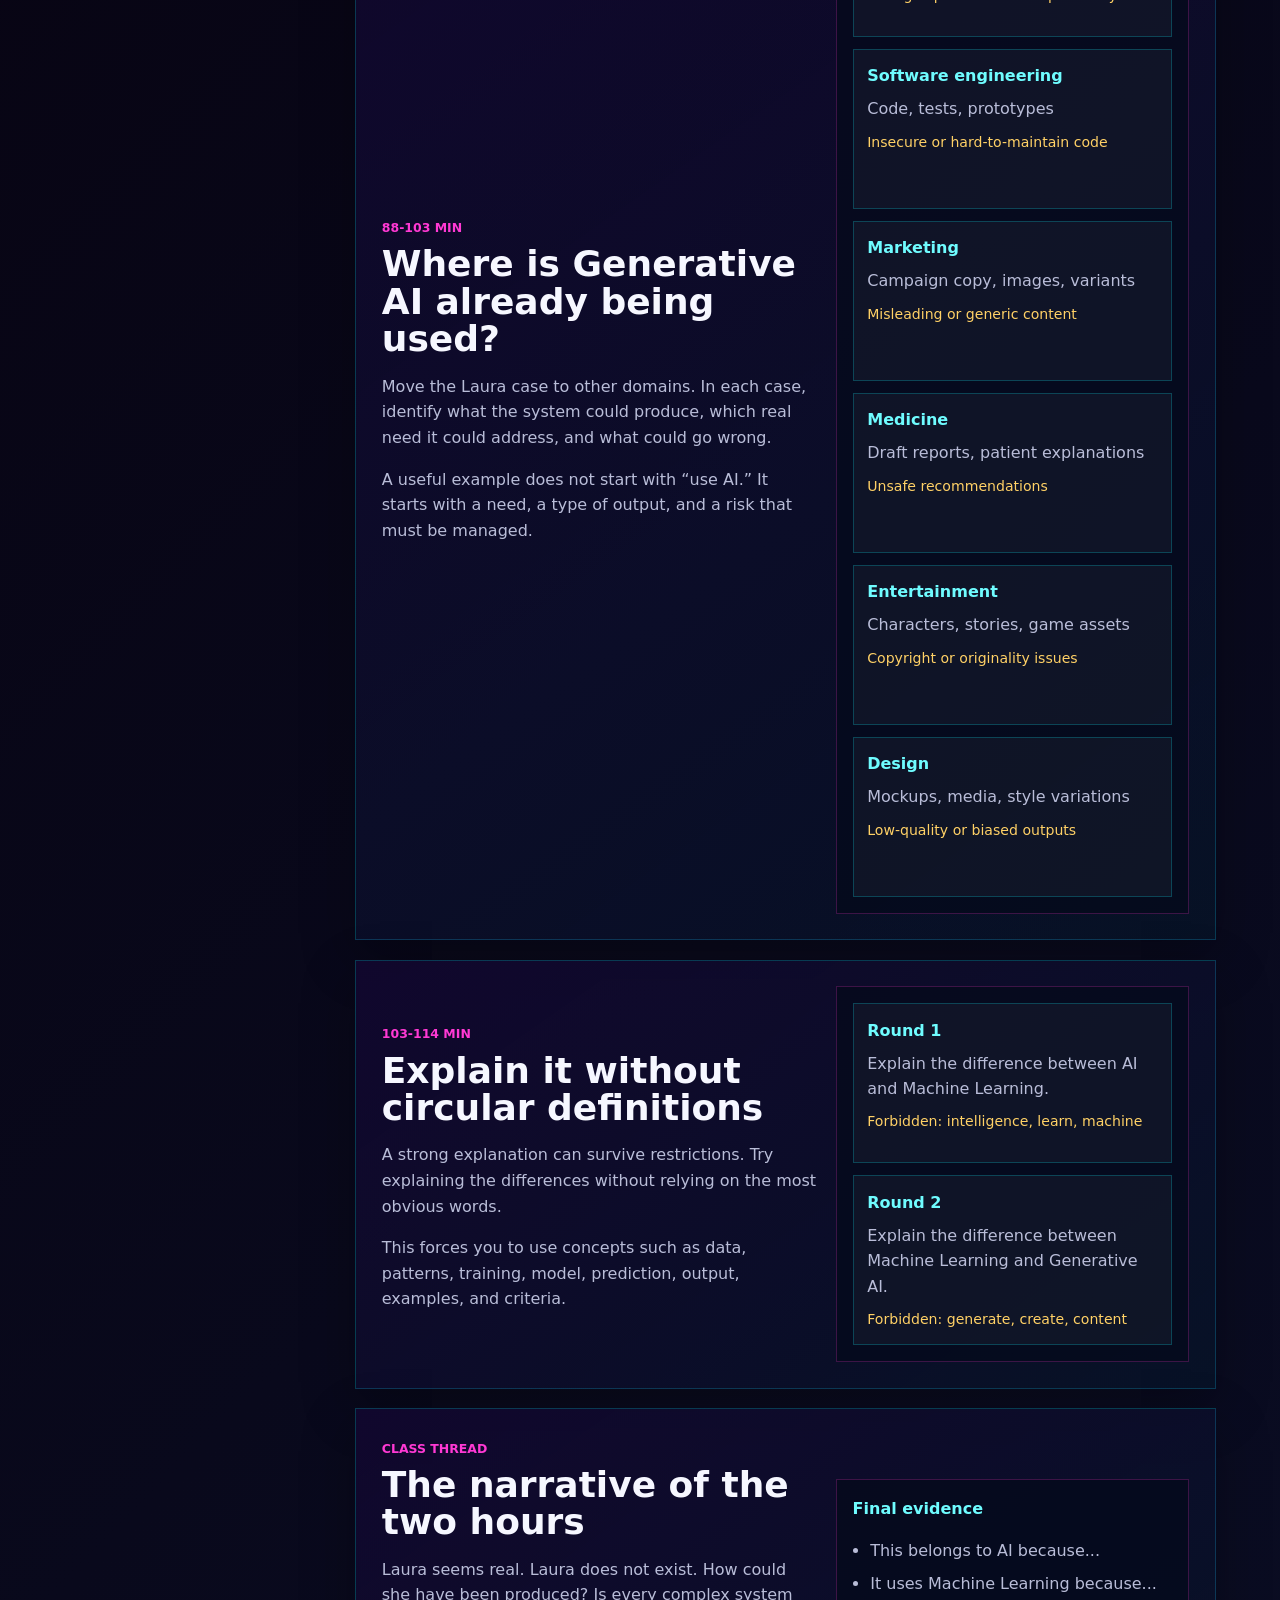
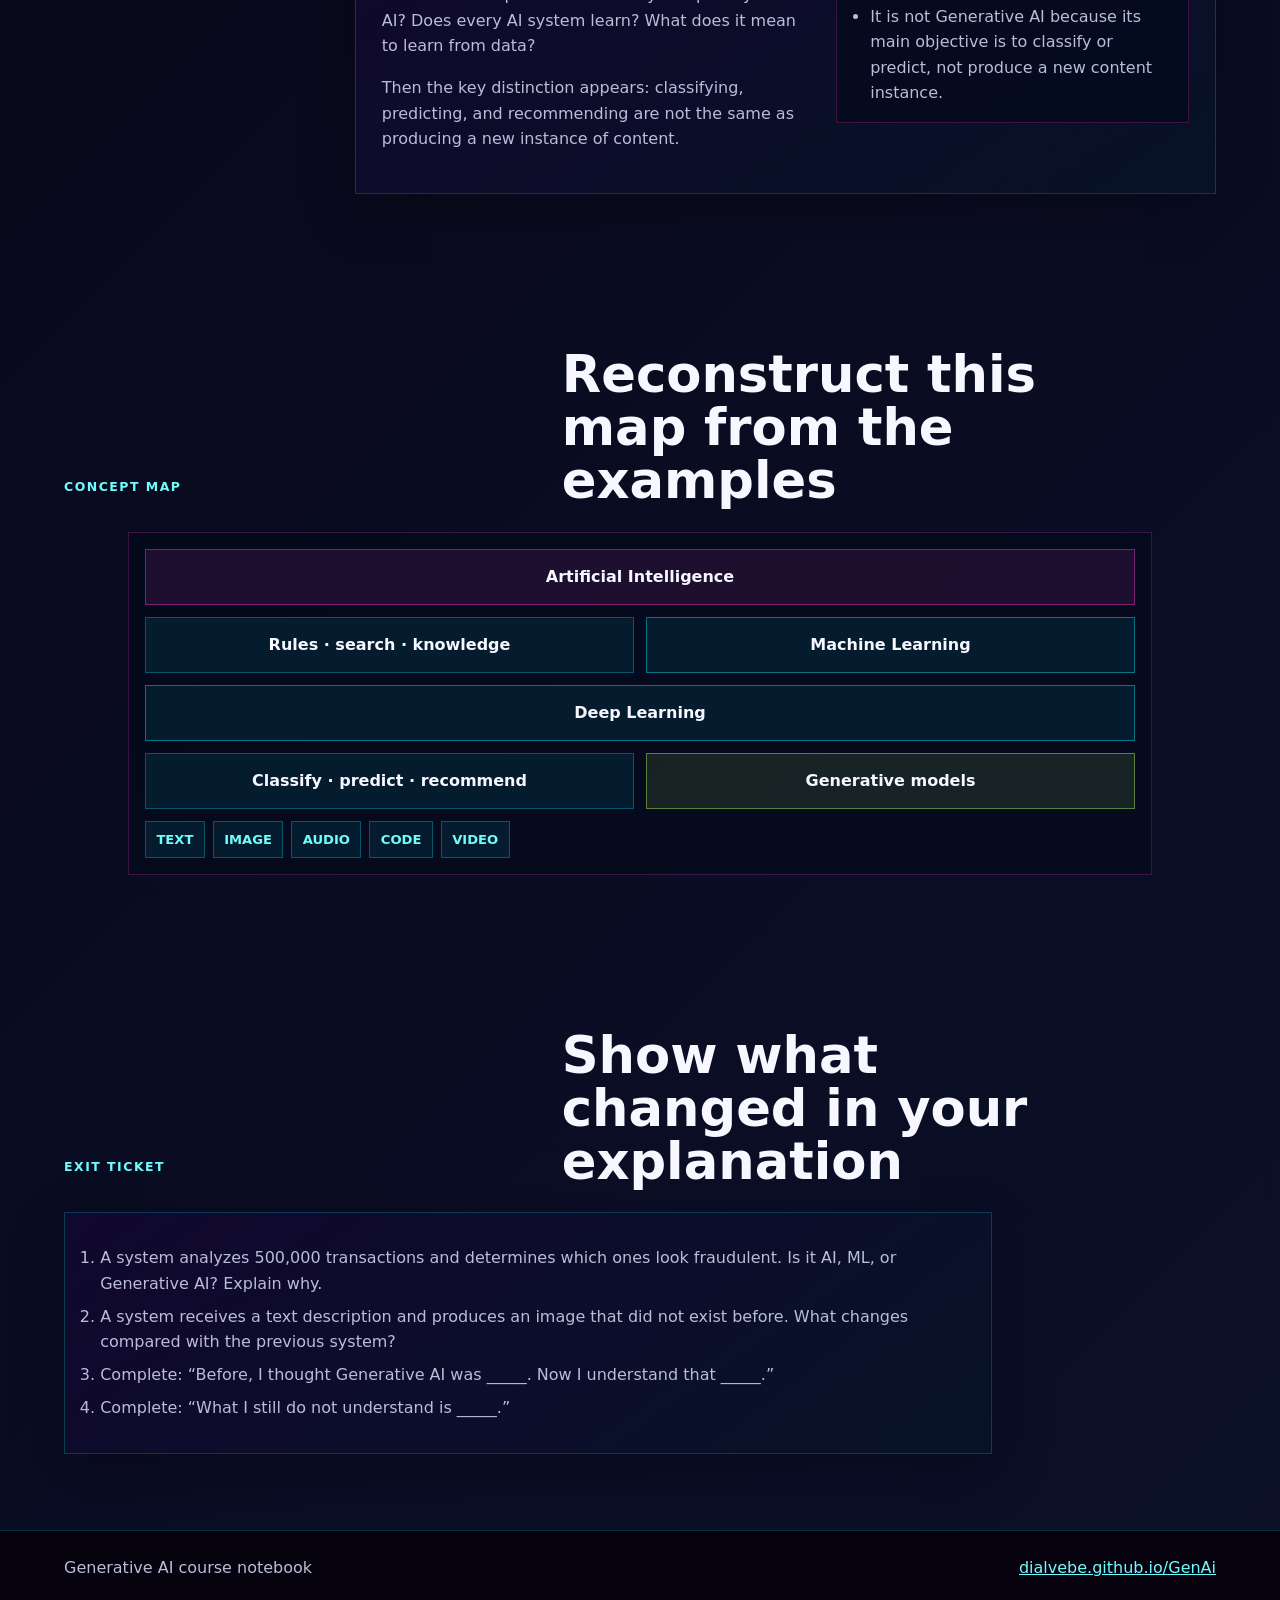
==== commit 7ca80602: "Refocus class 01 on generative AI creation case" ====
--- a/clases/clase-01/index.html
+++ b/clases/clase-01/index.html
@@ -5,11 +5,11 @@
     <meta name="viewport" content="width=device-width, initial-scale=1" />
     <meta
       name="description"
-      content="Class 01 notebook: basic concepts of Artificial Intelligence and Machine Learning."
+      content="Class 01 notebook: Artificial Intelligence, Machine Learning, and Generative AI through real applications."
     />
-    <title>Class 01 | AI and Machine Learning</title>
-    <link rel="stylesheet" href="../../styles.css?v=20260805-1" />
-    <link rel="stylesheet" href="clase-01.css?v=20260805-3" />
+    <title>Class 01 | What can a machine create?</title>
+    <link rel="stylesheet" href="../../styles.css?v=20260809-1" />
+    <link rel="stylesheet" href="clase-01.css?v=20260809-1" />
   </head>
   <body>
     <header class="site-header">
@@ -19,9 +19,9 @@
       </a>
       <nav class="top-nav" aria-label="Class navigation">
         <a href="../../" data-i18n="navHome">Home</a>
-        <a href="#concepts" data-i18n="navConcepts">Concepts</a>
-        <a href="#lab" data-i18n="navLab">Lab</a>
-        <a href="#check" data-i18n="navCheck">Check</a>
+        <a href="#route" data-i18n="navRoute">Route</a>
+        <a href="#notebook" data-i18n="navNotebook">Notebook</a>
+        <a href="#ticket" data-i18n="navTicket">Ticket</a>
       </nav>
       <div class="language-switch" role="group" aria-label="Language switch">
         <button class="lang-button is-active" type="button" data-lang="en">EN</button>
@@ -30,41 +30,60 @@
     </header>
 
     <main id="top" class="class-page">
-      <section class="class-hero">
+      <section class="class-hero creation-hero">
         <div class="class-hero-copy">
           <p class="eyebrow" data-i18n="classLabel">Class 01</p>
-          <h1 data-i18n="heroTitle">AI and Machine Learning</h1>
+          <h1 data-i18n="heroTitle">What does it mean for a machine to create?</h1>
           <p class="hero-text" data-i18n="heroText">
-            Learn how intelligent systems move from programmed rules to patterns adjusted from data.
+            Start with a person who seems real, test explanations, and build criteria for Artificial Intelligence, Machine Learning, and Generative AI.
           </p>
           <div class="hero-actions">
-            <a class="primary-action" href="#concepts" data-i18n="startClass">Start class</a>
-            <a class="secondary-action" href="#lab" data-i18n="openLab">Open lab</a>
+            <a class="primary-action" href="#laura" data-i18n="startCase">Meet Laura</a>
+            <a class="secondary-action" href="#concept-map" data-i18n="viewMap">View concept map</a>
           </div>
         </div>
-        <div class="neural-visual" aria-hidden="true">
-          <span>&nbsp;</span><span>&nbsp;</span><span>&nbsp;</span><span>&nbsp;</span><span>&nbsp;</span>
-          <span>&nbsp;</span><span>&nbsp;</span><span>&nbsp;</span><span>&nbsp;</span><span>&nbsp;</span>
+        <div class="candidate-hero-card" aria-label="Generated candidate case preview">
+          <div class="portrait-grid" aria-hidden="true">
+            <span>&nbsp;</span><span>&nbsp;</span><span>&nbsp;</span><span>&nbsp;</span>
+          </div>
+          <div>
+            <span class="scope-tag" data-i18n="candidateLabel">Opening case</span>
+            <strong data-i18n="candidateName">Laura Méndez</strong>
+            <p data-i18n="candidateRole">24 years old · Software developer</p>
+          </div>
+          <div class="signal-row">
+            <span data-i18n="signalPhoto">Photo</span>
+            <span data-i18n="signalCv">CV</span>
+            <span data-i18n="signalVoice">Voice</span>
+            <span data-i18n="signalCode">Code</span>
+          </div>
         </div>
       </section>
 
       <section class="class-intro" aria-labelledby="outcome-title">
         <div class="section-heading">
-          <p class="eyebrow" data-i18n="outcomeLabel">Learning outcome</p>
-          <h2 id="outcome-title" data-i18n="outcomeTitle">What you should be able to explain</h2>
+          <p class="eyebrow" data-i18n="outcomeLabel">Session goal</p>
+          <h2 id="outcome-title" data-i18n="outcomeTitle">Build criteria, not memorized labels</h2>
         </div>
-        <div class="learning-grid">
-          <article><strong data-i18n="outcome1Title">Field map</strong><p data-i18n="outcome1Text">Distinguish Artificial Intelligence, Machine Learning, and Deep Learning.</p></article>
-          <article><strong data-i18n="outcome2Title">Problem framing</strong><p data-i18n="outcome2Text">Recognize when a problem can be formulated as a learning problem.</p></article>
-          <article><strong data-i18n="outcome3Title">Data language</strong><p data-i18n="outcome3Text">Identify observations, features, labels, algorithms, models, training, and inference.</p></article>
-          <article><strong data-i18n="outcome4Title">Responsible use</strong><p data-i18n="outcome4Text">Explain why prediction supports decisions but does not replace human responsibility.</p></article>
+        <div class="competency-card">
+          <p data-i18n="competencyText">
+            Distinguish Artificial Intelligence, Machine Learning, and Generative AI by analyzing real systems and applications, explaining what characterizes each approach, and arguing why a solution belongs or does not belong to a category.
+          </p>
         </div>
       </section>
 
-      <section class="topics-shell class-shell" id="concepts" aria-labelledby="concepts-title">
+      <section class="class-shell" id="route" aria-labelledby="route-title">
         <div class="section-heading">
-          <p class="eyebrow" data-i18n="conceptsLabel">Concepts</p>
-          <h2 id="concepts-title" data-i18n="conceptsTitle">Foundations for learning systems</h2>
+          <p class="eyebrow" data-i18n="routeLabel">120-minute route</p>
+          <h2 id="route-title" data-i18n="routeTitle">From surprise to explanation</h2>
+        </div>
+        <div class="route-grid" id="routeGrid"></div>
+      </section>
+
+      <section class="topics-shell class-shell" id="notebook" aria-labelledby="notebook-title">
+        <div class="section-heading">
+          <p class="eyebrow" data-i18n="notebookLabel">Student notebook</p>
+          <h2 id="notebook-title" data-i18n="notebookTitle">The question that organizes the class</h2>
         </div>
 
         <div class="class-layout">
@@ -73,295 +92,49 @@
             <div id="classIndex"></div>
           </aside>
 
-          <div class="class-sections">
-            <article class="lesson-section" id="where-intelligence">
-              <div>
-                <span class="topic-number">01 / 10</span>
-                <h3 data-i18n="s1Title">Where is the intelligence?</h3>
-                <p data-i18n="s1Text1">An alarm set for 6:00 a.m. follows a fixed instruction. A traffic light that adapts to vehicle flow uses information from the environment. A system that estimates academic risk from historical records learns a pattern from data.</p>
-                <p data-i18n="s1Text2">In engineering, intelligence is evaluated through observable capabilities: perceiving information, representing a problem, reasoning about alternatives, learning from experience, making decisions, and acting toward an objective.</p>
-                <div class="callout" data-i18n="s1Callout">A system is not intelligent because it looks human. It is evaluated by the quality of its decisions within an objective and a context.</div>
-              </div>
-              <div class="diagram-panel perspective-diagram" aria-label="Four perspectives on AI">
-                <div class="center-node" data-i18n="dPerspectiveCenter">Intelligent system</div>
-                <div class="perspective-card cyan"><span>01</span><strong data-i18n="dPerspective1Title">Think like humans</strong><p data-i18n="dPerspective1Text">Model memory, reasoning, and learning.</p></div>
-                <div class="perspective-card pink"><span>02</span><strong data-i18n="dPerspective2Title">Think rationally</strong><p data-i18n="dPerspective2Text">Use logic to reach valid conclusions.</p></div>
-                <div class="perspective-card amber"><span>03</span><strong data-i18n="dPerspective3Title">Act like humans</strong><p data-i18n="dPerspective3Text">Produce behavior that is hard to distinguish from human behavior.</p></div>
-                <div class="perspective-card lime"><span>04</span><strong data-i18n="dPerspective4Title">Act rationally</strong><p data-i18n="dPerspective4Text">Choose actions that increase the chance of reaching a goal.</p></div>
-              </div>
-            </article>
+          <div class="class-sections" id="lessonSections"></div>
+        </div>
+      </section>
 
-            <article class="lesson-section" id="ai-definition">
-              <div>
-                <span class="topic-number">02 / 10</span>
-                <h3 data-i18n="s2Title">A practical definition of AI</h3>
-                <p data-i18n="s2Text1">An AI system is machine-based. It receives inputs, uses explicit or implicit objectives, infers how to produce outputs, and can influence physical or virtual environments through predictions, content, recommendations, or decisions.</p>
-                <p data-i18n="s2Text2">Automation is not automatically AI. A fixed macro can copy data without learning. AI appears when the system includes perception, reasoning, search, learning, or decision mechanisms beyond a rigid sequence of instructions.</p>
-              </div>
-              <div class="mini-grid">
-                <div><strong data-i18n="aiComp1Title">Inputs</strong><span data-i18n="aiComp1Text">Data, signals, images, text, measurements, or states.</span></div>
-                <div><strong data-i18n="aiComp2Title">Objectives</strong><span data-i18n="aiComp2Text">Criteria that orient behavior.</span></div>
-                <div><strong data-i18n="aiComp3Title">Inference</strong><span data-i18n="aiComp3Text">Transformation from input to estimate, class, recommendation, or action.</span></div>
-                <div><strong data-i18n="aiComp4Title">Influence</strong><span data-i18n="aiComp4Text">The output can guide a person or affect an environment.</span></div>
-              </div>
-            </article>
-
-            <article class="lesson-section" id="rules-patterns">
-              <div>
-                <span class="topic-number">03 / 10</span>
-                <h3 data-i18n="s3Title">Rules programmed vs. patterns learned</h3>
-                <p data-i18n="s3Text1">In traditional programming, the rule is written by the developer. In Machine Learning, examples, a task, and a performance measure are supplied so an algorithm can adjust a model.</p>
-                <p data-i18n="s3Text2">Code does not disappear. It collects data, prepares it, selects algorithms, trains models, calculates metrics, and integrates predictions into applications. What changes is the origin of the decision function.</p>
-              </div>
-              <div class="diagram-panel compare-diagram">
-                <div class="compare-side pink">
-                  <h4 data-i18n="dCompare1Title">Traditional programming</h4>
-                  <div class="flow-row"><span data-i18n="dCompareData">Data</span><span data-i18n="dCompareRules">Rules</span><span data-i18n="dCompareResult">Result</span></div>
-                  <p data-i18n="dCompare1Text">The programmer explicitly writes the logic.</p>
-                </div>
-                <div class="compare-side cyan">
-                  <h4 data-i18n="dCompare2Title">Machine Learning</h4>
-                  <div class="flow-row"><span data-i18n="dCompareExamples">Examples</span><span data-i18n="dCompareAlgorithm">Algorithm</span><span data-i18n="dCompareModel">Model</span></div>
-                  <p data-i18n="dCompare2Text">The algorithm adjusts a function from examples.</p>
-                </div>
-              </div>
-            </article>
-
-            <article class="lesson-section" id="field-map">
-              <div>
-                <span class="topic-number">04 / 10</span>
-                <h3 data-i18n="s4Title">AI, Machine Learning, and Deep Learning</h3>
-                <p data-i18n="s4Text1">Artificial Intelligence is the broad field. Machine Learning is a subfield focused on improving behavior through data or experience. Deep Learning is a family of Machine Learning methods based on neural networks with many layers.</p>
-                <p data-i18n="s4Text2">This hierarchy avoids three common mistakes: not all AI uses ML, not all ML uses deep networks, and not every practical problem needs a neural network.</p>
-              </div>
-              <div class="diagram-panel scope-map">
-                <div class="scope-card scope-ai">
-                  <span class="scope-tag" data-i18n="dMapScope1">Broad field</span>
-                  <strong data-i18n="dMapAI">Artificial Intelligence</strong>
-                  <p data-i18n="dMapAIText">Perceive, reason, plan, decide, and learn.</p>
-                </div>
-                <div class="scope-arrow" aria-hidden="true">↓</div>
-                <div class="scope-card scope-ml">
-                  <span class="scope-tag" data-i18n="dMapScope2">Subfield</span>
-                  <strong data-i18n="dMapML">Machine Learning</strong>
-                  <p data-i18n="dMapMLText">Models adjusted with data.</p>
-                </div>
-                <div class="scope-arrow" aria-hidden="true">↓</div>
-                <div class="scope-card scope-dl">
-                  <span class="scope-tag" data-i18n="dMapScope3">Family of methods</span>
-                  <strong data-i18n="dMapDL">Deep Learning</strong>
-                  <p data-i18n="dMapDLText">Neural networks with multiple layers.</p>
-                </div>
-              </div>
-            </article>
-
-            <article class="lesson-section" id="learning-definition">
-              <div>
-                <span class="topic-number">05 / 10</span>
-                <h3 data-i18n="s5Title">What does it mean for a machine to learn?</h3>
-                <p data-i18n="s5Text1">A program learns from experience when its performance on a task improves according to a defined measure. This forces three questions: what task should the system perform, what experience does it learn from, and how will improvement be measured?</p>
-                <p data-i18n="s5Text2">Learning does not mean understanding like a person. A model can capture a statistical regularity without knowing its cause.</p>
-              </div>
-              <div class="table-wrap">
-                <table>
-                  <thead><tr><th data-i18n="learnCol1">Element</th><th data-i18n="learnCol2">Question</th><th data-i18n="learnCol3">Academic example</th></tr></thead>
-                  <tbody>
-                    <tr><td data-i18n="taskLabel">Task</td><td data-i18n="taskQuestion">What should the system do?</td><td data-i18n="taskExample">Classify whether a student is at risk.</td></tr>
-                    <tr><td data-i18n="experienceLabel">Experience</td><td data-i18n="experienceQuestion">What information does it learn from?</td><td data-i18n="experienceExample">Historical attendance, grades, and final outcome.</td></tr>
-                    <tr><td data-i18n="performanceLabel">Performance</td><td data-i18n="performanceQuestion">How do we decide it improved?</td><td data-i18n="performanceExample">Recall, precision, and review of false alerts.</td></tr>
-                  </tbody>
-                </table>
-              </div>
-            </article>
-
-            <article class="lesson-section" id="data-language">
-              <div>
-                <span class="topic-number">06 / 10</span>
-                <h3 data-i18n="s6Title">The basic language of data</h3>
-                <p data-i18n="s6Text1">A dataset is a structured collection of examples. In a table, each row usually represents an observation and each column represents a variable.</p>
-                <p data-i18n="s6Text2">Features are the input variables used by the model. The label, objective, or target is the value to predict in supervised learning.</p>
-              </div>
-              <div class="diagram-panel dataset-diagram">
-                <table>
-                  <thead><tr><th>ID</th><th data-i18n="dDataAttendance">Attendance</th><th data-i18n="dDataTasks">Tasks</th><th data-i18n="dDataGrade">First grade</th><th data-i18n="dDataPassed">Passed</th></tr></thead>
-                  <tbody>
-                    <tr><td>E-01</td><td>95%</td><td>10</td><td>4.2</td><td data-i18n="yes">Yes</td></tr>
-                    <tr><td>E-02</td><td>60%</td><td>4</td><td>2.3</td><td data-i18n="no">No</td></tr>
-                    <tr><td>E-03</td><td>82%</td><td>8</td><td>3.5</td><td data-i18n="yes">Yes</td></tr>
-                  </tbody>
-                </table>
-                <div class="dataset-notes">
-                  <span data-i18n="dDataRow">Row = observation</span>
-                  <span data-i18n="dDataColumns">Columns = features</span>
-                  <span data-i18n="dDataTarget">Target = label</span>
-                </div>
-              </div>
-            </article>
-
-            <article class="lesson-section" id="learning-types">
-              <div>
-                <span class="topic-number">07 / 10</span>
-                <h3 data-i18n="s7Title">Three ways to learn</h3>
-                <p data-i18n="s7Text1">Machine Learning paradigms differ by the signal available to adjust behavior. Supervised learning has known answers, unsupervised learning searches for structure, and reinforcement learning uses accumulated consequences.</p>
-              </div>
-              <div class="learning-types">
-                <article><span data-i18n="dType1Signal">Data + label</span><strong data-i18n="dType1Title">Supervised</strong><p data-i18n="dType1Text">Learns from examples that include the correct answer.</p><em data-i18n="dType1Examples">Classification, regression</em></article>
-                <article><span data-i18n="dType2Signal">Only data</span><strong data-i18n="dType2Title">Unsupervised</strong><p data-i18n="dType2Text">Finds structure without a predefined answer.</p><em data-i18n="dType2Examples">Clustering, anomaly detection</em></article>
-                <article><span data-i18n="dType3Signal">Experience</span><strong data-i18n="dType3Title">Reinforcement</strong><p data-i18n="dType3Text">Acts, receives rewards or penalties, and learns a policy.</p><em data-i18n="dType3Examples">Agent, action, reward</em></article>
-              </div>
-            </article>
-
-            <article class="lesson-section" id="lifecycle">
-              <div>
-                <span class="topic-number">08 / 10</span>
-                <h3 data-i18n="s8Title">The life cycle of a model</h3>
-                <p data-i18n="s8Text1">A Machine Learning project does not start by selecting an algorithm. It starts by defining a decision and continues after the model is used.</p>
-                <p data-i18n="s8Text2">A valuable model is not simply the one with the highest number in a lab. It is the one that improves a real decision without creating unacceptable harm.</p>
-              </div>
-              <div class="lifecycle-strip">
-                <span data-i18n="life1">Problem</span><span data-i18n="life2">Data</span><span data-i18n="life3">Prepare</span><span data-i18n="life4">Train</span><span data-i18n="life5">Evaluate</span><span data-i18n="life6">Use</span><span data-i18n="life7">Monitor</span>
-              </div>
-            </article>
-
-            <article class="lesson-section" id="evaluation">
-              <div>
-                <span class="topic-number">09 / 10</span>
-                <h3 data-i18n="s9Title">Training, validation, testing, and metrics</h3>
-                <p data-i18n="s9Text1">Evaluating with the same data used for training gives an optimistic view. Training adjusts parameters, validation compares configurations, and testing estimates final performance once design decisions are closed.</p>
-                <p data-i18n="s9Text2">Metrics must match the impact of the decision. In academic risk, missing a real case can be more costly than creating an extra alert.</p>
-              </div>
-              <div class="metric-grid">
-                <div><strong>Accuracy</strong><span data-i18n="metricAccuracy">Overall proportion of correct predictions.</span></div>
-                <div><strong data-i18n="metricPrecisionTitle">Precision</strong><span data-i18n="metricPrecision">Of all alerts, how many were real?</span></div>
-                <div><strong>Recall</strong><span data-i18n="metricRecall">Of all real risk cases, how many were detected?</span></div>
-                <div><strong>MAE</strong><span data-i18n="metricMae">Average absolute error for numeric predictions.</span></div>
-              </div>
-            </article>
-
-            <article class="lesson-section" id="generalization">
-              <div>
-                <span class="topic-number">10 / 10</span>
-                <h3 data-i18n="s10Title">Generalization and responsible decisions</h3>
-                <p data-i18n="s10Text1">Generalizing means applying a learned pattern to new cases from the same problem. Underfitting is too simple, overfitting memorizes noise, and good fit captures the pattern that remains useful outside training data.</p>
-                <p data-i18n="s10Text2">A prediction is evidence for a decision, not an automatic sentence. Responsible use combines technical quality, human review, privacy, transparency, and institutional accountability.</p>
-              </div>
-              <div class="generalization-panel">
-                <div class="fit-card amber"><svg viewBox="0 0 220 120" aria-hidden="true"><path d="M8 75 C45 10 85 10 118 75 S185 140 212 58" /><line x1="10" y1="35" x2="210" y2="95" /></svg><strong data-i18n="fitUnder">Underfitting</strong><span data-i18n="fitUnderText">Too simple</span></div>
-                <div class="fit-card lime"><svg viewBox="0 0 220 120" aria-hidden="true"><path d="M8 75 C45 10 85 10 118 75 S185 140 212 58" /><path class="solid" d="M10 76 C45 18 88 18 120 76 S183 130 210 58" /></svg><strong data-i18n="fitGood">Good fit</strong><span data-i18n="fitGoodText">Captures the pattern</span></div>
-                <div class="fit-card pink"><svg viewBox="0 0 220 120" aria-hidden="true"><path d="M8 75 C45 10 85 10 118 75 S185 140 212 58" /><path class="solid wild" d="M10 76 C25 15 38 110 52 34 S83 80 100 30 S136 130 160 70 S190 10 210 92" /></svg><strong data-i18n="fitOver">Overfitting</strong><span data-i18n="fitOverText">Memorizes noise</span></div>
-              </div>
-            </article>
+      <section class="topics-shell class-shell" id="concept-map" aria-labelledby="map-title">
+        <div class="section-heading">
+          <p class="eyebrow" data-i18n="mapLabel">Concept map</p>
+          <h2 id="map-title" data-i18n="mapTitle">Reconstruct this map from the examples</h2>
+        </div>
+        <div class="diagram-panel concept-map">
+          <div class="map-node map-ai" data-i18n="mapAI">Artificial Intelligence</div>
+          <div class="map-split">
+            <div class="map-node map-rules" data-i18n="mapRules">Rules · search · knowledge</div>
+            <div class="map-node map-ml" data-i18n="mapML">Machine Learning</div>
+          </div>
+          <div class="map-node map-dl" data-i18n="mapDL">Deep Learning</div>
+          <div class="map-split">
+            <div class="map-node map-output" data-i18n="mapClassic">Classify · predict · recommend</div>
+            <div class="map-node map-gen" data-i18n="mapGen">Generative models</div>
+          </div>
+          <div class="content-row">
+            <span data-i18n="contentText">Text</span>
+            <span data-i18n="contentImage">Image</span>
+            <span data-i18n="contentAudio">Audio</span>
+            <span data-i18n="contentCode">Code</span>
+            <span data-i18n="contentVideo">Video</span>
           </div>
         </div>
       </section>
 
-      <section class="topics-shell class-shell" id="lab" aria-labelledby="lab-title">
+      <section class="topics-shell class-shell" id="ticket" aria-labelledby="ticket-title">
         <div class="section-heading">
-          <p class="eyebrow" data-i18n="labLabel">Mini lab</p>
-          <h2 id="lab-title" data-i18n="labTitle">From dataset to prediction</h2>
+          <p class="eyebrow" data-i18n="ticketLabel">Exit ticket</p>
+          <h2 id="ticket-title" data-i18n="ticketTitle">Show what changed in your explanation</h2>
         </div>
-        <div class="lab-grid">
-          <div>
-            <p data-i18n="labIntro">This artificial example shows the flow of a supervised classification task. It is useful for learning the vocabulary, but it is not evidence for a real academic decision.</p>
-            <ol>
-              <li data-i18n="labStep1">Create a small dataset.</li>
-              <li data-i18n="labStep2">Separate features and target.</li>
-              <li data-i18n="labStep3">Split training and test data.</li>
-              <li data-i18n="labStep4">Train a decision tree.</li>
-              <li data-i18n="labStep5">Evaluate and predict a new case.</li>
-            </ol>
-          </div>
-          <div class="code-card">
-            <pre data-lang-only="en"><code>import pandas as pd
-from sklearn.model_selection import train_test_split
-from sklearn.tree import DecisionTreeClassifier
-from sklearn.metrics import accuracy_score, confusion_matrix
-
-df = pd.DataFrame({
-    "attendance": [95, 60, 82, 55, 90, 72, 88, 64],
-    "tasks": [10, 4, 8, 5, 9, 6, 9, 5],
-    "first_grade": [4.2, 2.3, 3.5, 2.8, 4.0, 3.0, 3.9, 2.7],
-    "passed": [1, 0, 1, 0, 1, 0, 1, 0],
-})
-
-X = df[["attendance", "tasks", "first_grade"]]
-y = df["passed"]
-
-X_train, X_test, y_train, y_test = train_test_split(
-    X, y, test_size=0.25, random_state=42, stratify=y
-)
-
-model = DecisionTreeClassifier(max_depth=3, random_state=42)
-model.fit(X_train, y_train)
-
-predictions = model.predict(X_test)
-print("Accuracy:", accuracy_score(y_test, predictions))
-print(confusion_matrix(y_test, predictions))</code></pre>
-            <pre data-lang-only="es"><code>import pandas as pd
-from sklearn.model_selection import train_test_split
-from sklearn.tree import DecisionTreeClassifier
-from sklearn.metrics import accuracy_score, confusion_matrix
-
-df = pd.DataFrame({
-    "asistencia": [95, 60, 82, 55, 90, 72, 88, 64],
-    "tareas": [10, 4, 8, 5, 9, 6, 9, 5],
-    "primer_corte": [4.2, 2.3, 3.5, 2.8, 4.0, 3.0, 3.9, 2.7],
-    "aprobo": [1, 0, 1, 0, 1, 0, 1, 0],
-})
-
-X = df[["asistencia", "tareas", "primer_corte"]]
-y = df["aprobo"]
-
-X_train, X_test, y_train, y_test = train_test_split(
-    X, y, test_size=0.25, random_state=42, stratify=y
-)
-
-modelo = DecisionTreeClassifier(max_depth=3, random_state=42)
-modelo.fit(X_train, y_train)
-
-predicciones = modelo.predict(X_test)
-print("Accuracy:", accuracy_score(y_test, predicciones))
-print(confusion_matrix(y_test, predicciones))</code></pre>
-          </div>
-        </div>
-      </section>
-
-      <section class="topics-shell class-shell" id="check" aria-labelledby="check-title">
-        <div class="section-heading">
-          <p class="eyebrow" data-i18n="checkLabel">Study check</p>
-          <h2 id="check-title" data-i18n="checkTitle">Apply the concepts</h2>
-        </div>
-        <div class="check-card">
-          <p data-i18n="checkCase">A company wants to reduce server failures. It has temperature, CPU use, memory use, disk errors, and records indicating whether a failure occurred during the next 24 hours.</p>
+        <div class="check-card ticket-card">
           <ol>
-            <li data-i18n="q1">What is the observation unit?</li>
-            <li data-i18n="q2">Which variables are features?</li>
-            <li data-i18n="q3">What is the label?</li>
-            <li data-i18n="q4">Is this supervised, unsupervised, or reinforcement learning?</li>
-            <li data-i18n="q5">Is the output classification or regression?</li>
-            <li data-i18n="q6">What information could create data leakage?</li>
-            <li data-i18n="q7">Which error would be more costly: a false alarm or missing a real failure?</li>
-            <li data-i18n="q8">How could the prediction be used without becoming an automatic decision?</li>
+            <li data-i18n="ticket1">A system analyzes 500,000 transactions and determines which ones look fraudulent. Is it AI, ML, or Generative AI? Explain why.</li>
+            <li data-i18n="ticket2">A system receives a text description and produces an image that did not exist before. What changes compared with the previous system?</li>
+            <li data-i18n="ticket3">Complete: “Before, I thought Generative AI was _____. Now I understand that _____.”</li>
+            <li data-i18n="ticket4">Complete: “What I still do not understand is _____.”</li>
           </ol>
         </div>
-      </section>
-
-      <section class="topics-shell class-shell references" aria-labelledby="references-title">
-        <div class="section-heading">
-          <p class="eyebrow" data-i18n="referencesLabel">References</p>
-          <h2 id="references-title" data-i18n="referencesTitle">Recommended sources</h2>
-        </div>
-        <ul>
-          <li>Bishop, C. M., & Bishop, H. (2024). <em>Deep Learning: Foundations and Concepts</em>. Springer.</li>
-          <li>Géron, A. (2022). <em>Hands-On Machine Learning with Scikit-Learn, Keras, and TensorFlow</em>. O'Reilly Media.</li>
-          <li>Google for Developers. <em>Machine Learning Crash Course</em>.</li>
-          <li>Mitchell, T. M. (1997). <em>Machine Learning</em>. McGraw-Hill.</li>
-          <li>Murphy, K. P. (2022). <em>Probabilistic Machine Learning: An Introduction</em>. MIT Press.</li>
-          <li>NIST. (2023). <em>Artificial Intelligence Risk Management Framework 1.0</em>.</li>
-          <li>OECD. (2024). <em>Explanatory memorandum on the updated OECD definition of an AI system</em>.</li>
-          <li>Russell, S., & Norvig, P. (2021). <em>Artificial Intelligence: A Modern Approach</em>. Pearson.</li>
-          <li>UNESCO. (2021). <em>Recommendation on the Ethics of Artificial Intelligence</em>.</li>
-        </ul>
       </section>
     </main>
 
@@ -370,6 +143,6 @@
       <a href="../../">dialvebe.github.io/GenAi</a>
     </footer>
 
-    <script src="clase-01.js?v=20260805-3"></script>
+    <script src="clase-01.js?v=20260809-1"></script>
   </body>
 </html>
--- a/clases/clase-01/clase-01.css
+++ b/clases/clase-01/clase-01.css
@@ -12,7 +12,7 @@
 }
 
 .class-hero h1 {
-  max-width: 12ch;
+  max-width: 13ch;
 }
 
 .class-hero-copy {
@@ -81,6 +81,131 @@
   padding: clamp(3rem, 6vw, 6rem) clamp(1rem, 5vw, 5rem);
 }
 
+.creation-hero {
+  grid-template-columns: minmax(0, 0.95fr) minmax(18rem, 0.75fr);
+}
+
+.candidate-hero-card {
+  display: grid;
+  gap: 1rem;
+  min-height: clamp(21rem, 44vw, 34rem);
+  align-content: end;
+  padding: clamp(1rem, 3vw, 1.4rem);
+  border: 1px solid rgba(0, 240, 255, 0.24);
+  background:
+    linear-gradient(145deg, rgba(0, 240, 255, 0.1), rgba(255, 57, 212, 0.08)),
+    rgba(5, 10, 28, 0.78);
+  box-shadow: var(--shadow), inset 0 0 60px rgba(0, 240, 255, 0.12);
+  clip-path: polygon(8% 0, 100% 0, 100% 90%, 88% 100%, 0 100%, 0 12%);
+}
+
+.candidate-hero-card strong {
+  display: block;
+  color: var(--text);
+  font-size: clamp(2rem, 5vw, 4rem);
+  line-height: 1;
+}
+
+.candidate-hero-card p {
+  margin: 0.5rem 0 0;
+  color: var(--muted);
+}
+
+.portrait-grid {
+  display: grid;
+  grid-template-columns: repeat(2, minmax(0, 1fr));
+  gap: 0.7rem;
+  align-self: stretch;
+}
+
+.portrait-grid span {
+  min-height: 5.5rem;
+  border: 1px solid rgba(111, 252, 255, 0.26);
+  font-size: 0;
+  background:
+    radial-gradient(circle at 50% 34%, rgba(246, 247, 255, 0.78) 0 12%, transparent 13%),
+    radial-gradient(circle at 50% 94%, rgba(0, 240, 255, 0.22) 0 34%, transparent 35%),
+    rgba(255, 255, 255, 0.04);
+}
+
+.portrait-grid span:nth-child(2),
+.portrait-grid span:nth-child(3) {
+  background:
+    linear-gradient(135deg, rgba(255, 57, 212, 0.12), rgba(0, 240, 255, 0.08)),
+    rgba(255, 255, 255, 0.04);
+}
+
+.signal-row,
+.content-row,
+.choice-row,
+.label-row {
+  display: flex;
+  flex-wrap: wrap;
+  gap: 0.5rem;
+}
+
+.signal-row span,
+.content-row span,
+.choice-row span {
+  padding: 0.45rem 0.65rem;
+  border: 1px solid rgba(0, 240, 255, 0.28);
+  color: var(--cyan-2);
+  font-size: 0.82rem;
+  font-weight: 900;
+  text-transform: uppercase;
+  background: rgba(0, 240, 255, 0.08);
+}
+
+.competency-card {
+  max-width: 70rem;
+  padding: clamp(1rem, 3vw, 1.4rem);
+  border: 1px solid rgba(255, 57, 212, 0.24);
+  color: var(--text);
+  font-size: clamp(1.05rem, 2vw, 1.35rem);
+  background: linear-gradient(145deg, rgba(18, 7, 48, 0.86), rgba(6, 20, 40, 0.72));
+  box-shadow: 0 18px 50px rgba(0, 0, 0, 0.28);
+}
+
+.competency-card p {
+  margin: 0;
+}
+
+.route-grid {
+  display: grid;
+  grid-template-columns: repeat(auto-fit, minmax(min(100%, 15rem), 1fr));
+  gap: 1rem;
+}
+
+.route-grid article {
+  min-height: 12rem;
+  display: grid;
+  align-content: start;
+  gap: 0.55rem;
+  padding: 1rem;
+  border: 1px solid rgba(0, 240, 255, 0.2);
+  background: linear-gradient(145deg, rgba(18, 7, 48, 0.86), rgba(6, 20, 40, 0.72));
+}
+
+.route-grid span,
+.route-grid em,
+.topic-number {
+  color: var(--pink);
+  font-size: 0.78rem;
+  font-weight: 900;
+  font-style: normal;
+  text-transform: uppercase;
+}
+
+.route-grid strong {
+  color: var(--cyan-2);
+  font-size: 1.1rem;
+}
+
+.route-grid p {
+  margin: 0;
+  color: var(--muted);
+}
+
 .learning-grid,
 .mini-grid,
 .metric-grid {
@@ -100,6 +225,10 @@
   box-shadow: 0 18px 50px rgba(0, 0, 0, 0.28);
 }
 
+.story-section {
+  align-items: start;
+}
+
 .learning-grid article,
 .mini-grid div,
 .metric-grid div,
@@ -171,6 +300,65 @@
   background: rgba(5, 10, 28, 0.78);
 }
 
+.story-panel {
+  display: grid;
+  gap: 1rem;
+}
+
+.panel-title {
+  color: var(--cyan-2);
+}
+
+.story-panel ul {
+  margin: 0;
+  padding-left: 1.1rem;
+  color: var(--muted);
+}
+
+.story-panel li + li {
+  margin-top: 0.45rem;
+}
+
+.artifact-stack {
+  display: grid;
+  grid-template-columns: repeat(2, minmax(0, 1fr));
+  gap: 0.65rem;
+}
+
+.artifact-stack div {
+  min-height: 7rem;
+  display: grid;
+  place-items: end start;
+  padding: 0.75rem;
+  border: 1px solid rgba(0, 240, 255, 0.24);
+  background:
+    linear-gradient(145deg, rgba(0, 240, 255, 0.08), rgba(255, 57, 212, 0.08)),
+    rgba(255, 255, 255, 0.04);
+}
+
+.artifact-stack span {
+  color: var(--text);
+  font-weight: 900;
+}
+
+.question-grid {
+  display: grid;
+  grid-template-columns: repeat(2, minmax(0, 1fr));
+  gap: 0.65rem;
+}
+
+.question-grid span {
+  min-height: 4.8rem;
+  display: grid;
+  place-items: center;
+  padding: 0.8rem;
+  border: 1px solid currentColor;
+  color: var(--amber);
+  font-weight: 900;
+  text-align: center;
+  background: rgba(255, 209, 102, 0.08);
+}
+
 .perspective-diagram {
   display: grid;
   grid-template-columns: 1fr 1fr;
@@ -329,6 +517,144 @@
   color: var(--text);
 }
 
+.table-wrap table {
+  min-width: 38rem;
+}
+
+.choice-row {
+  margin-top: 0.5rem;
+}
+
+.pipeline {
+  display: grid;
+  gap: 0.55rem;
+}
+
+.pipeline span {
+  position: relative;
+  min-height: 3.4rem;
+  display: grid;
+  place-items: center;
+  padding: 0.65rem;
+  border: 1px solid rgba(0, 240, 255, 0.34);
+  color: var(--text);
+  font-weight: 900;
+  background: rgba(0, 240, 255, 0.08);
+}
+
+.pipeline span + span::before {
+  position: absolute;
+  top: -0.7rem;
+  left: 50%;
+  content: "↓";
+  color: var(--muted);
+  transform: translateX(-50%);
+}
+
+.compare-list {
+  display: grid;
+  gap: 0.65rem;
+}
+
+.compare-list div {
+  display: grid;
+  gap: 0.25rem;
+  padding: 0.8rem;
+  border: 1px solid rgba(255, 255, 255, 0.16);
+  background: rgba(255, 255, 255, 0.04);
+}
+
+.compare-list strong {
+  color: var(--cyan-2);
+}
+
+.compare-list span {
+  color: var(--muted);
+}
+
+.activity-cards {
+  display: grid;
+  grid-template-columns: repeat(auto-fit, minmax(min(100%, 12rem), 1fr));
+  gap: 0.75rem;
+}
+
+.activity-cards article {
+  min-height: 10rem;
+  padding: 0.85rem;
+  border: 1px solid rgba(0, 240, 255, 0.22);
+  background: rgba(255, 255, 255, 0.04);
+}
+
+.activity-cards strong {
+  display: block;
+  color: var(--cyan-2);
+  margin-bottom: 0.45rem;
+}
+
+.activity-cards p,
+.activity-cards span {
+  display: block;
+  margin: 0;
+  color: var(--muted);
+}
+
+.activity-cards span {
+  margin-top: 0.55rem;
+  color: var(--amber);
+  font-size: 0.88rem;
+}
+
+.label-row {
+  color: var(--soft);
+  font-size: 0.76rem;
+  font-weight: 900;
+  text-transform: uppercase;
+}
+
+.concept-map {
+  display: grid;
+  gap: 0.75rem;
+  max-width: 64rem;
+  margin-inline: auto;
+}
+
+.map-node {
+  min-height: 3.5rem;
+  display: grid;
+  place-items: center;
+  padding: 0.75rem;
+  border: 1px solid rgba(0, 240, 255, 0.28);
+  color: var(--text);
+  font-weight: 900;
+  text-align: center;
+  background: rgba(0, 240, 255, 0.08);
+}
+
+.map-split {
+  display: grid;
+  grid-template-columns: repeat(2, minmax(0, 1fr));
+  gap: 0.75rem;
+}
+
+.map-ai {
+  border-color: rgba(255, 57, 212, 0.42);
+  background: rgba(255, 57, 212, 0.1);
+}
+
+.map-ml,
+.map-dl {
+  border-color: rgba(0, 240, 255, 0.42);
+}
+
+.map-gen {
+  border-color: rgba(185, 255, 99, 0.42);
+  background: rgba(185, 255, 99, 0.1);
+}
+
+.ticket-card {
+  max-width: 72rem;
+}
+
 th,
 td {
   padding: 0.72rem;
@@ -521,7 +847,8 @@
     padding-top: 2.2rem;
   }
 
-  .neural-visual {
+  .neural-visual,
+  .candidate-hero-card {
     order: -1;
   }
 
@@ -553,12 +880,15 @@
   .perspective-diagram,
   .learning-types,
   .generalization-panel,
-  .dataset-notes {
+  .dataset-notes,
+  .map-split,
+  .artifact-stack,
+  .question-grid {
     grid-template-columns: 1fr;
   }
 
   .class-hero h1 {
-    font-size: 2.58rem;
+    font-size: 2.38rem;
   }
 
   .neural-visual {
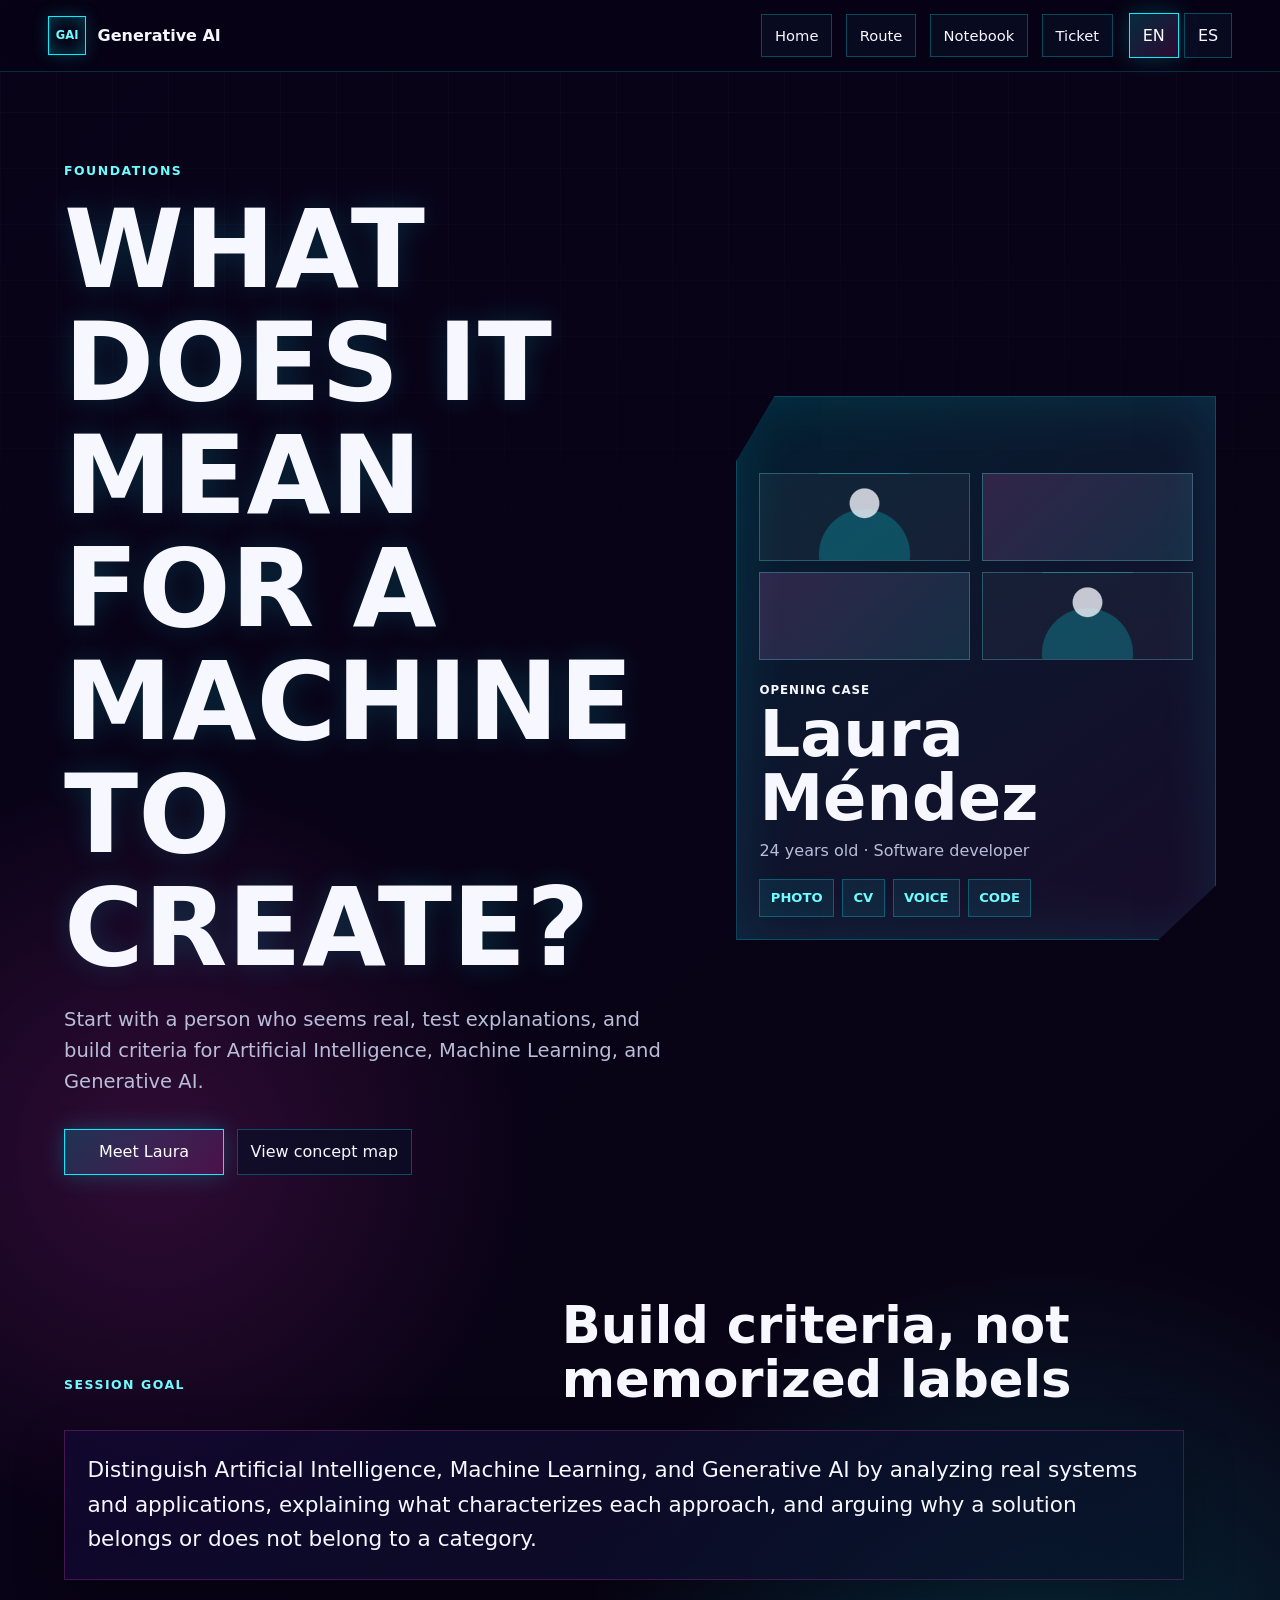
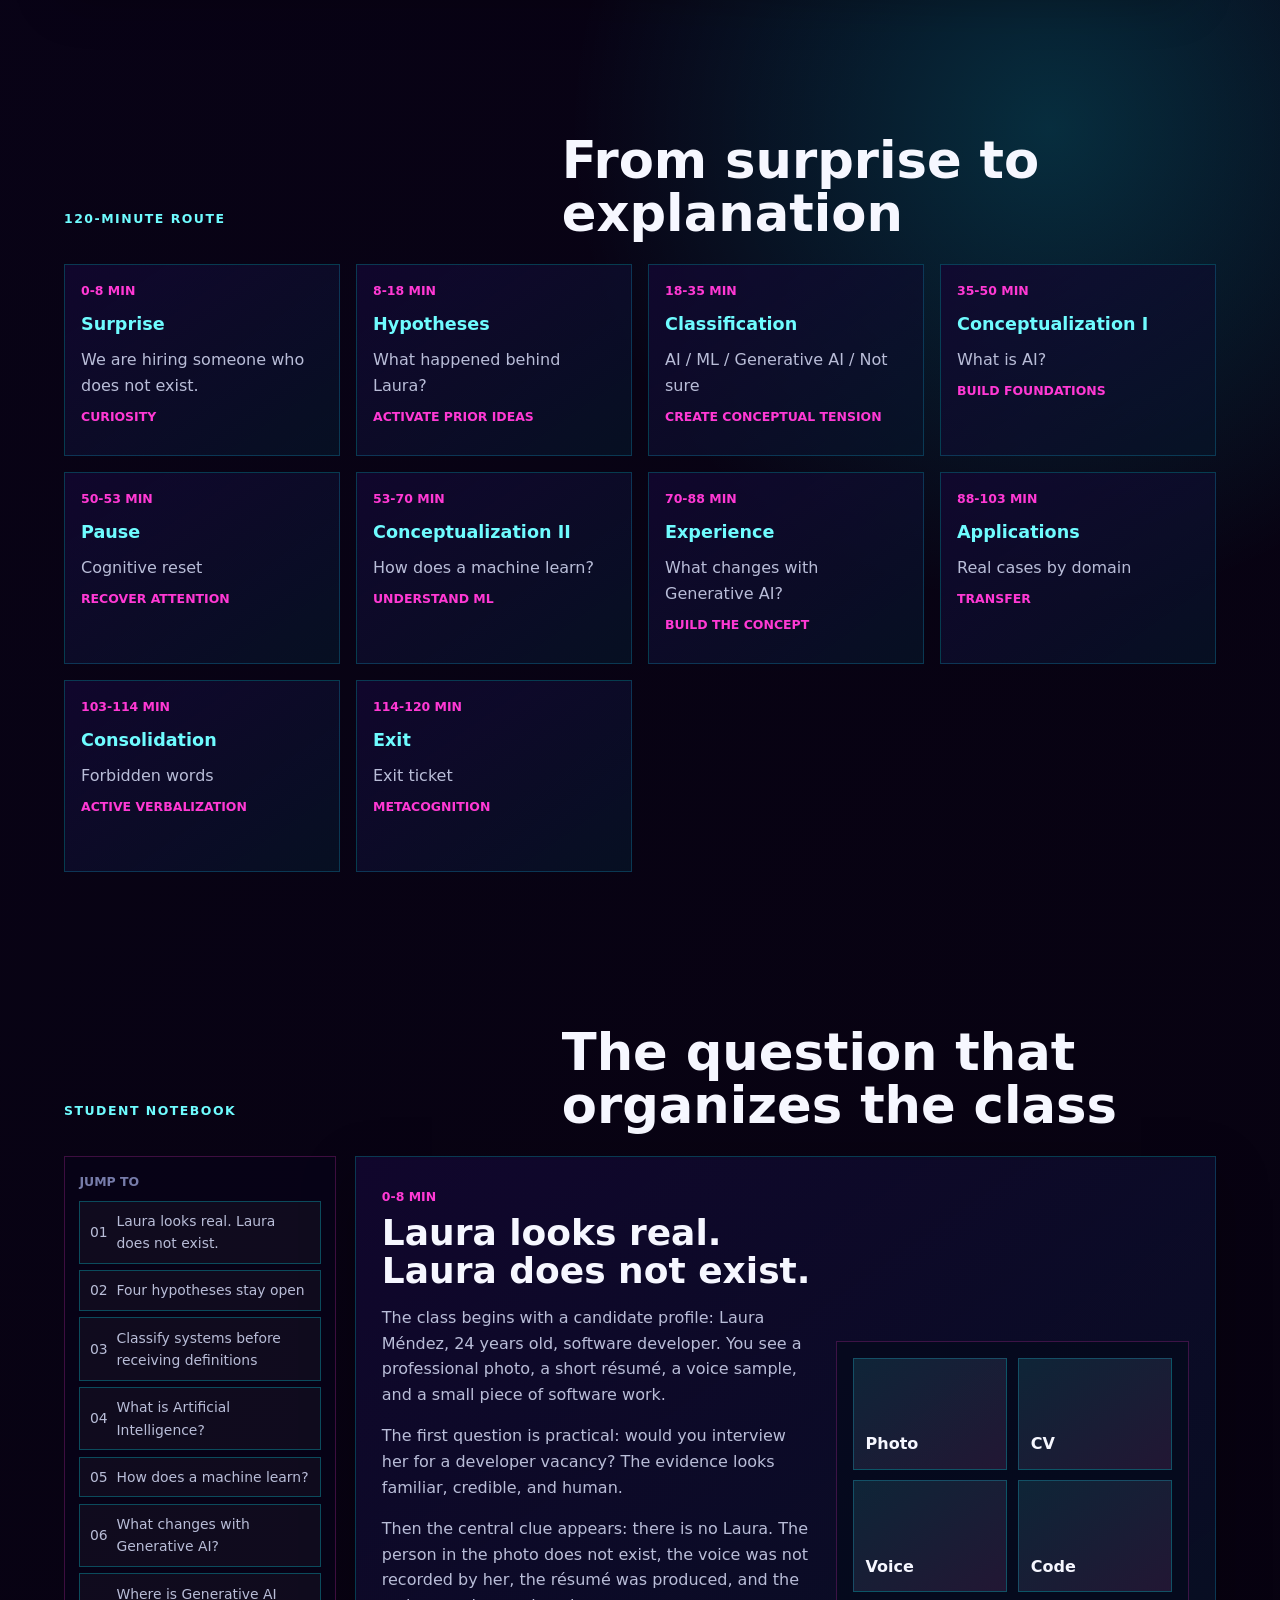
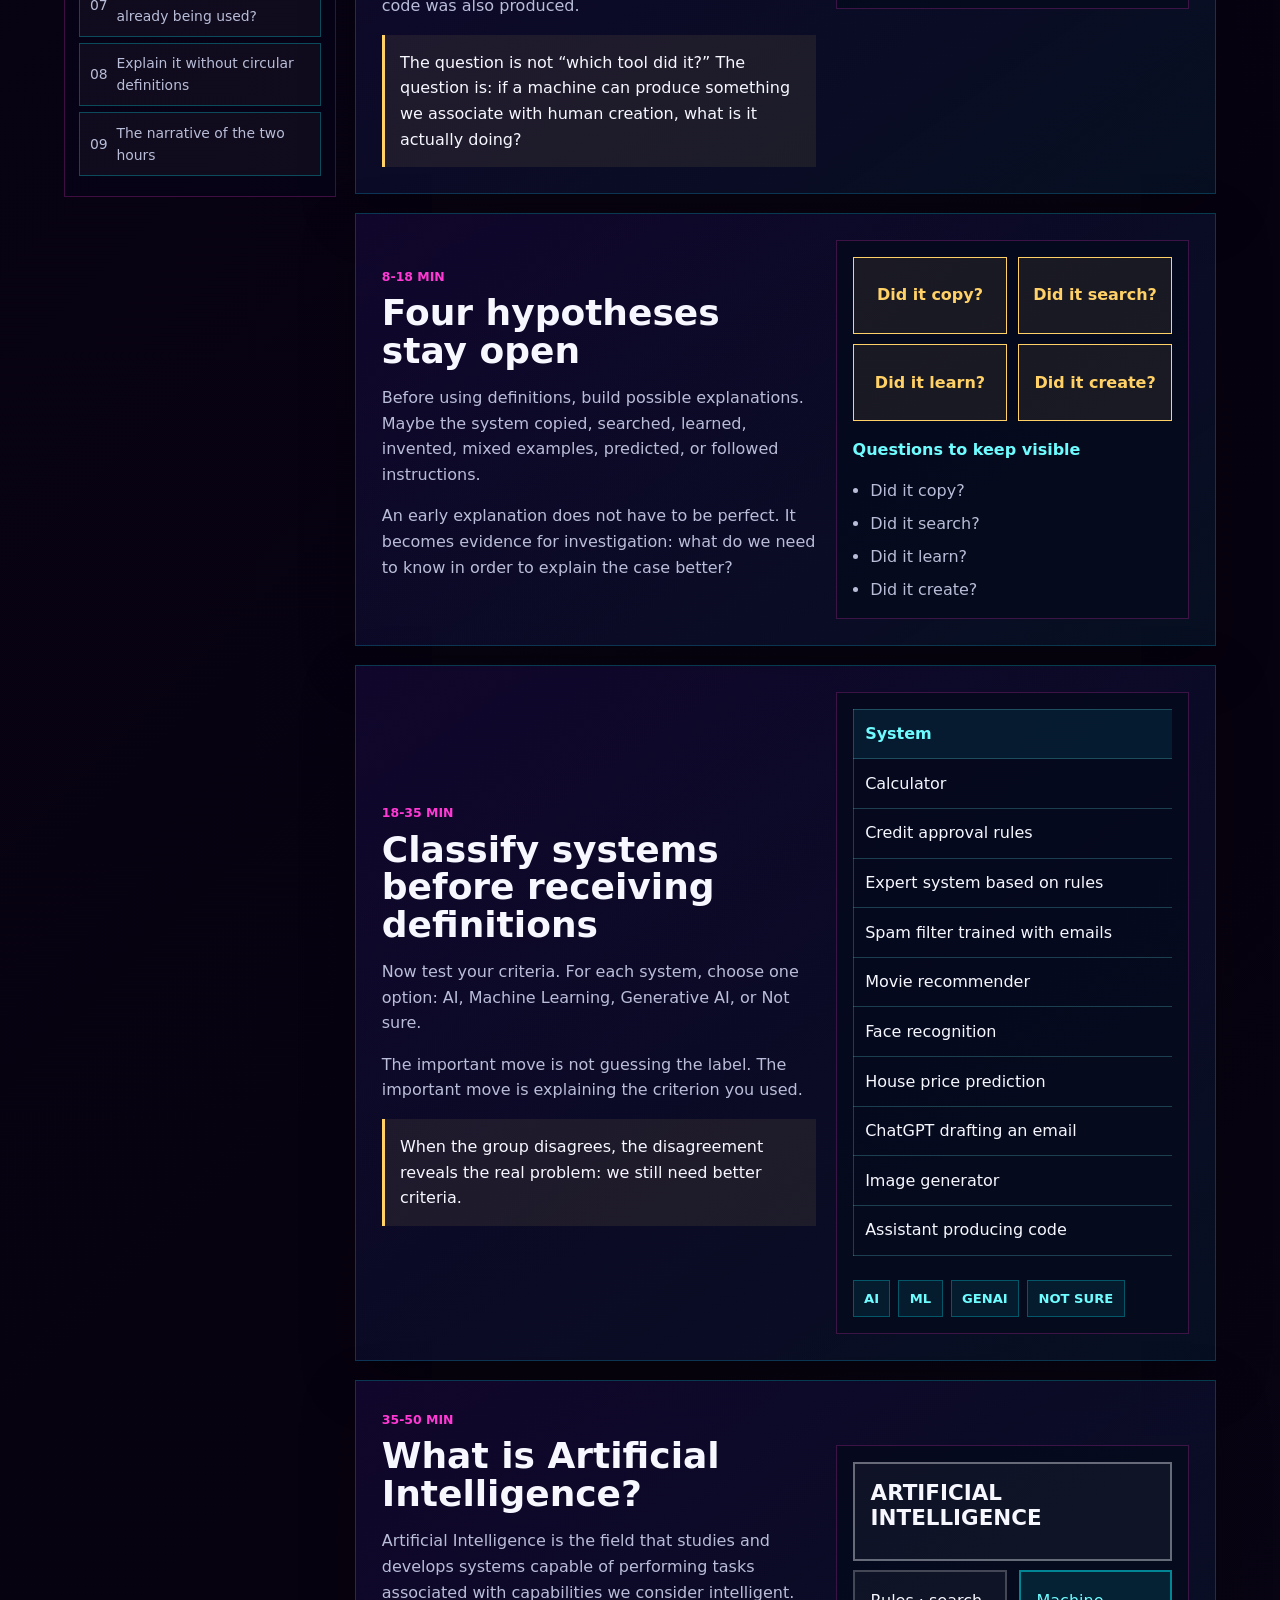
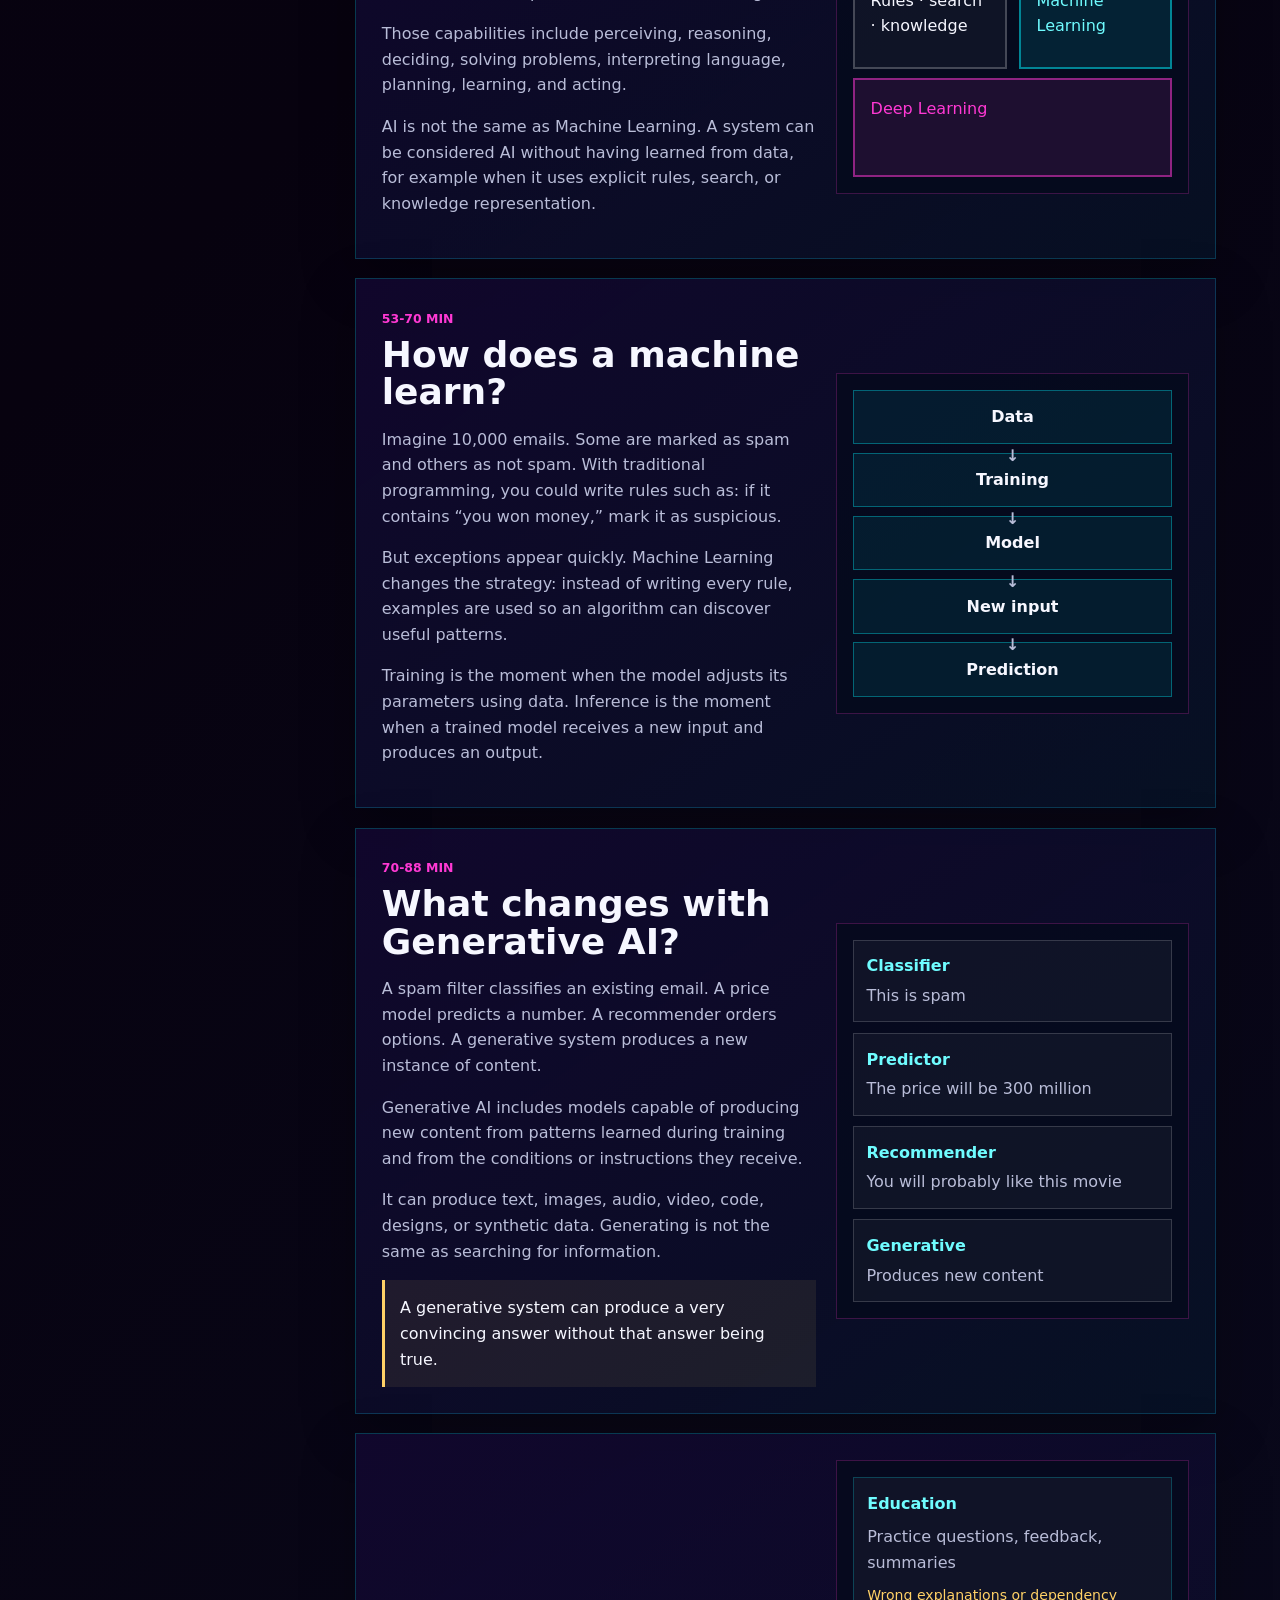
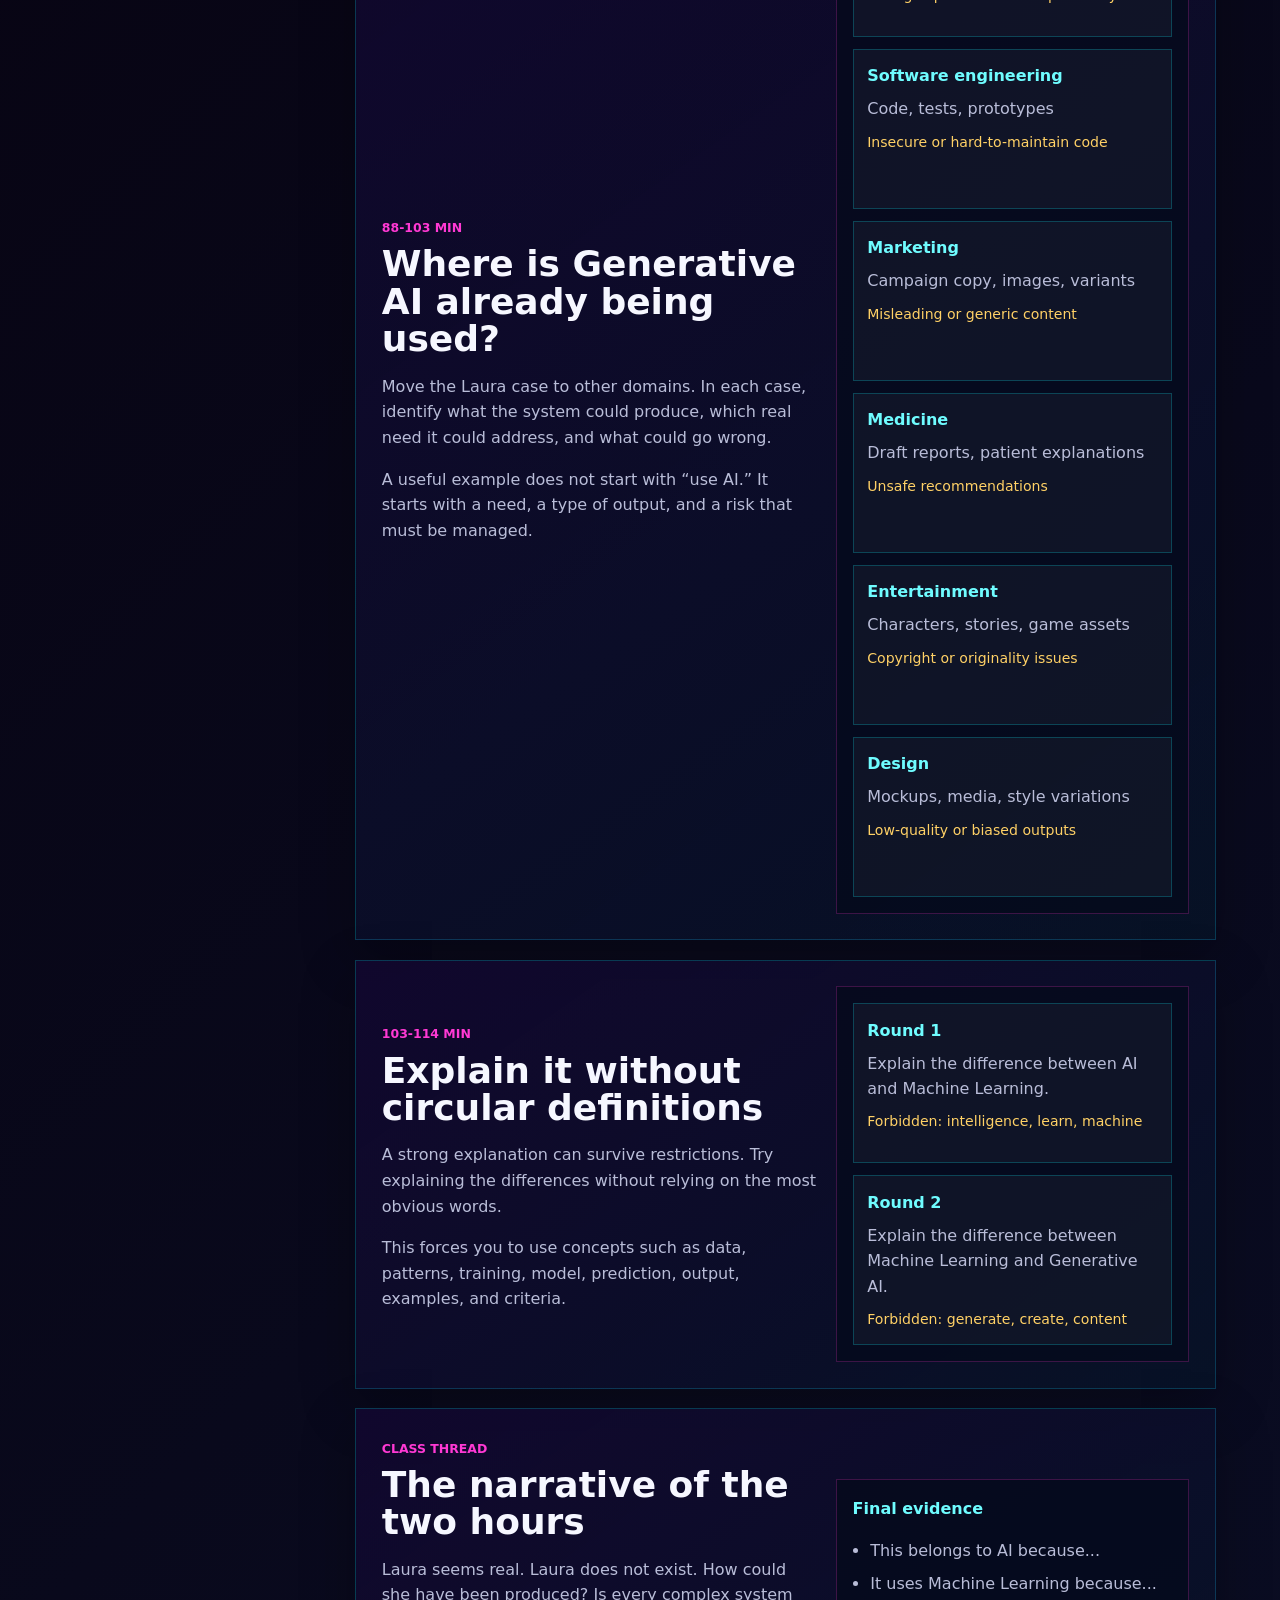
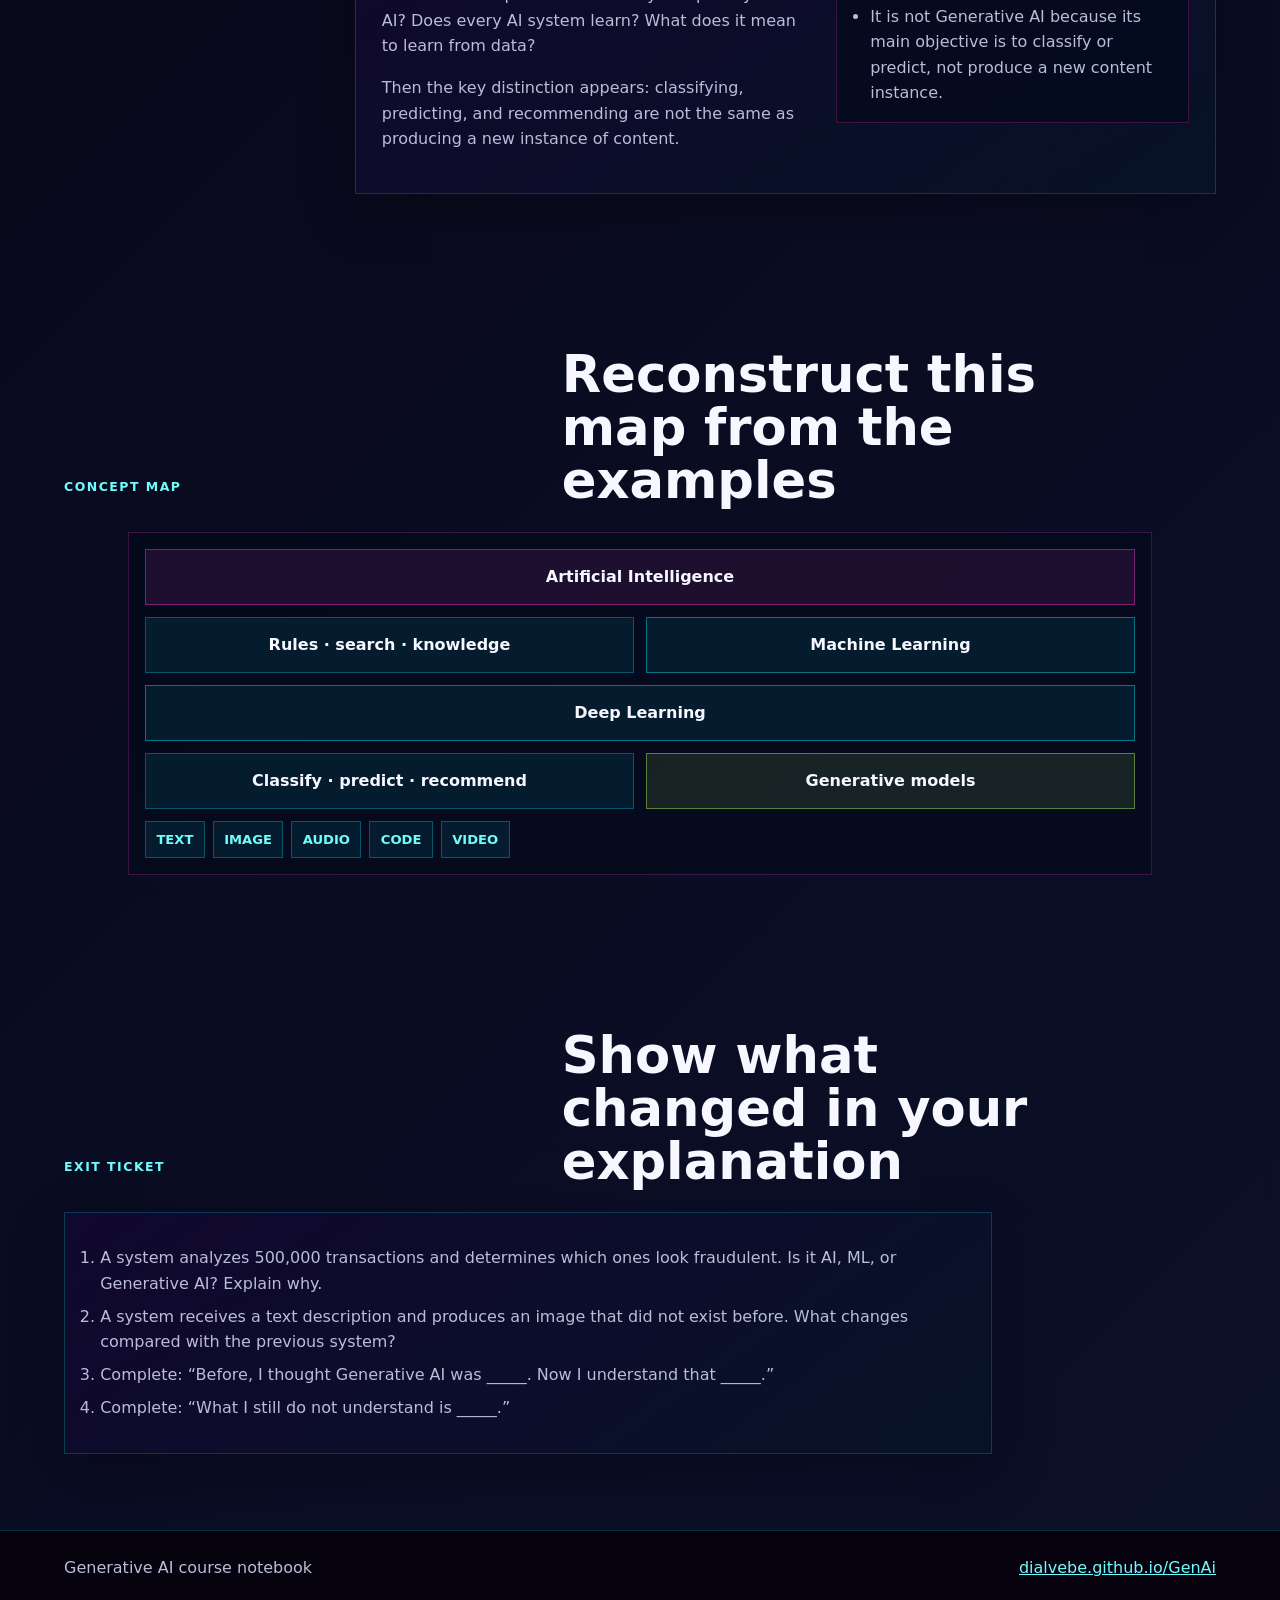
==== commit 2d1c6a01: "Add bilingual CNN learning notebook" ====
--- a/clases/clase-01/index.html
+++ b/clases/clase-01/index.html
@@ -5,10 +5,10 @@
     <meta name="viewport" content="width=device-width, initial-scale=1" />
     <meta
       name="description"
-      content="Class 01 notebook: Artificial Intelligence, Machine Learning, and Generative AI through real applications."
+      content="A learning notebook about Artificial Intelligence, Machine Learning, Generative AI, real applications, and risks."
     />
-    <title>Class 01 | What can a machine create?</title>
-    <link rel="stylesheet" href="../../styles.css?v=20260809-1" />
+    <title>What can a machine create? | Generative AI</title>
+    <link rel="stylesheet" href="../../styles.css?v=20261025-2" />
     <link rel="stylesheet" href="clase-01.css?v=20260809-1" />
   </head>
   <body>
@@ -32,7 +32,7 @@
     <main id="top" class="class-page">
       <section class="class-hero creation-hero">
         <div class="class-hero-copy">
-          <p class="eyebrow" data-i18n="classLabel">Class 01</p>
+          <p class="eyebrow" data-i18n="classLabel">Foundations</p>
           <h1 data-i18n="heroTitle">What does it mean for a machine to create?</h1>
           <p class="hero-text" data-i18n="heroText">
             Start with a person who seems real, test explanations, and build criteria for Artificial Intelligence, Machine Learning, and Generative AI.
@@ -143,6 +143,6 @@
       <a href="../../">dialvebe.github.io/GenAi</a>
     </footer>
 
-    <script src="clase-01.js?v=20260809-1"></script>
+    <script src="clase-01.js?v=20261025-1"></script>
   </body>
 </html>
--- a/styles.css
+++ b/styles.css
@@ -269,6 +269,72 @@
   gap: 1rem;
 }
 
+.class-toc {
+  display: grid;
+  gap: 0.55rem;
+}
+
+.class-toc-head,
+.class-toc-row {
+  display: grid;
+  grid-template-columns: minmax(12rem, 1.35fr) minmax(11rem, 1fr) minmax(13rem, 1.15fr) minmax(5.2rem, 0.45fr);
+  gap: 0.75rem;
+  align-items: center;
+  min-width: 0;
+}
+
+.class-toc-head {
+  padding: 0 1rem 0.35rem;
+  color: var(--soft);
+  font-size: 0.74rem;
+  font-weight: 900;
+  text-transform: uppercase;
+}
+
+.class-toc-row {
+  position: relative;
+  padding: 1rem;
+  overflow: hidden;
+  border: 1px solid rgba(0, 240, 255, 0.2);
+  background: linear-gradient(145deg, rgba(18, 7, 48, 0.86), rgba(6, 20, 40, 0.72));
+  box-shadow: 0 18px 50px rgba(0, 0, 0, 0.28);
+}
+
+.class-toc-row::before {
+  position: absolute;
+  inset: 0 0 auto;
+  height: 0.2rem;
+  content: "";
+  background: linear-gradient(90deg, var(--pink), var(--cyan), var(--lime));
+}
+
+.class-toc-row strong {
+  color: var(--cyan-2);
+  font-size: 1.12rem;
+  line-height: 1.18;
+}
+
+.class-toc-row span:not(.class-number) {
+  color: var(--muted);
+}
+
+.class-open {
+  min-height: 2.35rem;
+  display: inline-flex;
+  align-items: center;
+  justify-content: center;
+  border: 1px solid var(--cyan);
+  color: var(--text);
+  font-weight: 900;
+  text-decoration: none;
+  background: rgba(0, 240, 255, 0.1);
+}
+
+.class-open:hover,
+.class-open:focus-visible {
+  box-shadow: 0 0 24px rgba(0, 240, 255, 0.22);
+}
+
 .class-card {
   position: relative;
   display: grid;
@@ -606,4 +672,17 @@
   .visual-card {
     min-height: 14rem;
   }
-}
+
+  .class-toc-head {
+    display: none;
+  }
+
+  .class-toc-row {
+    grid-template-columns: 1fr;
+    gap: 0.55rem;
+  }
+
+  .class-open {
+    width: 100%;
+  }
+}
